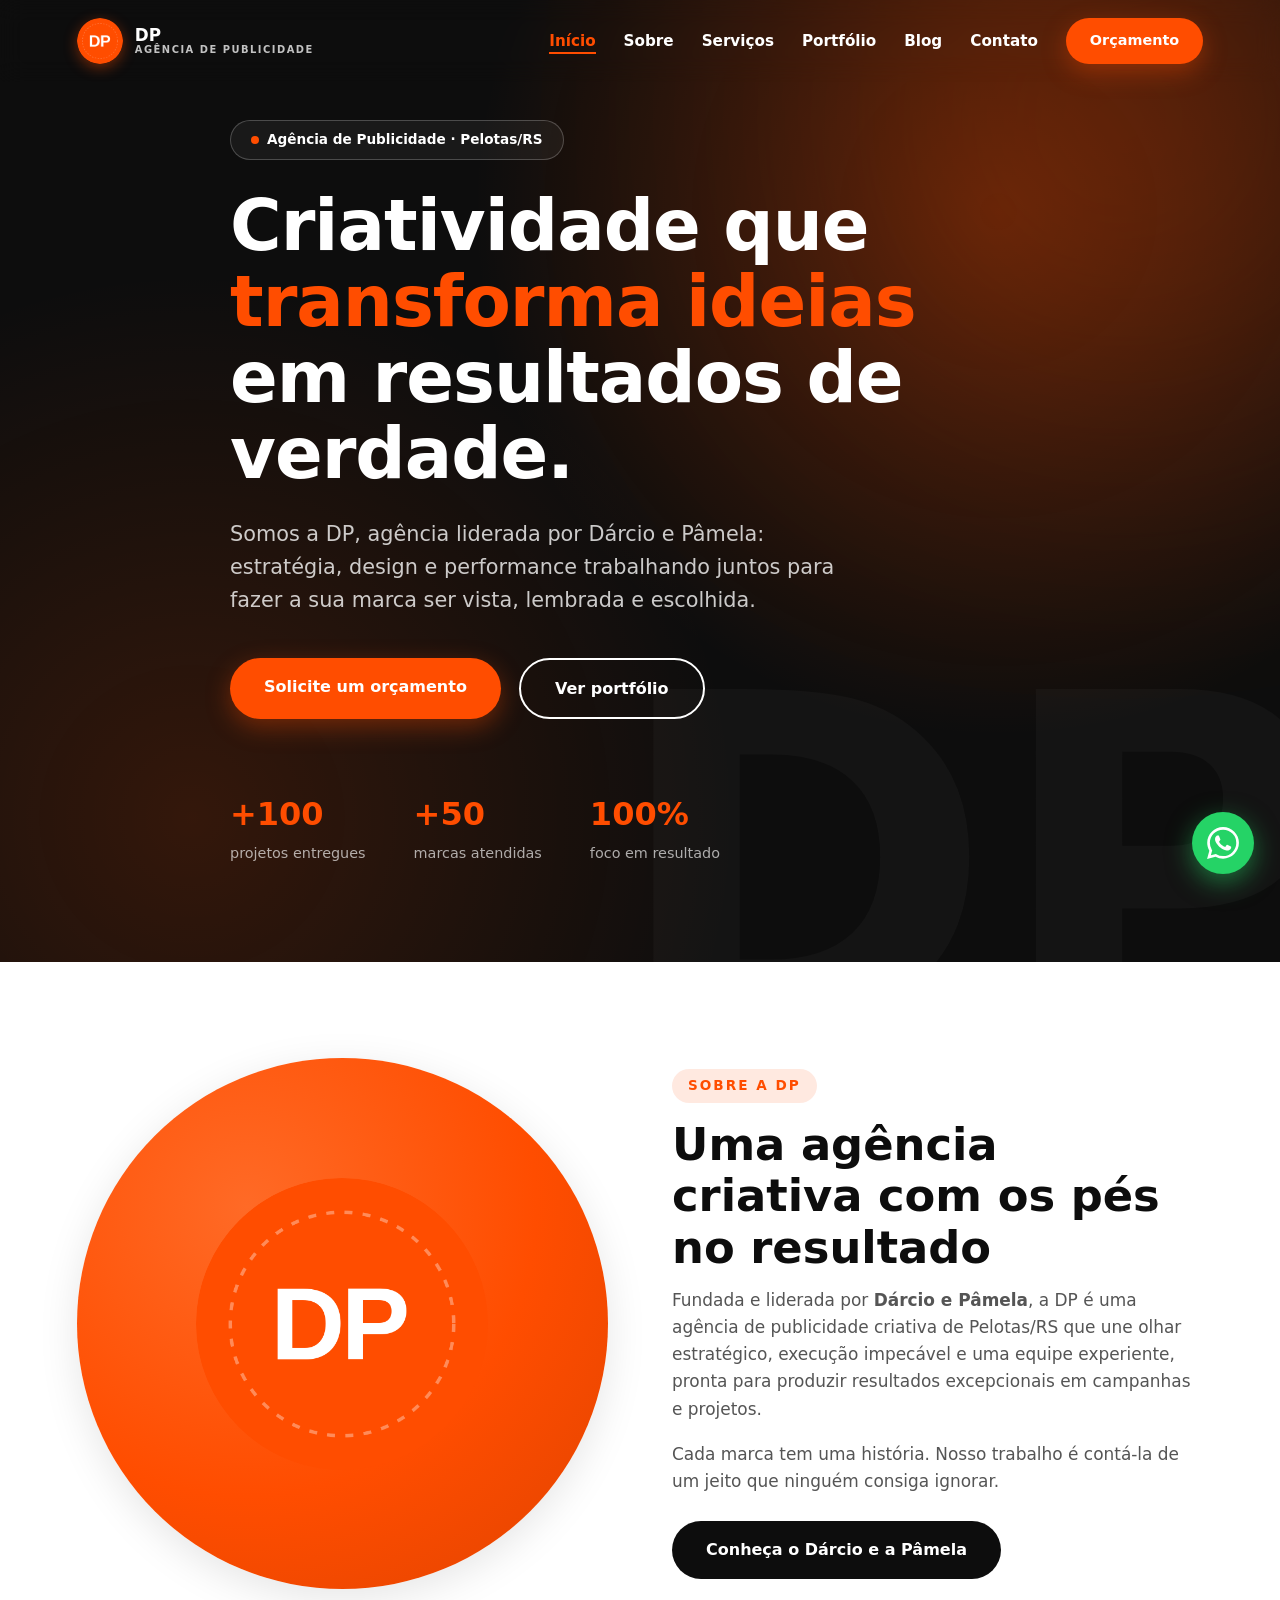
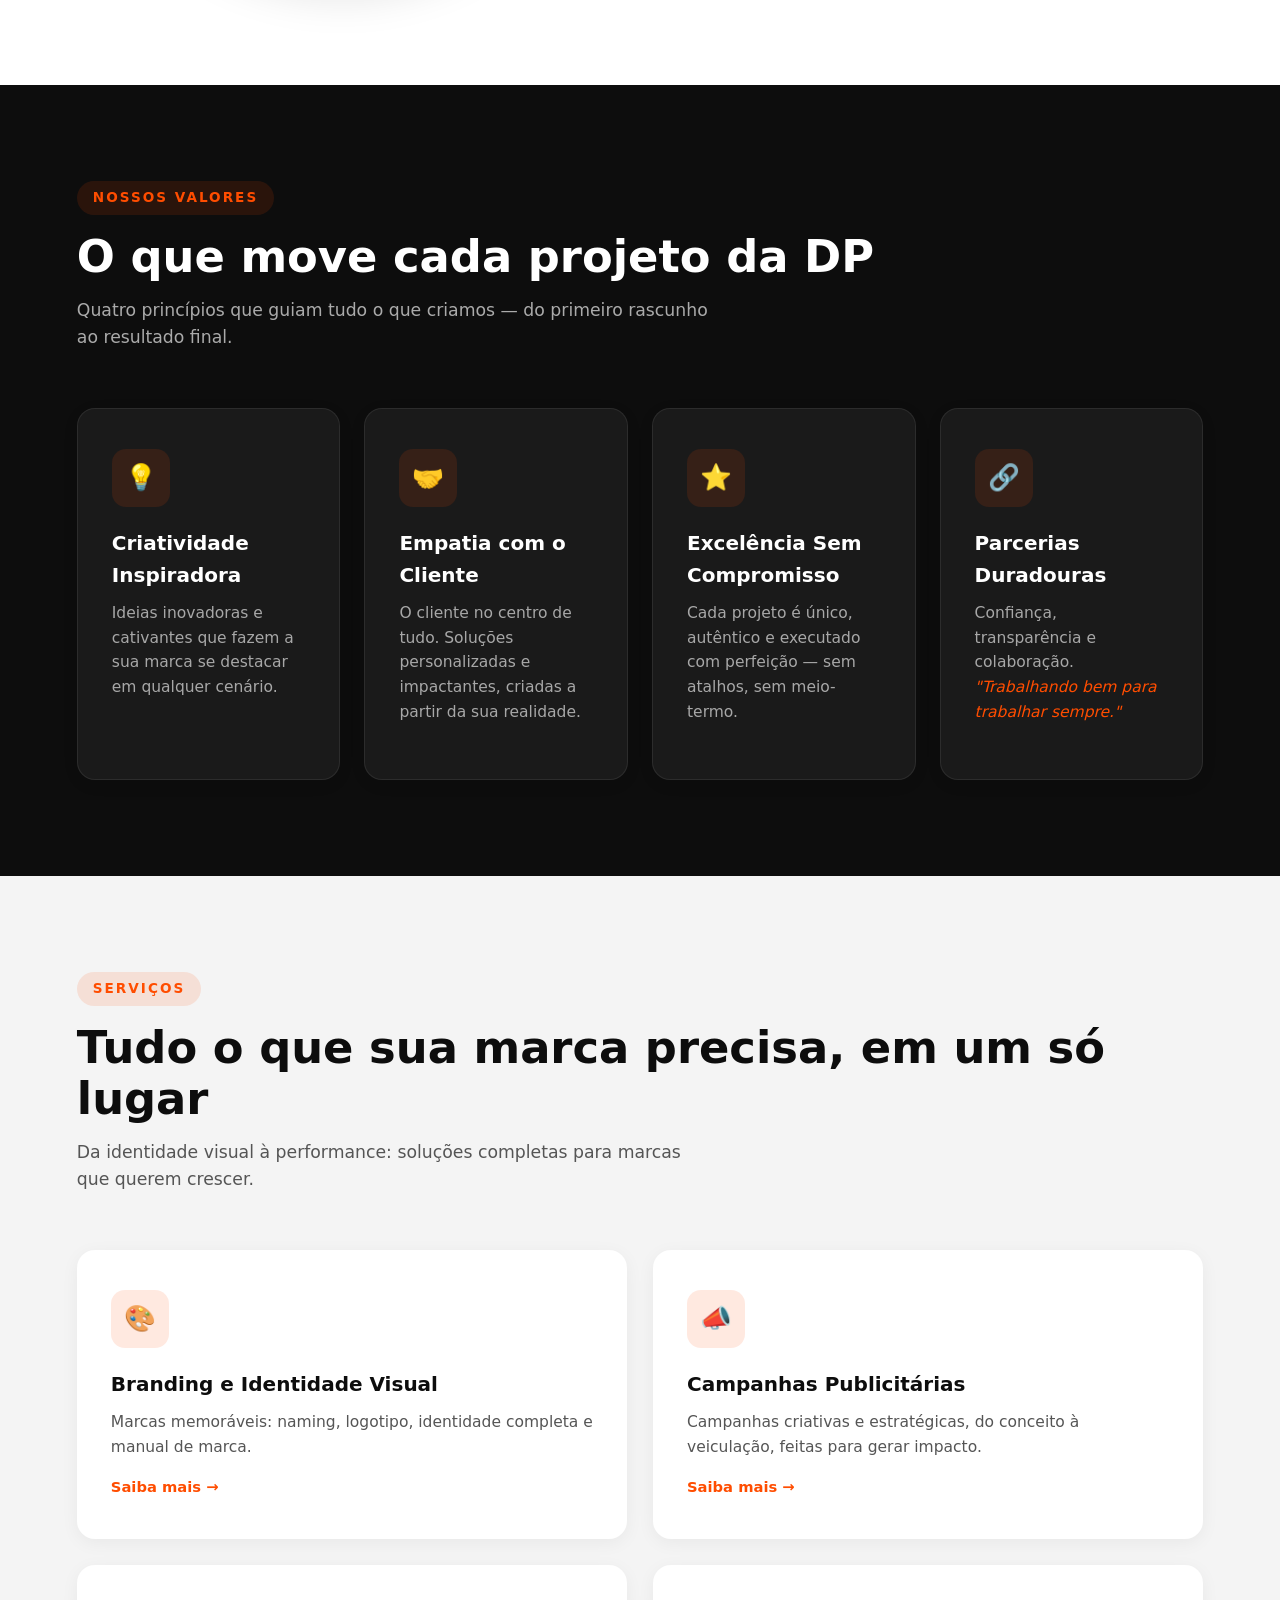
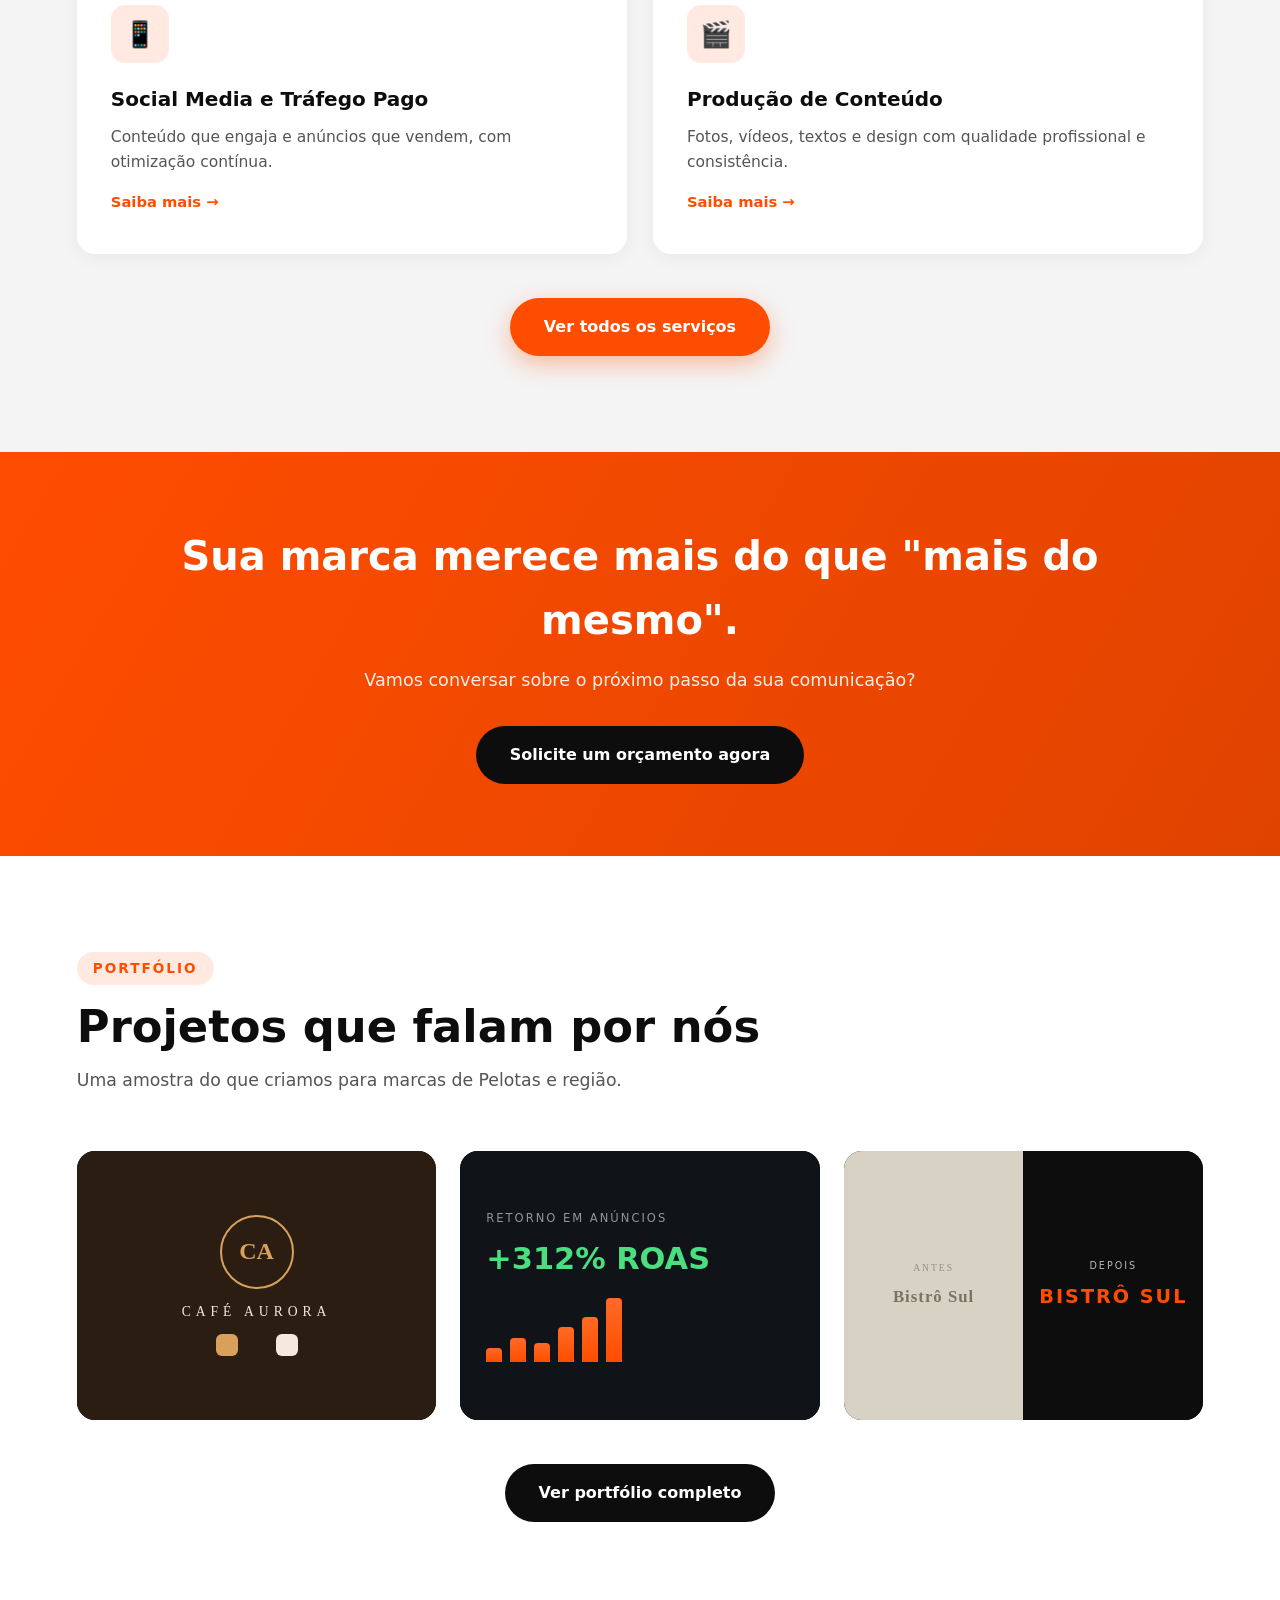
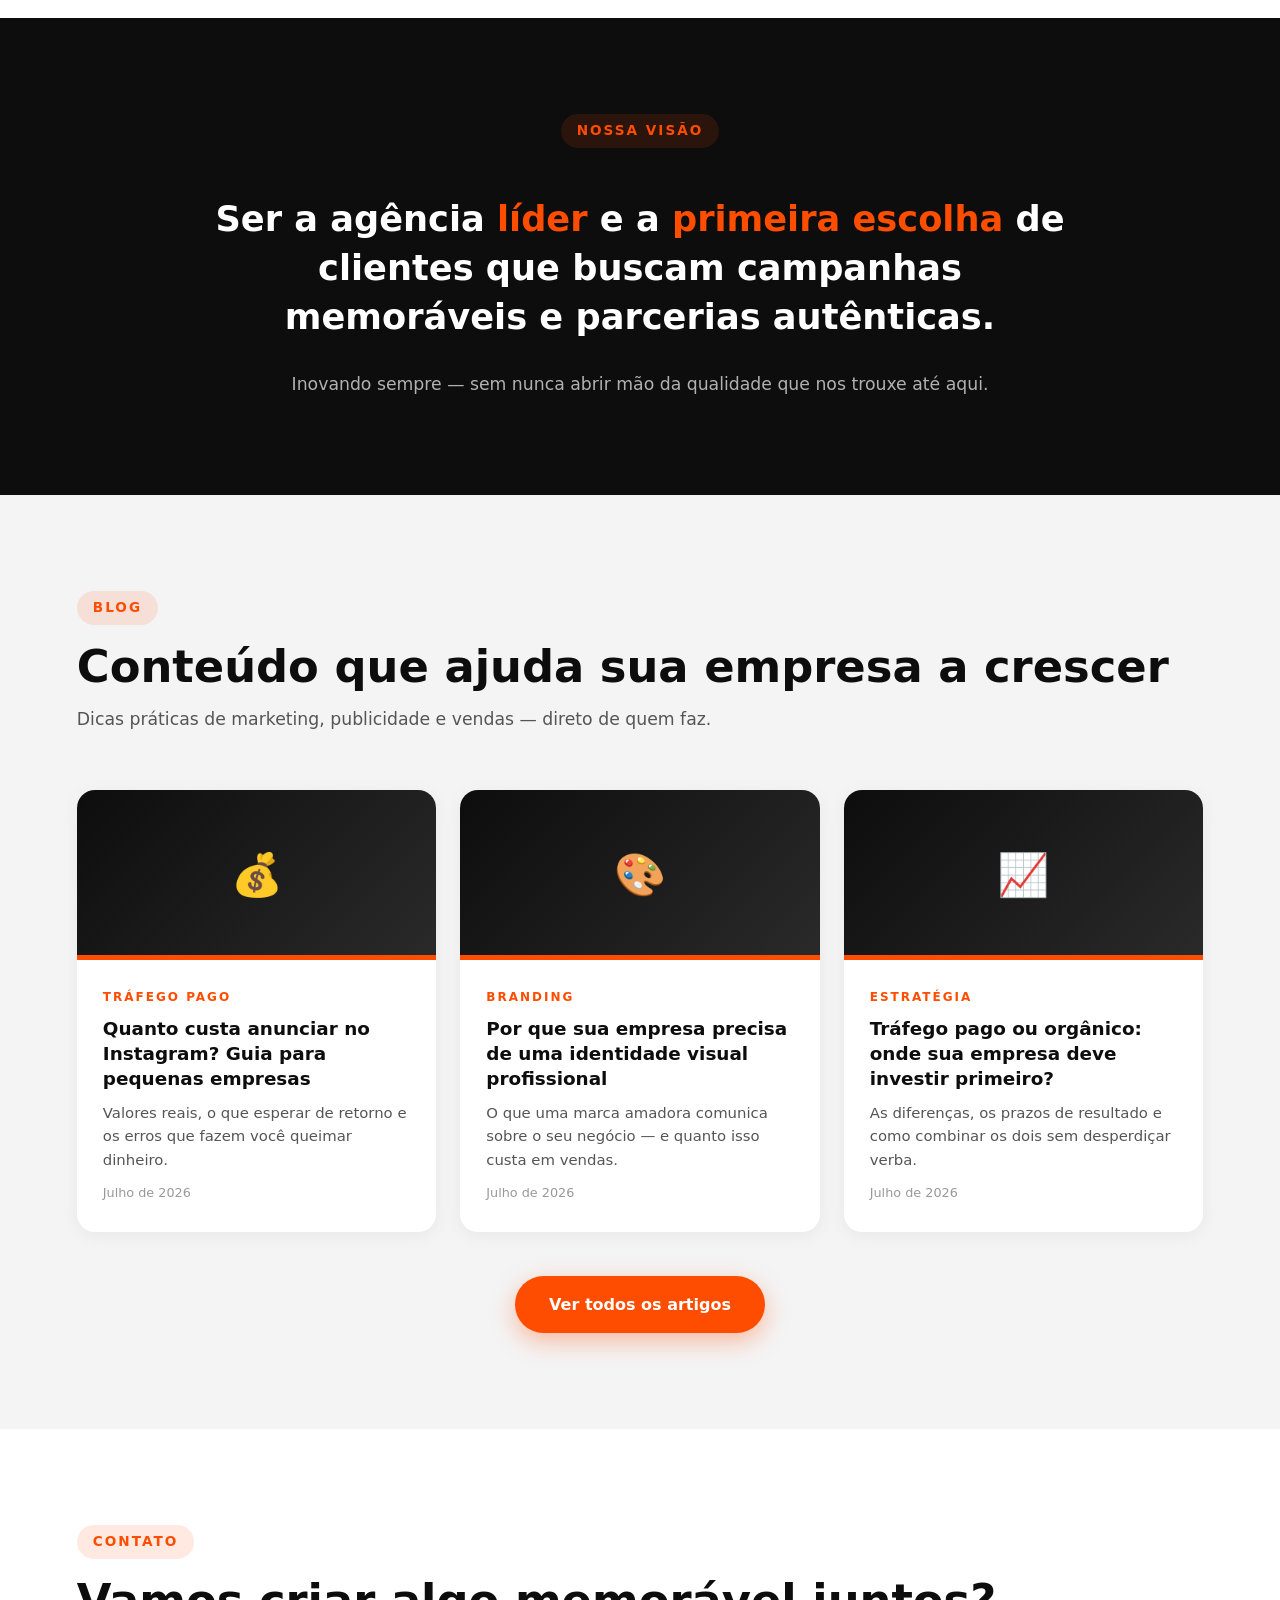
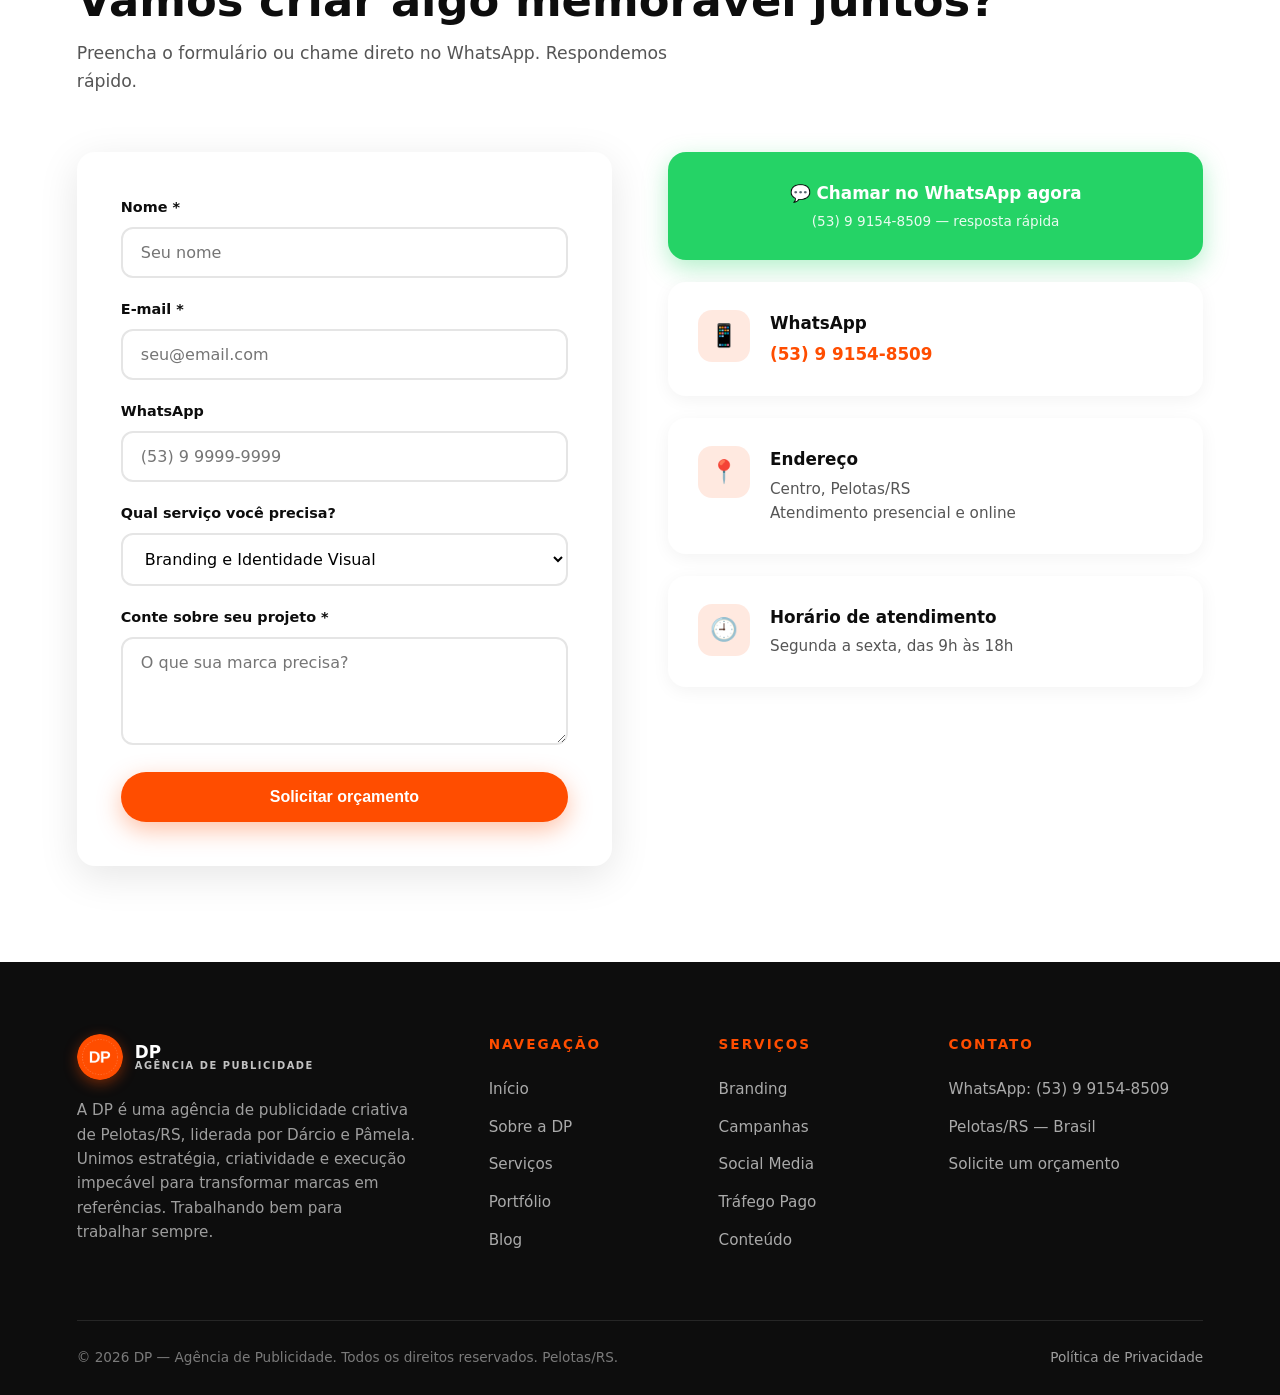
==== index.html @ 25ed011a "Add files via upload" ====
<!DOCTYPE html>
<html lang="pt-BR">
<head>
<meta charset="UTF-8">
<meta name="viewport" content="width=device-width, initial-scale=1.0">
<title>DP — Agência de Publicidade em Pelotas/RS | Criatividade que Gera Resultados</title>
<meta name="description" content="A DP é uma agência de publicidade criativa em Pelotas/RS, liderada por Dárcio e Pâmela. Branding, campanhas, social media, tráfego pago e conteúdo. Solicite um orçamento.">
<meta name="keywords" content="agência de publicidade Pelotas, marketing digital Pelotas, branding, tráfego pago, social media, campanhas publicitárias">
<meta name="author" content="DP — Agência de Publicidade">
<meta name="robots" content="index, follow">
<link rel="canonical" href="https://dpagenciadepublicidade-beep.github.io/sitedpagenciadepublicidade/">
<meta property="og:type" content="website">
<meta property="og:title" content="DP — Agência de Publicidade em Pelotas/RS">
<meta property="og:description" content="Criatividade que gera resultados. Branding, campanhas, social media e tráfego pago.">
<meta property="og:image" content="img/logo.png">
<meta property="og:locale" content="pt_BR">
<link rel="icon" href="img/logo.png">
<link rel="stylesheet" href="css/estilo.css">
<script type="application/ld+json">
{"@context":"https://schema.org","@type":"AdvertisingAgency","name":"DP — Agência de Publicidade","description":"Agência de publicidade criativa em Pelotas/RS.","founder":[{"@type":"Person","name":"Dárcio"},{"@type":"Person","name":"Pâmela"}],"address":{"@type":"PostalAddress","addressLocality":"Pelotas","addressRegion":"RS","addressCountry":"BR"},"telephone":"+5553991548509","areaServed":"Pelotas e região"}
</script>
</head>
<body>

<header id="header" class="transparente">
  <a href="index.html" class="logo" aria-label="DP Agência de Publicidade — Início">
    <img src="img/logo.png" alt="Logo DP Agência de Publicidade">
    <span class="logo-text">DP<small>Agência de Publicidade</small></span>
  </a>
  <button class="menu-toggle" id="menuToggle" aria-label="Abrir menu" aria-expanded="false"><span></span><span></span><span></span></button>
  <nav id="nav" aria-label="Navegação principal">
    <ul>
      <li><a href="index.html" class="ativo">Início</a></li>
      <li><a href="sobre.html">Sobre</a></li>
      <li><a href="servicos.html">Serviços</a></li>
      <li><a href="galeria.html">Portfólio</a></li>
      <li><a href="blog.html">Blog</a></li>
      <li><a href="index.html#contato">Contato</a></li>
      <li><a href="https://wa.me/5553991548509?text=Ol%C3%A1!%20Quero%20solicitar%20um%20or%C3%A7amento%20com%20a%20DP." target="_blank" rel="noopener" class="btn btn-laranja">Orçamento</a></li>
    </ul>
  </nav>
</header>

<section class="hero" id="inicio">
  <div class="hero-blob"></div>
  <div class="container">
    <div class="hero-tag reveal visible"><span class="dot"></span> Agência de Publicidade · Pelotas/RS</div>
    <h1 class="reveal visible">Criatividade que <em>transforma ideias</em> em resultados de verdade.</h1>
    <p class="reveal visible delay-1">Somos a DP, agência liderada por Dárcio e Pâmela: estratégia, design e performance trabalhando juntos para fazer a sua marca ser vista, lembrada e escolhida.</p>
    <div class="hero-ctas reveal visible delay-2">
      <a href="https://wa.me/5553991548509?text=Ol%C3%A1!%20Quero%20solicitar%20um%20or%C3%A7amento%20com%20a%20DP." target="_blank" rel="noopener" class="btn btn-laranja">Solicite um orçamento</a>
      <a href="galeria.html" class="btn btn-outline">Ver portfólio</a>
    </div>
    <div class="hero-stats reveal visible delay-3">
      <div><strong>+100</strong><span>projetos entregues</span></div>
      <div><strong>+50</strong><span>marcas atendidas</span></div>
      <div><strong>100%</strong><span>foco em resultado</span></div>
    </div>
  </div>
</section>

<section>
  <div class="container" style="display:grid;grid-template-columns:1fr 1fr;gap:64px;align-items:center" id="sobre-home">
    <div class="reveal-left" style="position:relative;aspect-ratio:1/1;border-radius:50%;background:radial-gradient(circle at 32% 28%,var(--laranja-claro),var(--laranja) 55%,var(--laranja-escuro));display:flex;align-items:center;justify-content:center;box-shadow:var(--sombra)">
      <img src="img/logo.png" alt="DP" style="width:55%;border-radius:50%">
    </div>
    <div class="reveal-right">
      <span class="sec-tag">Sobre a DP</span>
      <h2 class="sec-title">Uma agência criativa com os pés no resultado</h2>
      <p style="color:var(--cinza-texto);margin-bottom:18px;font-size:1.06rem">Fundada e liderada por <strong>Dárcio e Pâmela</strong>, a DP é uma agência de publicidade criativa de Pelotas/RS que une olhar estratégico, execução impecável e uma equipe experiente, pronta para produzir resultados excepcionais em campanhas e projetos.</p>
      <p style="color:var(--cinza-texto);margin-bottom:26px;font-size:1.06rem">Cada marca tem uma história. Nosso trabalho é contá-la de um jeito que ninguém consiga ignorar.</p>
      <a href="sobre.html" class="btn btn-preto">Conheça o Dárcio e a Pâmela</a>
    </div>
  </div>
</section>

<section class="fundo-preto">
  <div class="container">
    <span class="sec-tag">Nossos Valores</span>
    <h2 class="sec-title">O que move cada projeto da DP</h2>
    <p class="sec-sub">Quatro princípios que guiam tudo o que criamos — do primeiro rascunho ao resultado final.</p>
    <div class="grid-4">
      <article class="card card-escuro reveal delay-1"><div class="icone">💡</div><h3>Criatividade Inspiradora</h3><p>Ideias inovadoras e cativantes que fazem a sua marca se destacar em qualquer cenário.</p></article>
      <article class="card card-escuro reveal delay-2"><div class="icone">🤝</div><h3>Empatia com o Cliente</h3><p>O cliente no centro de tudo. Soluções personalizadas e impactantes, criadas a partir da sua realidade.</p></article>
      <article class="card card-escuro reveal delay-3"><div class="icone">⭐</div><h3>Excelência Sem Compromisso</h3><p>Cada projeto é único, autêntico e executado com perfeição — sem atalhos, sem meio-termo.</p></article>
      <article class="card card-escuro reveal delay-4"><div class="icone">🔗</div><h3>Parcerias Duradouras</h3><p>Confiança, transparência e colaboração. <em style="color:var(--laranja)">"Trabalhando bem para trabalhar sempre."</em></p></article>
    </div>
  </div>
</section>

<section class="fundo-cinza">
  <div class="container">
    <span class="sec-tag">Serviços</span>
    <h2 class="sec-title">Tudo o que sua marca precisa, em um só lugar</h2>
    <p class="sec-sub">Da identidade visual à performance: soluções completas para marcas que querem crescer.</p>
    <div class="grid-2">
      <article class="card reveal delay-1"><div class="icone">🎨</div><h3>Branding e Identidade Visual</h3><p>Marcas memoráveis: naming, logotipo, identidade completa e manual de marca.</p><a href="servicos.html#branding" class="link-laranja">Saiba mais →</a></article>
      <article class="card reveal delay-2"><div class="icone">📣</div><h3>Campanhas Publicitárias</h3><p>Campanhas criativas e estratégicas, do conceito à veiculação, feitas para gerar impacto.</p><a href="servicos.html#campanhas" class="link-laranja">Saiba mais →</a></article>
      <article class="card reveal delay-3"><div class="icone">📱</div><h3>Social Media e Tráfego Pago</h3><p>Conteúdo que engaja e anúncios que vendem, com otimização contínua.</p><a href="servicos.html#social" class="link-laranja">Saiba mais →</a></article>
      <article class="card reveal delay-4"><div class="icone">🎬</div><h3>Produção de Conteúdo</h3><p>Fotos, vídeos, textos e design com qualidade profissional e consistência.</p><a href="servicos.html#conteudo" class="link-laranja">Saiba mais →</a></article>
    </div>
    <div style="text-align:center;margin-top:44px" class="reveal"><a href="servicos.html" class="btn btn-laranja">Ver todos os serviços</a></div>
  </div>
</section>

<section class="cta-faixa reveal">
  <h2>Sua marca merece mais do que "mais do mesmo".</h2>
  <p>Vamos conversar sobre o próximo passo da sua comunicação?</p>
  <a href="https://wa.me/5553991548509?text=Ol%C3%A1!%20Quero%20solicitar%20um%20or%C3%A7amento%20com%20a%20DP." target="_blank" rel="noopener" class="btn">Solicite um orçamento agora</a>
</section>

<section>
  <div class="container">
    <span class="sec-tag">Portfólio</span>
    <h2 class="sec-title">Projetos que falam por nós</h2>
    <p class="sec-sub">Uma amostra do que criamos para marcas de Pelotas e região.</p>
    <div class="portfolio-grid">
      <div class="port-item reveal delay-1">
        <div class="port-visual mock mock-cafe"><div class="selo">CA</div><div class="nome">Café Aurora</div><div class="paleta"><i style="background:#D9A05B"></i><i style="background:#2B1D12"></i><i style="background:#F4E9DC"></i></div></div>
        <div class="port-info"><span>Branding</span><h3>Identidade Visual — Café Aurora</h3></div>
      </div>
      <div class="port-item reveal delay-2">
        <div class="port-visual mock mock-trafego"><span class="lbl">Retorno em anúncios</span><span class="roas">+312% ROAS</span><div class="barras"><i style="height:22%"></i><i style="height:38%"></i><i style="height:30%"></i><i style="height:55%"></i><i style="height:70%"></i><i style="height:100%"></i></div></div>
        <div class="port-info"><span>Tráfego Pago</span><h3>Performance — E-commerce Regional</h3></div>
      </div>
      <div class="port-item reveal delay-3">
        <div class="port-visual mock mock-rebrand"><div class="antes"><small>Antes</small><b>Bistrô Sul</b></div><div class="depois"><small>Depois</small><b>BISTRÔ SUL</b></div></div>
        <div class="port-info"><span>Rebranding</span><h3>Rebranding — Bistrô Sul</h3></div>
      </div>
    </div>
    <div style="text-align:center;margin-top:44px" class="reveal"><a href="galeria.html" class="btn btn-preto">Ver portfólio completo</a></div>
  </div>
</section>

<section class="fundo-preto" id="visao">
  <div class="container" style="text-align:center;max-width:860px">
    <span class="sec-tag">Nossa Visão</span>
    <blockquote class="reveal" style="font-size:clamp(1.4rem,3.2vw,2.2rem);font-weight:800;line-height:1.4;margin:30px 0">Ser a agência <em style="font-style:normal;color:var(--laranja)">líder</em> e a <em style="font-style:normal;color:var(--laranja)">primeira escolha</em> de clientes que buscam campanhas memoráveis e parcerias autênticas.</blockquote>
    <p class="reveal delay-1" style="color:rgba(255,255,255,.68);font-size:1.08rem">Inovando sempre — sem nunca abrir mão da qualidade que nos trouxe até aqui.</p>
  </div>
</section>

<section class="fundo-cinza">
  <div class="container">
    <span class="sec-tag">Blog</span>
    <h2 class="sec-title">Conteúdo que ajuda sua empresa a crescer</h2>
    <p class="sec-sub">Dicas práticas de marketing, publicidade e vendas — direto de quem faz.</p>
    <div class="grid-3">
      <article class="post-card reveal delay-1"><a href="blog/post-1.html"><div class="post-capa">💰</div><div class="post-corpo"><span class="cat">Tráfego Pago</span><h3>Quanto custa anunciar no Instagram? Guia para pequenas empresas</h3><p>Valores reais, o que esperar de retorno e os erros que fazem você queimar dinheiro.</p><time>Julho de 2026</time></div></a></article>
      <article class="post-card reveal delay-2"><a href="blog/post-2.html"><div class="post-capa">🎨</div><div class="post-corpo"><span class="cat">Branding</span><h3>Por que sua empresa precisa de uma identidade visual profissional</h3><p>O que uma marca amadora comunica sobre o seu negócio — e quanto isso custa em vendas.</p><time>Julho de 2026</time></div></a></article>
      <article class="post-card reveal delay-3"><a href="blog/post-3.html"><div class="post-capa">📈</div><div class="post-corpo"><span class="cat">Estratégia</span><h3>Tráfego pago ou orgânico: onde sua empresa deve investir primeiro?</h3><p>As diferenças, os prazos de resultado e como combinar os dois sem desperdiçar verba.</p><time>Julho de 2026</time></div></a></article>
    </div>
    <div style="text-align:center;margin-top:44px" class="reveal"><a href="blog.html" class="btn btn-laranja">Ver todos os artigos</a></div>
  </div>
</section>

<section id="contato">
  <div class="container">
    <span class="sec-tag">Contato</span>
    <h2 class="sec-title">Vamos criar algo memorável juntos?</h2>
    <p class="sec-sub">Preencha o formulário ou chame direto no WhatsApp. Respondemos rápido.</p>
    <div class="contato-grid">
      <form class="form-card reveal-left" id="formContato">
        <div class="form-grupo"><label for="nome">Nome *</label><input type="text" id="nome" name="nome" placeholder="Seu nome" required></div>
        <div class="form-grupo"><label for="email">E-mail *</label><input type="email" id="email" name="email" placeholder="seu@email.com" required></div>
        <div class="form-grupo"><label for="telefone">WhatsApp</label><input type="tel" id="telefone" name="telefone" placeholder="(53) 9 9999-9999"></div>
        <div class="form-grupo"><label for="servico">Qual serviço você precisa?</label><select id="servico" name="servico"><option>Branding e Identidade Visual</option><option>Campanhas Publicitárias</option><option>Social Media e Tráfego Pago</option><option>Produção de Conteúdo</option><option>Ainda não sei — quero uma consultoria</option></select></div>
        <div class="form-grupo"><label for="mensagem">Conte sobre seu projeto *</label><textarea id="mensagem" name="mensagem" rows="4" placeholder="O que sua marca precisa?" required></textarea></div>
        <button type="submit" class="btn btn-laranja">Solicitar orçamento</button>
      </form>
      <div class="contato-info reveal-right">
        <a class="whats-cta" href="https://wa.me/5553991548509?text=Ol%C3%A1!%20Quero%20solicitar%20um%20or%C3%A7amento%20com%20a%20DP." target="_blank" rel="noopener">💬 Chamar no WhatsApp agora<small>(53) 9 9154-8509 — resposta rápida</small></a>
        <div class="info-card"><div class="info-icone">📱</div><div><h3>WhatsApp</h3><a class="whats-link" href="https://wa.me/5553991548509" target="_blank" rel="noopener">(53) 9 9154-8509</a></div></div>
        <div class="info-card"><div class="info-icone">📍</div><div><h3>Endereço</h3><p>Centro, Pelotas/RS<br>Atendimento presencial e online</p></div></div>
        <div class="info-card"><div class="info-icone">🕘</div><div><h3>Horário de atendimento</h3><p>Segunda a sexta, das 9h às 18h</p></div></div>
      </div>
    </div>
  </div>
</section>

<footer>
  <div class="footer-grid">
    <div class="footer-sobre">
      <a href="index.html" class="logo"><img src="img/logo.png" alt="Logo DP"><span class="logo-text">DP<small>Agência de Publicidade</small></span></a>
      <p>A DP é uma agência de publicidade criativa de Pelotas/RS, liderada por Dárcio e Pâmela. Unimos estratégia, criatividade e execução impecável para transformar marcas em referências. Trabalhando bem para trabalhar sempre.</p>
    </div>
    <div class="footer-col"><h4>Navegação</h4><ul><li><a href="index.html">Início</a></li><li><a href="sobre.html">Sobre a DP</a></li><li><a href="servicos.html">Serviços</a></li><li><a href="galeria.html">Portfólio</a></li><li><a href="blog.html">Blog</a></li></ul></div>
    <div class="footer-col"><h4>Serviços</h4><ul><li><a href="servicos.html#branding">Branding</a></li><li><a href="servicos.html#campanhas">Campanhas</a></li><li><a href="servicos.html#social">Social Media</a></li><li><a href="servicos.html#social">Tráfego Pago</a></li><li><a href="servicos.html#conteudo">Conteúdo</a></li></ul></div>
    <div class="footer-col"><h4>Contato</h4><ul><li><a href="https://wa.me/5553991548509" target="_blank" rel="noopener">WhatsApp: (53) 9 9154-8509</a></li><li><a href="index.html#contato">Pelotas/RS — Brasil</a></li><li><a href="https://wa.me/5553991548509?text=Ol%C3%A1!%20Quero%20solicitar%20um%20or%C3%A7amento%20com%20a%20DP." target="_blank" rel="noopener">Solicite um orçamento</a></li></ul></div>
  </div>
  <div class="footer-base">
    <p>© 2026 DP — Agência de Publicidade. Todos os direitos reservados. Pelotas/RS.</p>
    <a href="privacidade.html">Política de Privacidade</a>
  </div>
</footer>

<a class="whats-float" href="https://wa.me/5553991548509?text=Ol%C3%A1!%20Quero%20solicitar%20um%20or%C3%A7amento%20com%20a%20DP." target="_blank" rel="noopener" aria-label="Falar com a DP no WhatsApp">
  <svg viewBox="0 0 24 24"><path d="M17.5 14.4c-.3-.15-1.76-.87-2.03-.97-.27-.1-.47-.15-.67.15-.2.3-.77.97-.94 1.17-.17.2-.35.22-.65.07-.3-.15-1.26-.46-2.4-1.48-.89-.79-1.48-1.77-1.66-2.07-.17-.3-.02-.46.13-.61.14-.13.3-.35.45-.52.15-.17.2-.3.3-.5.1-.2.05-.37-.02-.52-.08-.15-.67-1.62-.92-2.22-.24-.58-.49-.5-.67-.51h-.57c-.2 0-.52.07-.8.37-.27.3-1.04 1.02-1.04 2.5 0 1.47 1.07 2.9 1.22 3.1.15.2 2.1 3.2 5.1 4.49.71.3 1.27.49 1.7.63.72.23 1.37.2 1.88.12.58-.09 1.76-.72 2-1.42.25-.7.25-1.29.18-1.42-.08-.12-.28-.2-.58-.35M12.05 21.79h-.01a9.87 9.87 0 0 1-5.03-1.38l-.36-.21-3.74.98 1-3.65-.24-.37a9.85 9.85 0 0 1-1.51-5.26c0-5.45 4.44-9.88 9.9-9.88a9.83 9.83 0 0 1 7 2.9 9.83 9.83 0 0 1 2.89 7c0 5.45-4.44 9.87-9.9 9.87M20.47 3.55A11.8 11.8 0 0 0 12.05 0C5.5 0 .16 5.33.16 11.89c0 2.1.55 4.14 1.59 5.94L.06 24l6.32-1.66a11.9 11.9 0 0 0 5.67 1.44h.01c6.55 0 11.89-5.33 11.89-11.88 0-3.18-1.24-6.16-3.48-8.35"/></svg>
</a>

<script src="js/main.js"></script>
<script>
const header=document.getElementById('header');
window.addEventListener('scroll',()=>{header.classList.toggle('transparente',window.scrollY<=60);});
</script>
</body>
</html>
---- css/estilo.css ----
:root{
  --laranja:#FF4D00;--laranja-escuro:#E04300;--laranja-claro:#FF6A26;
  --preto:#0D0D0D;--preto-suave:#1A1A1A;--branco:#FFF;--cinza:#F4F4F4;--cinza-texto:#555;
  --sombra:0 10px 40px rgba(0,0,0,.10);--radius:18px;
}
*{margin:0;padding:0;box-sizing:border-box}
html{scroll-behavior:smooth}
body{font-family:'Segoe UI',system-ui,-apple-system,Arial,sans-serif;color:var(--preto);background:var(--branco);line-height:1.6;overflow-x:hidden}
img{max-width:100%}
a{text-decoration:none;color:inherit}
section{padding:96px 6%}
.container{max-width:1180px;margin:0 auto}
h2.sec-title{font-size:clamp(1.9rem,4vw,2.8rem);font-weight:900;line-height:1.15;margin-bottom:14px}
.sec-tag{display:inline-block;background:rgba(255,77,0,.12);color:var(--laranja);font-weight:700;font-size:.85rem;letter-spacing:2px;text-transform:uppercase;padding:6px 16px;border-radius:100px;margin-bottom:16px}
.sec-sub{color:var(--cinza-texto);max-width:640px;font-size:1.08rem}

/* Animações */
.reveal{opacity:0;transform:translateY(36px);transition:opacity .8s ease,transform .8s cubic-bezier(.2,.7,.3,1)}
.reveal.visible{opacity:1;transform:translateY(0)}
.reveal-left{opacity:0;transform:translateX(-40px);transition:all .8s ease}
.reveal-left.visible{opacity:1;transform:translateX(0)}
.reveal-right{opacity:0;transform:translateX(40px);transition:all .8s ease}
.reveal-right.visible{opacity:1;transform:translateX(0)}
.delay-1{transition-delay:.1s}.delay-2{transition-delay:.2s}.delay-3{transition-delay:.3s}.delay-4{transition-delay:.4s}

/* Botões */
.btn{display:inline-block;font-weight:800;padding:16px 34px;border-radius:100px;font-size:1rem;transition:all .3s ease;cursor:pointer;border:none}
.btn-laranja{background:var(--laranja);color:var(--branco);box-shadow:0 8px 24px rgba(255,77,0,.35)}
.btn-laranja:hover{background:var(--laranja-escuro);transform:translateY(-3px);box-shadow:0 14px 32px rgba(255,77,0,.45)}
.btn-outline{border:2px solid var(--branco);color:var(--branco);background:transparent}
.btn-outline:hover{background:var(--branco);color:var(--preto)}
.btn-preto{background:var(--preto);color:var(--branco)}
.btn-preto:hover{background:var(--laranja);transform:translateY(-3px)}

/* Header */
header{position:fixed;top:0;left:0;width:100%;z-index:1000;padding:14px 6%;display:flex;justify-content:space-between;align-items:center;transition:all .35s ease;background:rgba(13,13,13,.95);backdrop-filter:blur(12px);box-shadow:0 4px 24px rgba(0,0,0,.25)}
header.transparente{background:transparent;box-shadow:none;padding:18px 6%}
.logo{display:flex;align-items:center;gap:12px;color:var(--branco);font-weight:900}
.logo img{width:46px;height:46px;border-radius:50%;box-shadow:0 4px 14px rgba(255,77,0,.4)}
.logo-text{font-size:1.05rem;line-height:1.1}
.logo-text small{display:block;font-size:.62rem;font-weight:600;opacity:.75;letter-spacing:1.5px;text-transform:uppercase}
nav ul{display:flex;list-style:none;gap:28px;align-items:center}
nav a{color:var(--branco);font-weight:600;font-size:.95rem;position:relative;padding:4px 0}
nav a::after{content:'';position:absolute;bottom:0;left:0;width:0;height:2px;background:var(--laranja);transition:width .3s}
nav a:hover::after,nav a.ativo::after{width:100%}
nav a.ativo{color:var(--laranja)}
nav .btn{padding:11px 24px;font-size:.9rem}
nav .btn::after{display:none}
.menu-toggle{display:none;background:none;border:none;cursor:pointer;z-index:1100}
.menu-toggle span{display:block;width:26px;height:3px;background:var(--branco);margin:5px 0;border-radius:3px;transition:.3s}
.menu-toggle.active span:nth-child(1){transform:rotate(45deg) translate(6px,6px)}
.menu-toggle.active span:nth-child(2){opacity:0}
.menu-toggle.active span:nth-child(3){transform:rotate(-45deg) translate(6px,-6px)}

/* Hero home */
.hero{min-height:100vh;display:flex;align-items:center;background:radial-gradient(circle at 78% 22%,rgba(255,77,0,.28) 0%,transparent 42%),radial-gradient(circle at 15% 85%,rgba(255,77,0,.16) 0%,transparent 40%),var(--preto);color:var(--branco);position:relative;overflow:hidden;padding-top:120px}
.hero::before{content:'DP';position:absolute;right:-4%;bottom:-14%;font-size:36vw;font-weight:900;color:rgba(255,255,255,.028);line-height:1;pointer-events:none;user-select:none}
.hero-blob{position:absolute;width:480px;height:480px;border-radius:50%;background:var(--laranja);filter:blur(160px);opacity:.32;top:-120px;right:-80px;animation:flutuar 9s ease-in-out infinite}
@keyframes flutuar{0%,100%{transform:translateY(0) scale(1)}50%{transform:translateY(40px) scale(1.08)}}
.hero .container{position:relative;z-index:2}
.hero-tag{display:inline-flex;align-items:center;gap:8px;border:1px solid rgba(255,255,255,.22);padding:8px 20px;border-radius:100px;font-size:.85rem;font-weight:600;margin-bottom:28px;background:rgba(255,255,255,.05)}
.hero-tag .dot{width:8px;height:8px;background:var(--laranja);border-radius:50%;animation:pulsar 1.6s infinite}
@keyframes pulsar{0%,100%{opacity:1;transform:scale(1)}50%{opacity:.4;transform:scale(.8)}}
.hero h1{font-size:clamp(2.4rem,6vw,4.4rem);font-weight:900;line-height:1.08;max-width:820px;letter-spacing:-1px}
.hero h1 em{font-style:normal;color:var(--laranja)}
.hero p{margin:26px 0 40px;font-size:clamp(1.05rem,2vw,1.3rem);color:rgba(255,255,255,.78);max-width:620px}
.hero-ctas{display:flex;gap:18px;flex-wrap:wrap}
.hero-stats{display:flex;gap:48px;margin-top:70px;flex-wrap:wrap}
.hero-stats div strong{font-size:2rem;font-weight:900;color:var(--laranja);display:block}
.hero-stats div span{font-size:.9rem;color:rgba(255,255,255,.65)}

/* Hero interno */
.page-hero{background:radial-gradient(circle at 80% 30%,rgba(255,77,0,.25) 0%,transparent 45%),var(--preto);color:var(--branco);padding:180px 6% 90px;text-align:center}
.page-hero h1{font-size:clamp(2rem,5vw,3.4rem);font-weight:900;line-height:1.1;max-width:800px;margin:0 auto 18px}
.page-hero h1 em{font-style:normal;color:var(--laranja)}
.page-hero p{color:rgba(255,255,255,.75);max-width:640px;margin:0 auto;font-size:1.1rem}

/* Cards genéricos */
.grid-2{display:grid;grid-template-columns:1fr 1fr;gap:26px;margin-top:56px}
.grid-3{display:grid;grid-template-columns:repeat(3,1fr);gap:24px;margin-top:56px}
.grid-4{display:grid;grid-template-columns:repeat(4,1fr);gap:24px;margin-top:56px}
.card{background:var(--branco);border-radius:var(--radius);padding:40px 34px;transition:all .4s ease;box-shadow:0 4px 18px rgba(0,0,0,.05)}
.card:hover{transform:translateY(-8px);box-shadow:var(--sombra)}
.card h3{font-size:1.25rem;font-weight:800;margin-bottom:10px}
.card p{color:var(--cinza-texto);font-size:.97rem;margin-bottom:14px}
.card .icone{width:58px;height:58px;border-radius:14px;background:rgba(255,77,0,.12);display:flex;align-items:center;justify-content:center;font-size:1.6rem;margin-bottom:20px}
.card-escuro{background:var(--preto-suave);border:1px solid rgba(255,255,255,.08);color:var(--branco)}
.card-escuro p{color:rgba(255,255,255,.62)}
.card-escuro:hover{border-color:rgba(255,77,0,.5);box-shadow:0 20px 50px rgba(255,77,0,.15)}
.link-laranja{color:var(--laranja);font-weight:700;font-size:.92rem;display:inline-flex;align-items:center;gap:6px;transition:gap .3s}
.link-laranja:hover{gap:12px}
.fundo-cinza{background:var(--cinza)}
.fundo-preto{background:var(--preto);color:var(--branco)}
.fundo-preto .sec-sub{color:rgba(255,255,255,.65)}

/* CTA faixa */
.cta-faixa{background:linear-gradient(120deg,var(--laranja) 0%,var(--laranja-escuro) 100%);color:var(--branco);text-align:center;padding:72px 6%}
.cta-faixa h2{font-size:clamp(1.7rem,3.6vw,2.5rem);font-weight:900;margin-bottom:14px}
.cta-faixa p{opacity:.9;margin-bottom:32px;font-size:1.1rem}
.cta-faixa .btn{background:var(--preto);color:var(--branco)}
.cta-faixa .btn:hover{background:var(--branco);color:var(--preto);transform:translateY(-3px)}

/* Equipe (sobre) */
.team-grid{display:grid;grid-template-columns:1fr 1fr;gap:32px;margin-top:56px}
.team-card{background:var(--branco);border-radius:var(--radius);padding:46px 40px;text-align:center;box-shadow:0 4px 18px rgba(0,0,0,.05);transition:all .4s ease;position:relative;overflow:hidden}
.team-card::before{content:'';position:absolute;top:0;left:0;width:100%;height:5px;background:var(--laranja)}
.team-card:hover{transform:translateY(-8px);box-shadow:var(--sombra)}
.avatar{width:120px;height:120px;border-radius:50%;margin:0 auto 22px;background:radial-gradient(circle at 32% 28%,var(--laranja-claro),var(--laranja) 60%,var(--laranja-escuro));display:flex;align-items:center;justify-content:center;color:#fff;font-size:2.6rem;font-weight:900;box-shadow:0 10px 30px rgba(255,77,0,.35)}
.team-card h3{font-size:1.5rem;font-weight:900}
.team-card .cargo{color:var(--laranja);font-weight:800;font-size:.85rem;letter-spacing:2px;text-transform:uppercase;display:block;margin:6px 0 18px}
.team-card p{color:var(--cinza-texto);font-size:.98rem}
.team-frase{background:var(--cinza);border-left:5px solid var(--laranja);padding:20px 24px;border-radius:0 14px 14px 0;margin-top:20px;font-style:italic;font-weight:600;text-align:left}

/* Processo */
.processo{display:grid;grid-template-columns:repeat(4,1fr);gap:24px;margin-top:56px;counter-reset:passo}
.passo{background:var(--preto-suave);border:1px solid rgba(255,255,255,.08);border-radius:var(--radius);padding:34px 26px;position:relative;color:var(--branco)}
.passo::before{counter-increment:passo;content:counter(passo,decimal-leading-zero);font-size:2.4rem;font-weight:900;color:var(--laranja);display:block;margin-bottom:12px}
.passo h3{font-size:1.1rem;font-weight:800;margin-bottom:8px}
.passo p{color:rgba(255,255,255,.62);font-size:.92rem}

/* FAQ */
.faq{max-width:820px;margin:48px auto 0}
.faq details{background:var(--branco);border-radius:14px;margin-bottom:14px;box-shadow:0 4px 14px rgba(0,0,0,.05);overflow:hidden}
.faq summary{padding:22px 26px;font-weight:800;cursor:pointer;list-style:none;display:flex;justify-content:space-between;align-items:center}
.faq summary::after{content:'+';color:var(--laranja);font-size:1.5rem;font-weight:900}
.faq details[open] summary::after{content:'−'}
.faq details p{padding:0 26px 22px;color:var(--cinza-texto)}

/* Galeria / mocks */
.portfolio-grid{display:grid;grid-template-columns:repeat(3,1fr);gap:24px;margin-top:56px}
.port-item{aspect-ratio:4/3;border-radius:var(--radius);overflow:hidden;position:relative;cursor:pointer;background:var(--preto)}
.port-visual{position:absolute;inset:0;display:flex;align-items:center;justify-content:center;transition:transform .5s ease;overflow:hidden}
.port-item:hover .port-visual{transform:scale(1.06)}
.port-info{position:absolute;inset:0;background:linear-gradient(to top,rgba(13,13,13,.94) 0%,transparent 55%);display:flex;flex-direction:column;justify-content:flex-end;padding:26px;opacity:0;transition:opacity .4s}
.port-item:hover .port-info{opacity:1}
.port-info h3{color:var(--branco);font-size:1.12rem;font-weight:800}
.port-info span{color:var(--laranja);font-size:.85rem;font-weight:700;text-transform:uppercase;letter-spacing:1px}
.mock{width:100%;height:100%;display:flex;flex-direction:column;align-items:center;justify-content:center;gap:12px}
.mock-cafe{background:#2B1D12}
.mock-cafe .selo{width:74px;height:74px;border-radius:50%;border:2.5px solid #D9A05B;display:flex;align-items:center;justify-content:center;color:#D9A05B;font-weight:900;font-size:1.5rem;font-family:Georgia,serif}
.mock-cafe .nome{color:#F4E9DC;font-family:Georgia,serif;letter-spacing:5px;font-size:.85rem;text-transform:uppercase}
.mock-cafe .paleta{display:flex;gap:8px}
.mock-cafe .paleta i{width:22px;height:22px;border-radius:6px;display:block}
.mock-verao{background:linear-gradient(135deg,#FF4D00,#FFB347);position:relative}
.mock-verao h4{font-size:1.8rem;font-weight:900;color:#fff;font-style:italic;line-height:1;text-align:center;text-shadow:0 4px 18px rgba(0,0,0,.2);transform:rotate(-4deg)}
.mock-verao .sol{position:absolute;top:14px;right:16px;width:44px;height:44px;border-radius:50%;background:#FFE08A;box-shadow:0 0 30px 8px rgba(255,224,138,.8)}
.mock-verao small{color:rgba(255,255,255,.95);font-weight:700;letter-spacing:3px;font-size:.7rem}
.mock-social{background:#111;display:grid;grid-template-columns:repeat(3,1fr);grid-template-rows:repeat(3,1fr);gap:5px;padding:18px}
.mock-social i{border-radius:8px;display:block}
.mock-social i:nth-child(odd){background:linear-gradient(135deg,#FF4D00,#E04300)}
.mock-social i:nth-child(even){background:#2A2A2A;display:flex;align-items:center;justify-content:center}
.mock-social i:nth-child(even)::after{content:'Aa';color:#FF4D00;font-weight:900;font-size:.9rem}
.mock-trafego{background:#101418;align-items:flex-start;padding:26px;gap:8px}
.mock-trafego .roas{color:#4ADE80;font-size:1.9rem;font-weight:900}
.mock-trafego .lbl{color:rgba(255,255,255,.55);font-size:.72rem;letter-spacing:2px;text-transform:uppercase}
.mock-trafego .barras{display:flex;align-items:flex-end;gap:8px;height:64px;margin-top:6px}
.mock-trafego .barras i{width:16px;border-radius:4px 4px 0 0;background:linear-gradient(to top,#FF4D00,#FF6A26);display:block}
.mock-video{background:linear-gradient(135deg,#1A1A1A,#333);position:relative}
.mock-video .play{width:64px;height:64px;border-radius:50%;background:#FF4D00;display:flex;align-items:center;justify-content:center;box-shadow:0 8px 30px rgba(255,77,0,.5)}
.mock-video .play::after{content:'';border-style:solid;border-width:11px 0 11px 18px;border-color:transparent transparent transparent #fff;margin-left:4px}
.mock-video .timeline{position:absolute;bottom:20px;left:20px;right:20px;height:5px;border-radius:5px;background:rgba(255,255,255,.2)}
.mock-video .timeline::before{content:'';position:absolute;left:0;top:0;bottom:0;width:62%;border-radius:5px;background:#FF4D00}
.mock-rebrand{flex-direction:row;gap:0;padding:0}
.mock-rebrand .antes,.mock-rebrand .depois{flex:1;height:100%;display:flex;flex-direction:column;align-items:center;justify-content:center;gap:8px}
.mock-rebrand .antes{background:#D8D2C4;color:#7A7263;font-family:Georgia,serif}
.mock-rebrand .antes b{font-size:1.05rem;letter-spacing:1px}
.mock-rebrand .depois{background:#0D0D0D;color:#fff}
.mock-rebrand .depois b{font-size:1.2rem;font-weight:900;letter-spacing:2px;color:#FF4D00}
.mock-rebrand small{font-size:.6rem;letter-spacing:2px;text-transform:uppercase;opacity:.7}
.mock-imob{background:linear-gradient(135deg,#0F2A3D,#1B4965);color:#fff}
.mock-imob b{font-size:1.3rem;font-weight:900;letter-spacing:3px}
.mock-imob .tag-venda{background:#FF4D00;color:#fff;font-size:.7rem;font-weight:800;letter-spacing:2px;padding:5px 14px;border-radius:100px}
.mock-imob small{opacity:.7;font-size:.75rem}
.mock-fit{background:linear-gradient(135deg,#111,#2A2A2A);color:#fff;position:relative}
.mock-fit b{font-size:1.6rem;font-weight:900;font-style:italic;color:#FF4D00}
.mock-fit small{letter-spacing:3px;font-size:.7rem;opacity:.8}
.mock-fit .halter{font-size:2rem}
.mock-doce{background:#FFE9F0;color:#B03060}
.mock-doce .cupcake{font-size:2.6rem}
.mock-doce b{font-family:Georgia,serif;font-size:1.2rem;letter-spacing:2px}
.mock-doce small{font-size:.7rem;letter-spacing:3px;text-transform:uppercase;opacity:.7}

/* Blog */
.post-card{background:var(--branco);border-radius:var(--radius);overflow:hidden;box-shadow:0 4px 18px rgba(0,0,0,.05);transition:all .4s ease;display:flex;flex-direction:column}
.post-card:hover{transform:translateY(-8px);box-shadow:var(--sombra)}
.post-capa{height:170px;display:flex;align-items:center;justify-content:center;font-size:2.6rem;background:linear-gradient(135deg,var(--preto),#2A2A2A);position:relative}
.post-capa::after{content:'';position:absolute;left:0;bottom:0;width:100%;height:5px;background:var(--laranja)}
.post-corpo{padding:28px 26px;display:flex;flex-direction:column;gap:10px;flex:1}
.post-corpo .cat{color:var(--laranja);font-weight:800;font-size:.75rem;letter-spacing:2px;text-transform:uppercase}
.post-corpo h3{font-size:1.15rem;font-weight:800;line-height:1.35}
.post-corpo p{color:var(--cinza-texto);font-size:.93rem;flex:1}
.post-corpo time{color:#999;font-size:.8rem}

/* Artigo */
.artigo{max-width:780px;margin:0 auto;padding:60px 6% 90px}
.artigo .meta{color:#999;font-size:.88rem;margin-bottom:34px;display:flex;gap:14px;flex-wrap:wrap;align-items:center}
.artigo .meta .cat{color:var(--laranja);font-weight:800;text-transform:uppercase;letter-spacing:1px}
.artigo h2{font-size:1.6rem;font-weight:900;margin:40px 0 14px}
.artigo h3{font-size:1.2rem;font-weight:800;margin:28px 0 10px}
.artigo p{color:#333;margin-bottom:16px;font-size:1.04rem}
.artigo ul,.artigo ol{margin:0 0 16px 22px;color:#333}
.artigo li{margin-bottom:8px}
.artigo .destaque{background:rgba(255,77,0,.08);border-left:5px solid var(--laranja);padding:20px 24px;border-radius:0 14px 14px 0;margin:26px 0;font-weight:600}
.artigo .cta-artigo{background:var(--preto);color:#fff;border-radius:var(--radius);padding:34px;text-align:center;margin-top:44px}
.artigo .cta-artigo h3{margin:0 0 8px}
.artigo .cta-artigo p{color:rgba(255,255,255,.7);margin-bottom:20px}
.voltar-blog{display:inline-block;margin-bottom:26px;color:var(--laranja);font-weight:700}

/* Contato */
.contato-grid{display:grid;grid-template-columns:1fr 1fr;gap:56px;margin-top:56px}
.form-card{background:var(--branco);border-radius:var(--radius);padding:44px;box-shadow:var(--sombra)}
.form-grupo{margin-bottom:20px}
.form-grupo label{display:block;font-weight:700;font-size:.9rem;margin-bottom:8px}
.form-grupo input,.form-grupo textarea,.form-grupo select{width:100%;padding:14px 18px;border:2px solid #E5E5E5;border-radius:12px;font-size:1rem;font-family:inherit;transition:border-color .3s;background:var(--branco)}
.form-grupo input:focus,.form-grupo textarea:focus,.form-grupo select:focus{outline:none;border-color:var(--laranja)}
.form-card .btn{width:100%}
.contato-info{display:flex;flex-direction:column;gap:22px}
.info-card{background:var(--branco);border-radius:var(--radius);padding:28px 30px;display:flex;gap:20px;align-items:flex-start;box-shadow:0 4px 18px rgba(0,0,0,.05);transition:transform .3s}
.info-card:hover{transform:translateX(8px)}
.info-icone{width:52px;height:52px;min-width:52px;border-radius:14px;background:rgba(255,77,0,.12);display:flex;align-items:center;justify-content:center;font-size:1.4rem}
.info-card h3{font-size:1.05rem;font-weight:800;margin-bottom:4px}
.info-card p,.info-card a{color:var(--cinza-texto);font-size:.95rem}
.info-card a.whats-link{color:var(--laranja);font-weight:800;font-size:1.05rem}
.whats-cta{background:#25D366;color:var(--branco);border-radius:var(--radius);padding:28px 30px;text-align:center;font-weight:800;font-size:1.05rem;display:block;transition:all .3s;box-shadow:0 8px 24px rgba(37,211,102,.35)}
.whats-cta:hover{transform:translateY(-4px);box-shadow:0 14px 32px rgba(37,211,102,.45)}
.whats-cta small{display:block;font-weight:500;font-size:.85rem;opacity:.9;margin-top:4px}

/* Footer */
footer{background:var(--preto);color:var(--branco);padding:72px 6% 0}
.footer-grid{max-width:1180px;margin:0 auto;display:grid;grid-template-columns:2fr 1fr 1fr 1.4fr;gap:48px;padding-bottom:56px}
.footer-sobre p{color:rgba(255,255,255,.6);font-size:.95rem;margin-top:18px;max-width:340px}
.footer-col h4{font-size:.85rem;text-transform:uppercase;letter-spacing:2px;color:var(--laranja);margin-bottom:20px;font-weight:800}
.footer-col ul{list-style:none}
.footer-col li{margin-bottom:12px}
.footer-col a{color:rgba(255,255,255,.65);font-size:.95rem;transition:color .3s}
.footer-col a:hover{color:var(--laranja)}
.footer-base{border-top:1px solid rgba(255,255,255,.1);padding:26px 0;display:flex;justify-content:space-between;align-items:center;max-width:1180px;margin:0 auto;flex-wrap:wrap;gap:12px}
.footer-base p{color:rgba(255,255,255,.45);font-size:.85rem}
.footer-base a{color:rgba(255,255,255,.6);font-size:.85rem}
.footer-base a:hover{color:var(--laranja)}

/* WhatsApp flutuante */
.whats-float{position:fixed;bottom:26px;right:26px;width:62px;height:62px;background:#25D366;border-radius:50%;display:flex;align-items:center;justify-content:center;z-index:900;box-shadow:0 8px 26px rgba(37,211,102,.5);transition:transform .3s;animation:pulsarWhats 2.4s infinite}
.whats-float:hover{transform:scale(1.12)}
.whats-float svg{width:32px;height:32px;fill:#fff}
@keyframes pulsarWhats{0%,100%{box-shadow:0 8px 26px rgba(37,211,102,.5)}50%{box-shadow:0 8px 26px rgba(37,211,102,.5),0 0 0 14px rgba(37,211,102,.12)}}

/* Responsivo */
@media(max-width:1024px){
  .grid-4,.processo{grid-template-columns:repeat(2,1fr)}
  .grid-3,.portfolio-grid{grid-template-columns:repeat(2,1fr)}
  .footer-grid{grid-template-columns:1fr 1fr}
}
@media(max-width:768px){
  section{padding:72px 6%}
  .menu-toggle{display:block}
  nav{position:fixed;top:0;right:-100%;width:min(320px,82vw);height:100vh;background:var(--preto);transition:right .4s ease;padding:110px 36px;z-index:1050;box-shadow:-10px 0 40px rgba(0,0,0,.4)}
  nav.aberto{right:0}
  nav ul{flex-direction:column;align-items:flex-start;gap:26px}
  nav a{font-size:1.1rem}
  .grid-2,.contato-grid,.team-grid{grid-template-columns:1fr}
  .hero-stats{gap:28px}
  .form-card{padding:32px 24px}
  .page-hero{padding:150px 6% 70px}
}
@media(max-width:520px){
  .grid-3,.grid-4,.portfolio-grid,.footer-grid,.processo{grid-template-columns:1fr}
  .hero h1{font-size:2.2rem}
}
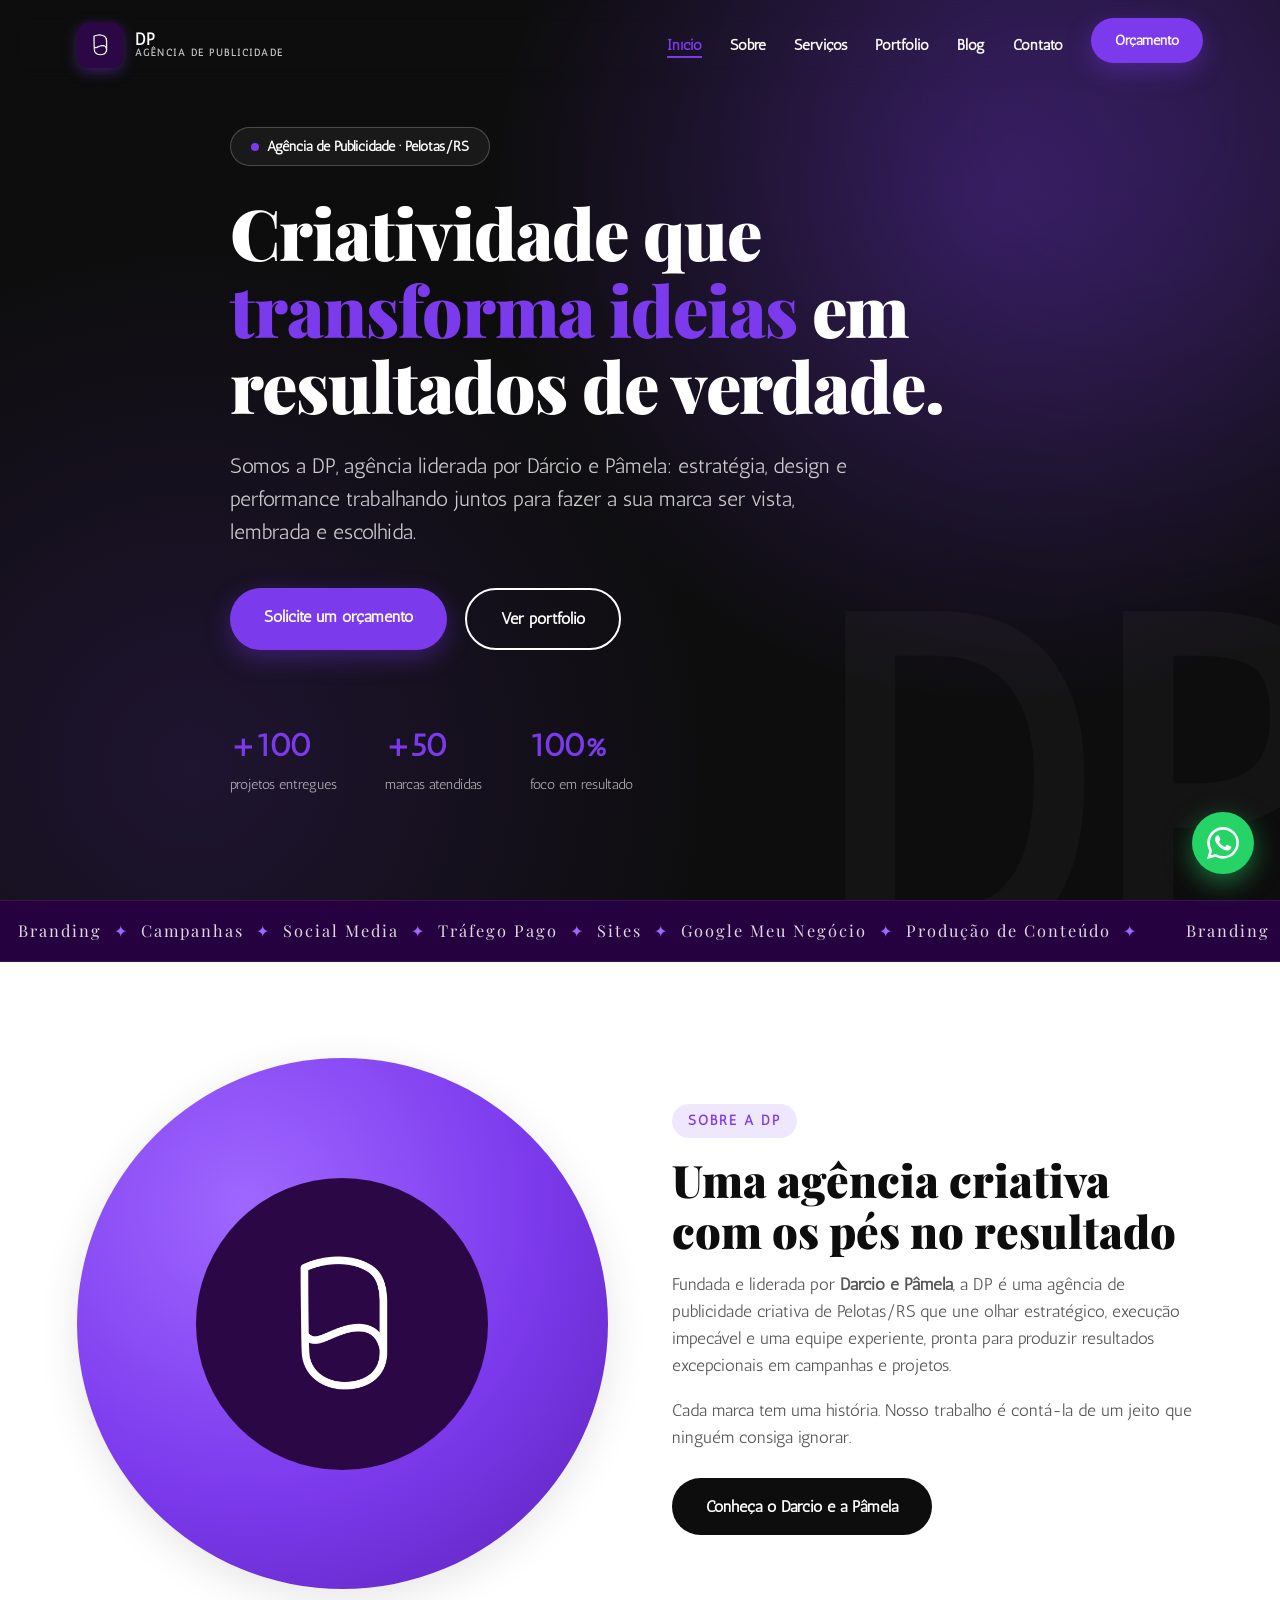
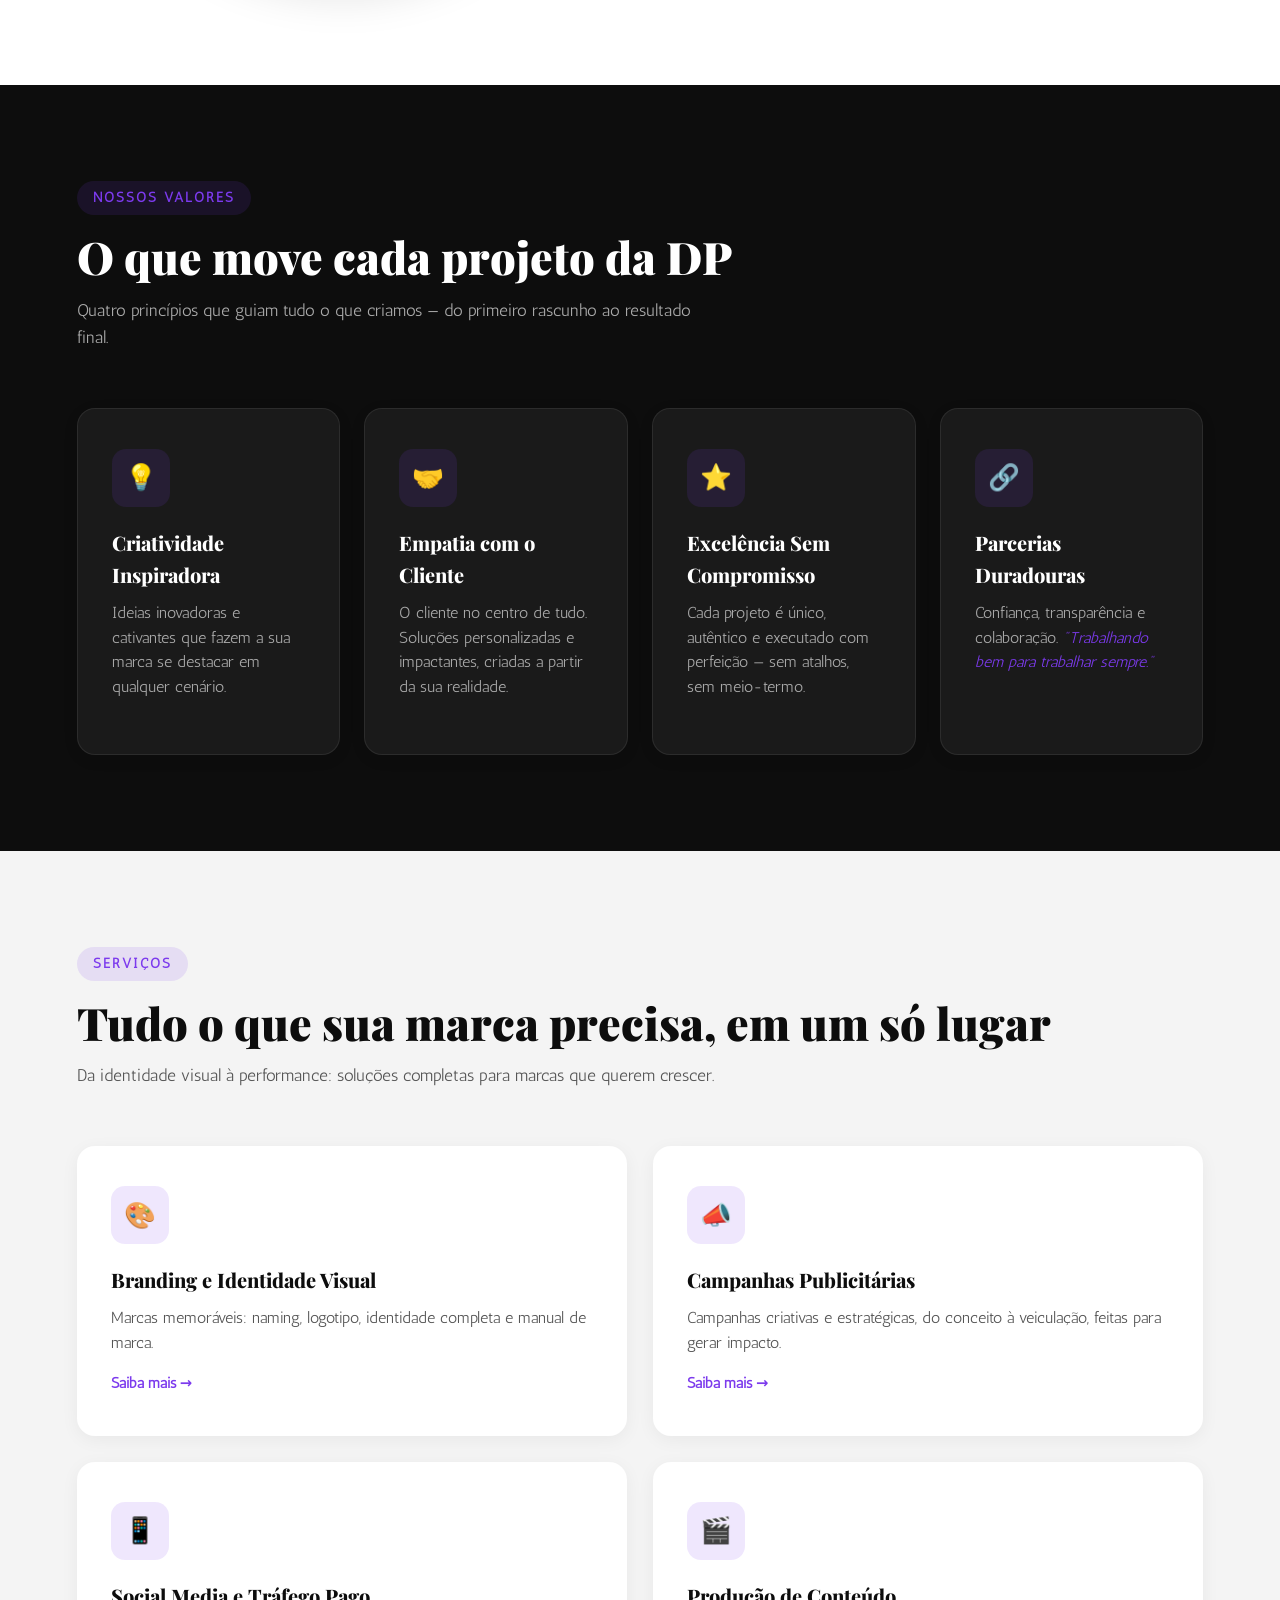
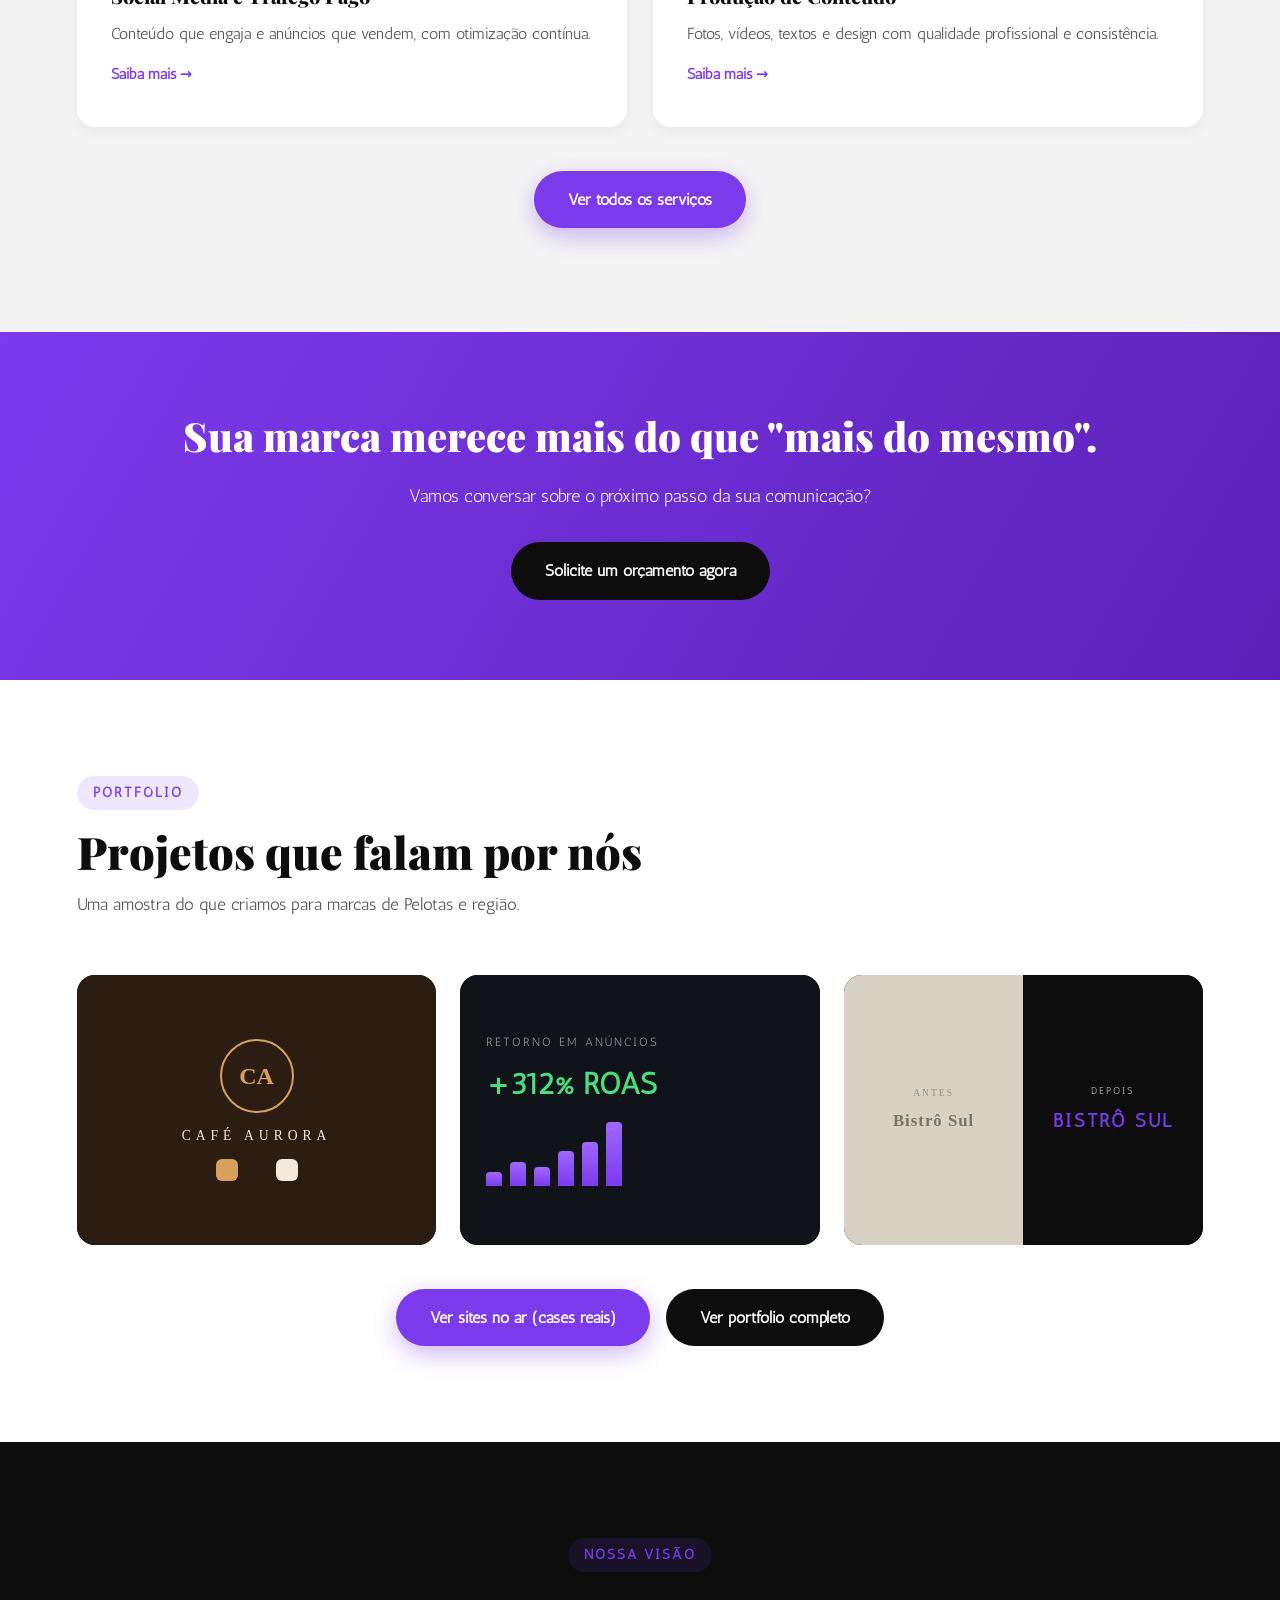
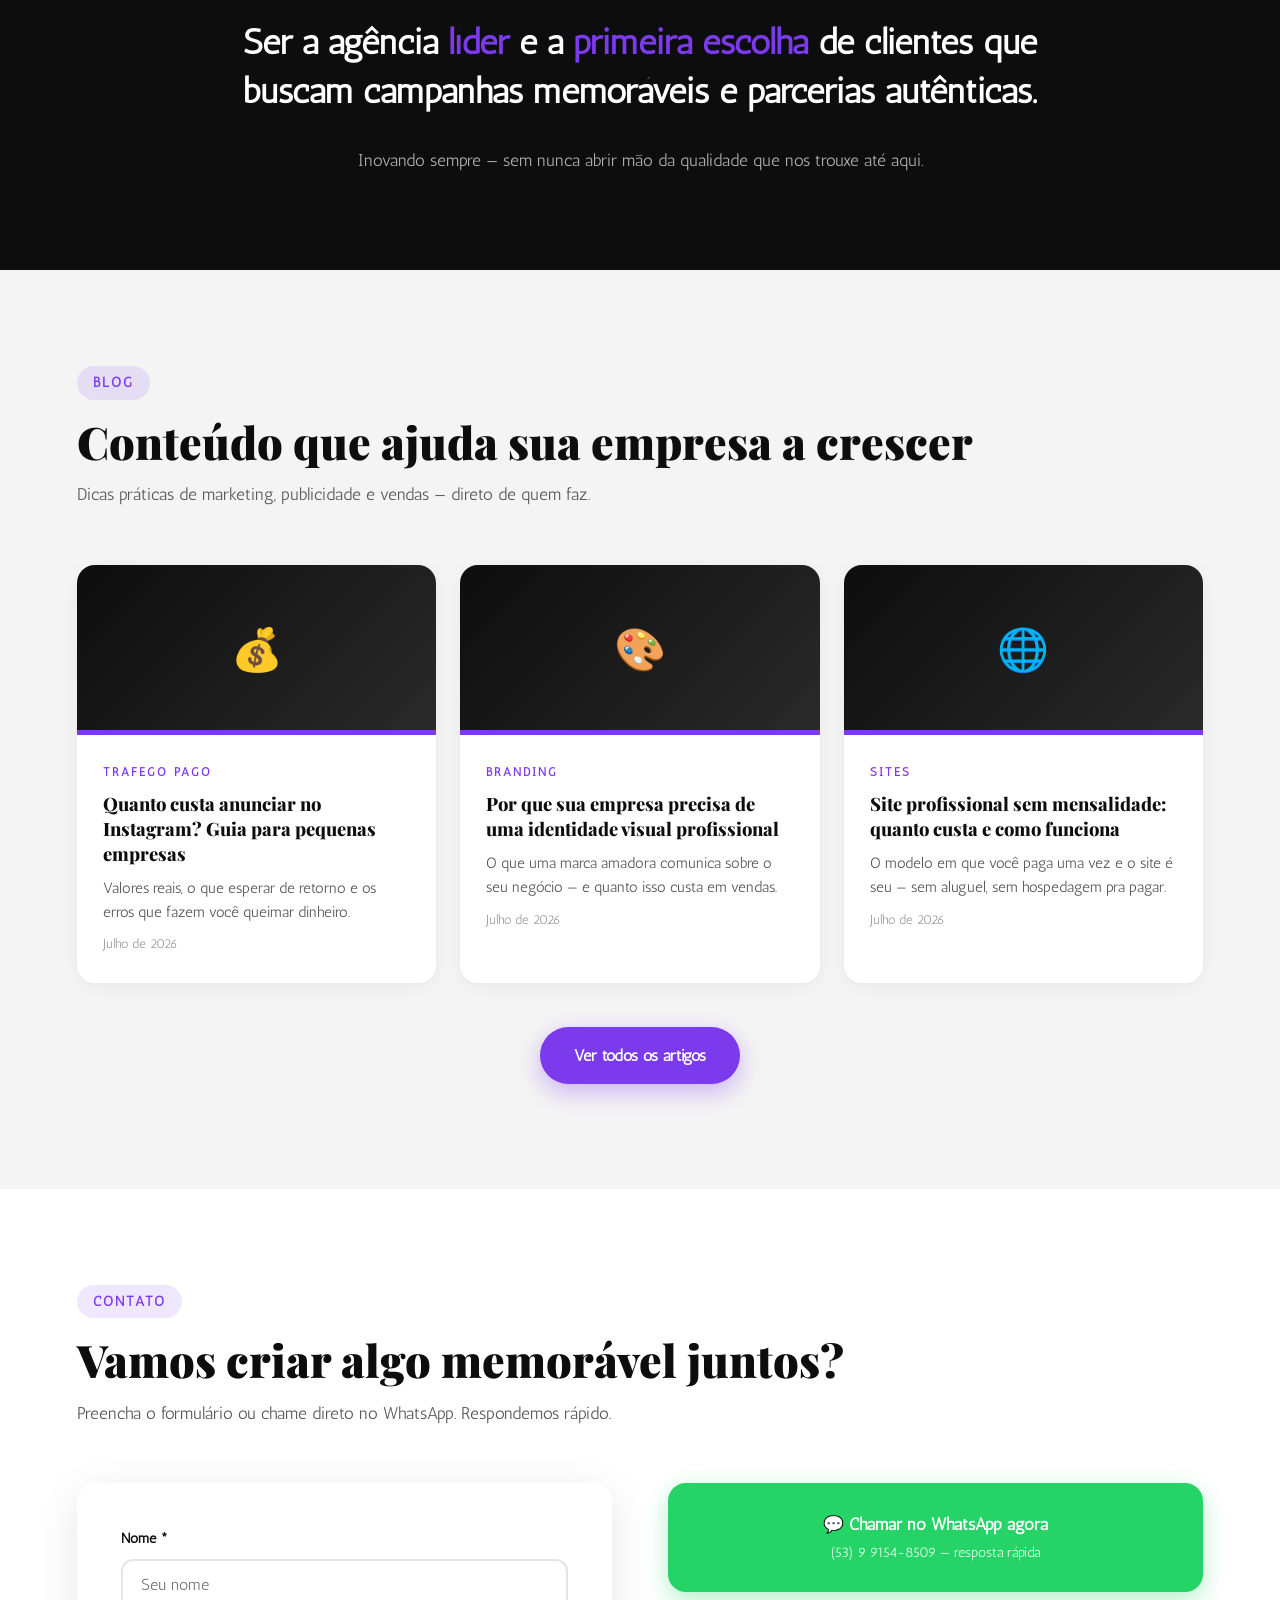
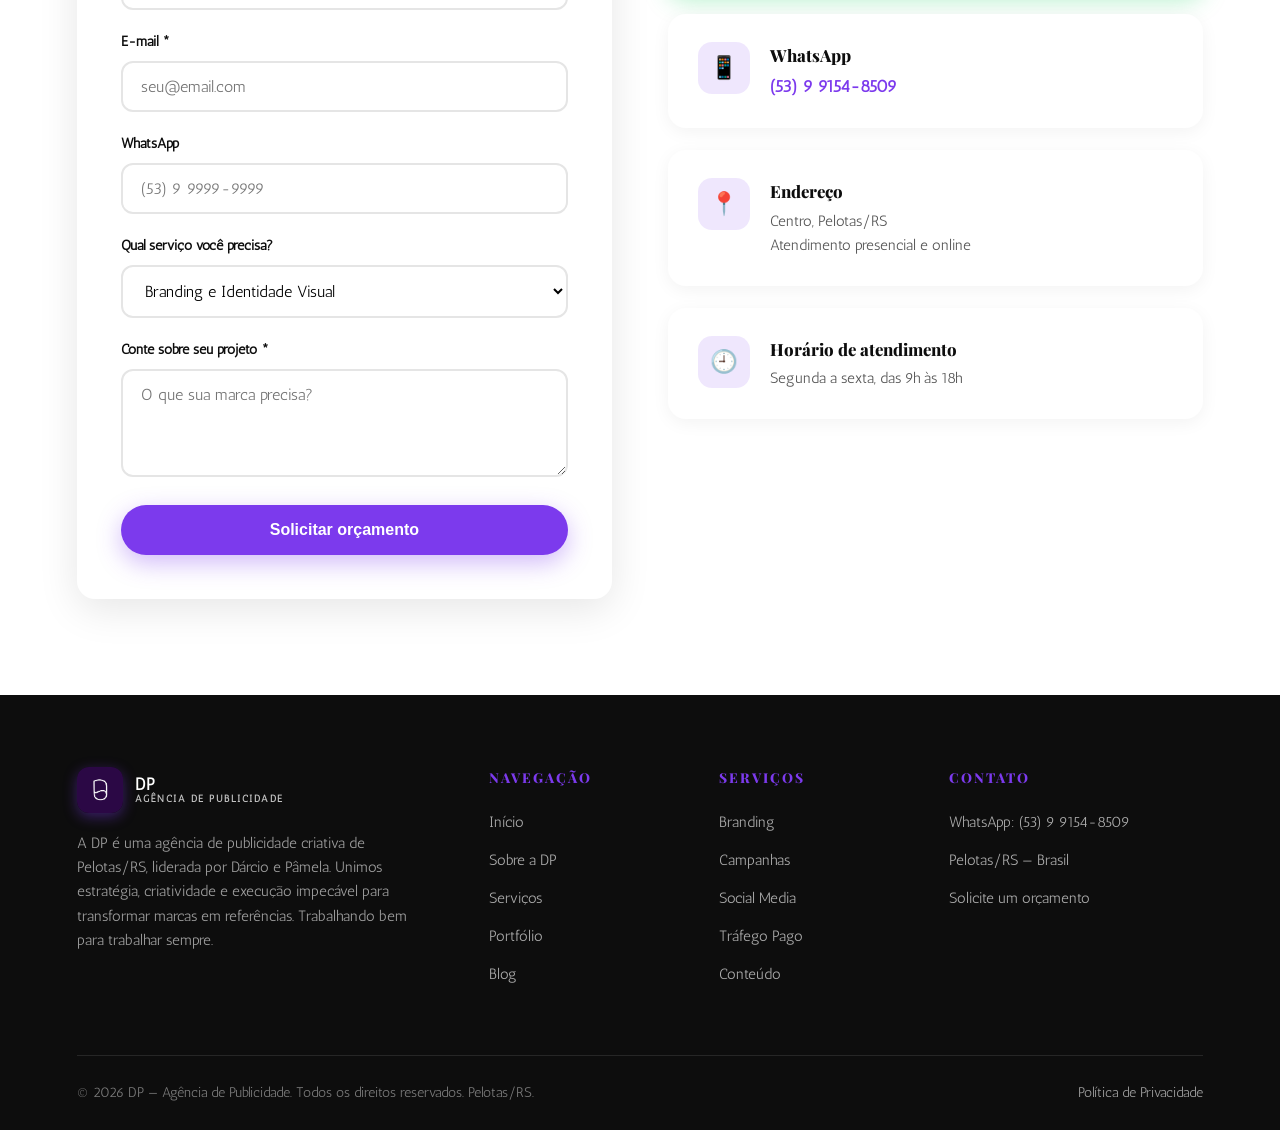
==== commit 24d1a5e1: "Add files via upload" ====
--- a/index.html
+++ b/index.html
@@ -12,9 +12,11 @@
 <meta property="og:type" content="website">
 <meta property="og:title" content="DP — Agência de Publicidade em Pelotas/RS">
 <meta property="og:description" content="Criatividade que gera resultados. Branding, campanhas, social media e tráfego pago.">
-<meta property="og:image" content="img/logo.png">
+<meta property="og:image" content="https://dpagenciadepublicidade-beep.github.io/sitedpagenciadepublicidade/img/logo.png">
 <meta property="og:locale" content="pt_BR">
 <link rel="icon" href="img/logo.png">
+<link href="https://fonts.cdnfonts.com/css/hatton" rel="stylesheet">
+<link href="https://fonts.googleapis.com/css2?family=Playfair+Display:wght@600;700;800&family=Antic&display=swap" rel="stylesheet">
 <link rel="stylesheet" href="css/estilo.css">
 <script type="application/ld+json">
 {"@context":"https://schema.org","@type":"AdvertisingAgency","name":"DP — Agência de Publicidade","description":"Agência de publicidade criativa em Pelotas/RS.","founder":[{"@type":"Person","name":"Dárcio"},{"@type":"Person","name":"Pâmela"}],"address":{"@type":"PostalAddress","addressLocality":"Pelotas","addressRegion":"RS","addressCountry":"BR"},"telephone":"+5553991548509","areaServed":"Pelotas e região"}
@@ -36,7 +38,7 @@
       <li><a href="galeria.html">Portfólio</a></li>
       <li><a href="blog.html">Blog</a></li>
       <li><a href="index.html#contato">Contato</a></li>
-      <li><a href="https://wa.me/5553991548509?text=Ol%C3%A1!%20Quero%20solicitar%20um%20or%C3%A7amento%20com%20a%20DP." target="_blank" rel="noopener" class="btn btn-laranja">Orçamento</a></li>
+      <li><a href="https://wa.me/5553991548509?text=Ol%C3%A1!%20Quero%20solicitar%20um%20or%C3%A7amento%20com%20a%20DP." target="_blank" rel="noopener" class="btn btn-roxo">Orçamento</a></li>
     </ul>
   </nav>
 </header>
@@ -48,7 +50,7 @@
     <h1 class="reveal visible">Criatividade que <em>transforma ideias</em> em resultados de verdade.</h1>
     <p class="reveal visible delay-1">Somos a DP, agência liderada por Dárcio e Pâmela: estratégia, design e performance trabalhando juntos para fazer a sua marca ser vista, lembrada e escolhida.</p>
     <div class="hero-ctas reveal visible delay-2">
-      <a href="https://wa.me/5553991548509?text=Ol%C3%A1!%20Quero%20solicitar%20um%20or%C3%A7amento%20com%20a%20DP." target="_blank" rel="noopener" class="btn btn-laranja">Solicite um orçamento</a>
+      <a href="https://wa.me/5553991548509?text=Ol%C3%A1!%20Quero%20solicitar%20um%20or%C3%A7amento%20com%20a%20DP." target="_blank" rel="noopener" class="btn btn-roxo">Solicite um orçamento</a>
       <a href="galeria.html" class="btn btn-outline">Ver portfólio</a>
     </div>
     <div class="hero-stats reveal visible delay-3">
@@ -59,9 +61,12 @@
   </div>
 </section>
 
+<!-- Faixa marquee: serviços deslizando (pausa no hover) -->
+<div class="marquee" aria-hidden="true"><div class="marquee-track"><span>Branding <em>✦</em> Campanhas <em>✦</em> Social Media <em>✦</em> Tráfego Pago <em>✦</em> Sites <em>✦</em> Google Meu Negócio <em>✦</em> Produção de Conteúdo <em>✦</em> </span><span>Branding <em>✦</em> Campanhas <em>✦</em> Social Media <em>✦</em> Tráfego Pago <em>✦</em> Sites <em>✦</em> Google Meu Negócio <em>✦</em> Produção de Conteúdo <em>✦</em> </span></div></div>
+
 <section>
   <div class="container" style="display:grid;grid-template-columns:1fr 1fr;gap:64px;align-items:center" id="sobre-home">
-    <div class="reveal-left" style="position:relative;aspect-ratio:1/1;border-radius:50%;background:radial-gradient(circle at 32% 28%,var(--laranja-claro),var(--laranja) 55%,var(--laranja-escuro));display:flex;align-items:center;justify-content:center;box-shadow:var(--sombra)">
+    <div class="reveal-left" style="position:relative;aspect-ratio:1/1;border-radius:50%;background:radial-gradient(circle at 32% 28%,var(--roxo-claro),var(--roxo) 55%,var(--roxo-escuro));display:flex;align-items:center;justify-content:center;box-shadow:var(--sombra)">
       <img src="img/logo.png" alt="DP" style="width:55%;border-radius:50%">
     </div>
     <div class="reveal-right">
@@ -83,7 +88,7 @@
       <article class="card card-escuro reveal delay-1"><div class="icone">💡</div><h3>Criatividade Inspiradora</h3><p>Ideias inovadoras e cativantes que fazem a sua marca se destacar em qualquer cenário.</p></article>
       <article class="card card-escuro reveal delay-2"><div class="icone">🤝</div><h3>Empatia com o Cliente</h3><p>O cliente no centro de tudo. Soluções personalizadas e impactantes, criadas a partir da sua realidade.</p></article>
       <article class="card card-escuro reveal delay-3"><div class="icone">⭐</div><h3>Excelência Sem Compromisso</h3><p>Cada projeto é único, autêntico e executado com perfeição — sem atalhos, sem meio-termo.</p></article>
-      <article class="card card-escuro reveal delay-4"><div class="icone">🔗</div><h3>Parcerias Duradouras</h3><p>Confiança, transparência e colaboração. <em style="color:var(--laranja)">"Trabalhando bem para trabalhar sempre."</em></p></article>
+      <article class="card card-escuro reveal delay-4"><div class="icone">🔗</div><h3>Parcerias Duradouras</h3><p>Confiança, transparência e colaboração. <em style="color:var(--roxo)">"Trabalhando bem para trabalhar sempre."</em></p></article>
     </div>
   </div>
 </section>
@@ -94,12 +99,12 @@
     <h2 class="sec-title">Tudo o que sua marca precisa, em um só lugar</h2>
     <p class="sec-sub">Da identidade visual à performance: soluções completas para marcas que querem crescer.</p>
     <div class="grid-2">
-      <article class="card reveal delay-1"><div class="icone">🎨</div><h3>Branding e Identidade Visual</h3><p>Marcas memoráveis: naming, logotipo, identidade completa e manual de marca.</p><a href="servicos.html#branding" class="link-laranja">Saiba mais →</a></article>
-      <article class="card reveal delay-2"><div class="icone">📣</div><h3>Campanhas Publicitárias</h3><p>Campanhas criativas e estratégicas, do conceito à veiculação, feitas para gerar impacto.</p><a href="servicos.html#campanhas" class="link-laranja">Saiba mais →</a></article>
-      <article class="card reveal delay-3"><div class="icone">📱</div><h3>Social Media e Tráfego Pago</h3><p>Conteúdo que engaja e anúncios que vendem, com otimização contínua.</p><a href="servicos.html#social" class="link-laranja">Saiba mais →</a></article>
-      <article class="card reveal delay-4"><div class="icone">🎬</div><h3>Produção de Conteúdo</h3><p>Fotos, vídeos, textos e design com qualidade profissional e consistência.</p><a href="servicos.html#conteudo" class="link-laranja">Saiba mais →</a></article>
-    </div>
-    <div style="text-align:center;margin-top:44px" class="reveal"><a href="servicos.html" class="btn btn-laranja">Ver todos os serviços</a></div>
+      <article class="card reveal delay-1"><div class="icone">🎨</div><h3>Branding e Identidade Visual</h3><p>Marcas memoráveis: naming, logotipo, identidade completa e manual de marca.</p><a href="servicos.html#branding" class="link-roxo">Saiba mais →</a></article>
+      <article class="card reveal delay-2"><div class="icone">📣</div><h3>Campanhas Publicitárias</h3><p>Campanhas criativas e estratégicas, do conceito à veiculação, feitas para gerar impacto.</p><a href="servicos.html#campanhas" class="link-roxo">Saiba mais →</a></article>
+      <article class="card reveal delay-3"><div class="icone">📱</div><h3>Social Media e Tráfego Pago</h3><p>Conteúdo que engaja e anúncios que vendem, com otimização contínua.</p><a href="servicos.html#social" class="link-roxo">Saiba mais →</a></article>
+      <article class="card reveal delay-4"><div class="icone">🎬</div><h3>Produção de Conteúdo</h3><p>Fotos, vídeos, textos e design com qualidade profissional e consistência.</p><a href="servicos.html#conteudo" class="link-roxo">Saiba mais →</a></article>
+    </div>
+    <div style="text-align:center;margin-top:44px" class="reveal"><a href="servicos.html" class="btn btn-roxo">Ver todos os serviços</a></div>
   </div>
 </section>
 
@@ -128,14 +133,14 @@
         <div class="port-info"><span>Rebranding</span><h3>Rebranding — Bistrô Sul</h3></div>
       </div>
     </div>
-    <div style="text-align:center;margin-top:44px" class="reveal"><a href="galeria.html" class="btn btn-preto">Ver portfólio completo</a></div>
+    <div style="text-align:center;margin-top:44px;display:flex;gap:16px;justify-content:center;flex-wrap:wrap" class="reveal"><a href="galeria.html#cases" class="btn btn-roxo">Ver sites no ar (cases reais)</a><a href="galeria.html" class="btn btn-preto">Ver portfólio completo</a></div>
   </div>
 </section>
 
 <section class="fundo-preto" id="visao">
   <div class="container" style="text-align:center;max-width:860px">
     <span class="sec-tag">Nossa Visão</span>
-    <blockquote class="reveal" style="font-size:clamp(1.4rem,3.2vw,2.2rem);font-weight:800;line-height:1.4;margin:30px 0">Ser a agência <em style="font-style:normal;color:var(--laranja)">líder</em> e a <em style="font-style:normal;color:var(--laranja)">primeira escolha</em> de clientes que buscam campanhas memoráveis e parcerias autênticas.</blockquote>
+    <blockquote class="reveal" style="font-size:clamp(1.4rem,3.2vw,2.2rem);font-weight:800;line-height:1.4;margin:30px 0">Ser a agência <em style="font-style:normal;color:var(--roxo)">líder</em> e a <em style="font-style:normal;color:var(--roxo)">primeira escolha</em> de clientes que buscam campanhas memoráveis e parcerias autênticas.</blockquote>
     <p class="reveal delay-1" style="color:rgba(255,255,255,.68);font-size:1.08rem">Inovando sempre — sem nunca abrir mão da qualidade que nos trouxe até aqui.</p>
   </div>
 </section>
@@ -148,9 +153,9 @@
     <div class="grid-3">
       <article class="post-card reveal delay-1"><a href="blog/post-1.html"><div class="post-capa">💰</div><div class="post-corpo"><span class="cat">Tráfego Pago</span><h3>Quanto custa anunciar no Instagram? Guia para pequenas empresas</h3><p>Valores reais, o que esperar de retorno e os erros que fazem você queimar dinheiro.</p><time>Julho de 2026</time></div></a></article>
       <article class="post-card reveal delay-2"><a href="blog/post-2.html"><div class="post-capa">🎨</div><div class="post-corpo"><span class="cat">Branding</span><h3>Por que sua empresa precisa de uma identidade visual profissional</h3><p>O que uma marca amadora comunica sobre o seu negócio — e quanto isso custa em vendas.</p><time>Julho de 2026</time></div></a></article>
-      <article class="post-card reveal delay-3"><a href="blog/post-3.html"><div class="post-capa">📈</div><div class="post-corpo"><span class="cat">Estratégia</span><h3>Tráfego pago ou orgânico: onde sua empresa deve investir primeiro?</h3><p>As diferenças, os prazos de resultado e como combinar os dois sem desperdiçar verba.</p><time>Julho de 2026</time></div></a></article>
-    </div>
-    <div style="text-align:center;margin-top:44px" class="reveal"><a href="blog.html" class="btn btn-laranja">Ver todos os artigos</a></div>
+      <article class="post-card reveal delay-3"><a href="blog/post-4.html"><div class="post-capa">🌐</div><div class="post-corpo"><span class="cat">Sites</span><h3>Site profissional sem mensalidade: quanto custa e como funciona</h3><p>O modelo em que você paga uma vez e o site é seu — sem aluguel, sem hospedagem pra pagar.</p><time>Julho de 2026</time></div></a></article>
+    </div>
+    <div style="text-align:center;margin-top:44px" class="reveal"><a href="blog.html" class="btn btn-roxo">Ver todos os artigos</a></div>
   </div>
 </section>
 
@@ -166,7 +171,7 @@
         <div class="form-grupo"><label for="telefone">WhatsApp</label><input type="tel" id="telefone" name="telefone" placeholder="(53) 9 9999-9999"></div>
         <div class="form-grupo"><label for="servico">Qual serviço você precisa?</label><select id="servico" name="servico"><option>Branding e Identidade Visual</option><option>Campanhas Publicitárias</option><option>Social Media e Tráfego Pago</option><option>Produção de Conteúdo</option><option>Ainda não sei — quero uma consultoria</option></select></div>
         <div class="form-grupo"><label for="mensagem">Conte sobre seu projeto *</label><textarea id="mensagem" name="mensagem" rows="4" placeholder="O que sua marca precisa?" required></textarea></div>
-        <button type="submit" class="btn btn-laranja">Solicitar orçamento</button>
+        <button type="submit" class="btn btn-roxo">Solicitar orçamento</button>
       </form>
       <div class="contato-info reveal-right">
         <a class="whats-cta" href="https://wa.me/5553991548509?text=Ol%C3%A1!%20Quero%20solicitar%20um%20or%C3%A7amento%20com%20a%20DP." target="_blank" rel="noopener">💬 Chamar no WhatsApp agora<small>(53) 9 9154-8509 — resposta rápida</small></a>
--- a/css/estilo.css
+++ b/css/estilo.css
@@ -1,17 +1,21 @@
+/* ===== DP Agência — tema ROXO (v2) =====
+   Títulos: fonte Hatton (fallback Playfair Display).
+   Paleta: --roxo (ação), --roxo-profundo (fundo da logo). ===== */
 :root{
-  --laranja:#FF4D00;--laranja-escuro:#E04300;--laranja-claro:#FF6A26;
+  --roxo:#7C3AED;--roxo-escuro:#5B21B6;--roxo-claro:#9F67FF;--roxo-profundo:#26013F;
   --preto:#0D0D0D;--preto-suave:#1A1A1A;--branco:#FFF;--cinza:#F4F4F4;--cinza-texto:#555;
   --sombra:0 10px 40px rgba(0,0,0,.10);--radius:18px;
 }
 *{margin:0;padding:0;box-sizing:border-box}
 html{scroll-behavior:smooth}
-body{font-family:'Segoe UI',system-ui,-apple-system,Arial,sans-serif;color:var(--preto);background:var(--branco);line-height:1.6;overflow-x:hidden}
+body{font-family:'Antic','Segoe UI',system-ui,Arial,sans-serif;font-size:1.02rem;color:var(--preto);background:var(--branco);line-height:1.6;overflow-x:hidden}
 img{max-width:100%}
 a{text-decoration:none;color:inherit}
 section{padding:96px 6%}
 .container{max-width:1180px;margin:0 auto}
+h1,h2,h3,h4{font-family:'Hatton','Playfair Display',Georgia,serif}
 h2.sec-title{font-size:clamp(1.9rem,4vw,2.8rem);font-weight:900;line-height:1.15;margin-bottom:14px}
-.sec-tag{display:inline-block;background:rgba(255,77,0,.12);color:var(--laranja);font-weight:700;font-size:.85rem;letter-spacing:2px;text-transform:uppercase;padding:6px 16px;border-radius:100px;margin-bottom:16px}
+.sec-tag{display:inline-block;background:rgba(124,58,237,.12);color:var(--roxo);font-weight:700;font-size:.85rem;letter-spacing:2px;text-transform:uppercase;padding:6px 16px;border-radius:100px;margin-bottom:16px}
 .sec-sub{color:var(--cinza-texto);max-width:640px;font-size:1.08rem}
 
 /* Animações */
@@ -25,25 +29,25 @@
 
 /* Botões */
 .btn{display:inline-block;font-weight:800;padding:16px 34px;border-radius:100px;font-size:1rem;transition:all .3s ease;cursor:pointer;border:none}
-.btn-laranja{background:var(--laranja);color:var(--branco);box-shadow:0 8px 24px rgba(255,77,0,.35)}
-.btn-laranja:hover{background:var(--laranja-escuro);transform:translateY(-3px);box-shadow:0 14px 32px rgba(255,77,0,.45)}
+.btn-roxo{background:var(--roxo);color:var(--branco);box-shadow:0 8px 24px rgba(124,58,237,.35)}
+.btn-roxo:hover{background:var(--roxo-escuro);transform:translateY(-3px);box-shadow:0 14px 32px rgba(124,58,237,.45)}
 .btn-outline{border:2px solid var(--branco);color:var(--branco);background:transparent}
 .btn-outline:hover{background:var(--branco);color:var(--preto)}
 .btn-preto{background:var(--preto);color:var(--branco)}
-.btn-preto:hover{background:var(--laranja);transform:translateY(-3px)}
+.btn-preto:hover{background:var(--roxo);transform:translateY(-3px)}
 
 /* Header */
 header{position:fixed;top:0;left:0;width:100%;z-index:1000;padding:14px 6%;display:flex;justify-content:space-between;align-items:center;transition:all .35s ease;background:rgba(13,13,13,.95);backdrop-filter:blur(12px);box-shadow:0 4px 24px rgba(0,0,0,.25)}
 header.transparente{background:transparent;box-shadow:none;padding:18px 6%}
 .logo{display:flex;align-items:center;gap:12px;color:var(--branco);font-weight:900}
-.logo img{width:46px;height:46px;border-radius:50%;box-shadow:0 4px 14px rgba(255,77,0,.4)}
+.logo img{width:46px;height:46px;border-radius:12px;box-shadow:0 4px 14px rgba(124,58,237,.4)}
 .logo-text{font-size:1.05rem;line-height:1.1}
 .logo-text small{display:block;font-size:.62rem;font-weight:600;opacity:.75;letter-spacing:1.5px;text-transform:uppercase}
 nav ul{display:flex;list-style:none;gap:28px;align-items:center}
 nav a{color:var(--branco);font-weight:600;font-size:.95rem;position:relative;padding:4px 0}
-nav a::after{content:'';position:absolute;bottom:0;left:0;width:0;height:2px;background:var(--laranja);transition:width .3s}
+nav a::after{content:'';position:absolute;bottom:0;left:0;width:0;height:2px;background:var(--roxo);transition:width .3s}
 nav a:hover::after,nav a.ativo::after{width:100%}
-nav a.ativo{color:var(--laranja)}
+nav a.ativo{color:var(--roxo)}
 nav .btn{padding:11px 24px;font-size:.9rem}
 nav .btn::after{display:none}
 .menu-toggle{display:none;background:none;border:none;cursor:pointer;z-index:1100}
@@ -53,26 +57,26 @@
 .menu-toggle.active span:nth-child(3){transform:rotate(-45deg) translate(6px,-6px)}
 
 /* Hero home */
-.hero{min-height:100vh;display:flex;align-items:center;background:radial-gradient(circle at 78% 22%,rgba(255,77,0,.28) 0%,transparent 42%),radial-gradient(circle at 15% 85%,rgba(255,77,0,.16) 0%,transparent 40%),var(--preto);color:var(--branco);position:relative;overflow:hidden;padding-top:120px}
+.hero{min-height:100vh;display:flex;align-items:center;background:radial-gradient(circle at 78% 22%,rgba(124,58,237,.28) 0%,transparent 42%),radial-gradient(circle at 15% 85%,rgba(124,58,237,.16) 0%,transparent 40%),var(--preto);color:var(--branco);position:relative;overflow:hidden;padding-top:120px}
 .hero::before{content:'DP';position:absolute;right:-4%;bottom:-14%;font-size:36vw;font-weight:900;color:rgba(255,255,255,.028);line-height:1;pointer-events:none;user-select:none}
-.hero-blob{position:absolute;width:480px;height:480px;border-radius:50%;background:var(--laranja);filter:blur(160px);opacity:.32;top:-120px;right:-80px;animation:flutuar 9s ease-in-out infinite}
+.hero-blob{position:absolute;width:480px;height:480px;border-radius:50%;background:var(--roxo);filter:blur(160px);opacity:.32;top:-120px;right:-80px;animation:flutuar 9s ease-in-out infinite}
 @keyframes flutuar{0%,100%{transform:translateY(0) scale(1)}50%{transform:translateY(40px) scale(1.08)}}
 .hero .container{position:relative;z-index:2}
 .hero-tag{display:inline-flex;align-items:center;gap:8px;border:1px solid rgba(255,255,255,.22);padding:8px 20px;border-radius:100px;font-size:.85rem;font-weight:600;margin-bottom:28px;background:rgba(255,255,255,.05)}
-.hero-tag .dot{width:8px;height:8px;background:var(--laranja);border-radius:50%;animation:pulsar 1.6s infinite}
+.hero-tag .dot{width:8px;height:8px;background:var(--roxo);border-radius:50%;animation:pulsar 1.6s infinite}
 @keyframes pulsar{0%,100%{opacity:1;transform:scale(1)}50%{opacity:.4;transform:scale(.8)}}
 .hero h1{font-size:clamp(2.4rem,6vw,4.4rem);font-weight:900;line-height:1.08;max-width:820px;letter-spacing:-1px}
-.hero h1 em{font-style:normal;color:var(--laranja)}
+.hero h1 em{font-style:normal;color:var(--roxo)}
 .hero p{margin:26px 0 40px;font-size:clamp(1.05rem,2vw,1.3rem);color:rgba(255,255,255,.78);max-width:620px}
 .hero-ctas{display:flex;gap:18px;flex-wrap:wrap}
 .hero-stats{display:flex;gap:48px;margin-top:70px;flex-wrap:wrap}
-.hero-stats div strong{font-size:2rem;font-weight:900;color:var(--laranja);display:block}
+.hero-stats div strong{font-size:2rem;font-weight:900;color:var(--roxo);display:block}
 .hero-stats div span{font-size:.9rem;color:rgba(255,255,255,.65)}
 
 /* Hero interno */
-.page-hero{background:radial-gradient(circle at 80% 30%,rgba(255,77,0,.25) 0%,transparent 45%),var(--preto);color:var(--branco);padding:180px 6% 90px;text-align:center}
+.page-hero{background:radial-gradient(circle at 80% 30%,rgba(124,58,237,.25) 0%,transparent 45%),var(--preto);color:var(--branco);padding:180px 6% 90px;text-align:center}
 .page-hero h1{font-size:clamp(2rem,5vw,3.4rem);font-weight:900;line-height:1.1;max-width:800px;margin:0 auto 18px}
-.page-hero h1 em{font-style:normal;color:var(--laranja)}
+.page-hero h1 em{font-style:normal;color:var(--roxo)}
 .page-hero p{color:rgba(255,255,255,.75);max-width:640px;margin:0 auto;font-size:1.1rem}
 
 /* Cards genéricos */
@@ -83,18 +87,18 @@
 .card:hover{transform:translateY(-8px);box-shadow:var(--sombra)}
 .card h3{font-size:1.25rem;font-weight:800;margin-bottom:10px}
 .card p{color:var(--cinza-texto);font-size:.97rem;margin-bottom:14px}
-.card .icone{width:58px;height:58px;border-radius:14px;background:rgba(255,77,0,.12);display:flex;align-items:center;justify-content:center;font-size:1.6rem;margin-bottom:20px}
+.card .icone{width:58px;height:58px;border-radius:14px;background:rgba(124,58,237,.12);display:flex;align-items:center;justify-content:center;font-size:1.6rem;margin-bottom:20px}
 .card-escuro{background:var(--preto-suave);border:1px solid rgba(255,255,255,.08);color:var(--branco)}
 .card-escuro p{color:rgba(255,255,255,.62)}
-.card-escuro:hover{border-color:rgba(255,77,0,.5);box-shadow:0 20px 50px rgba(255,77,0,.15)}
-.link-laranja{color:var(--laranja);font-weight:700;font-size:.92rem;display:inline-flex;align-items:center;gap:6px;transition:gap .3s}
-.link-laranja:hover{gap:12px}
+.card-escuro:hover{border-color:rgba(124,58,237,.5);box-shadow:0 20px 50px rgba(124,58,237,.15)}
+.link-roxo{color:var(--roxo);font-weight:700;font-size:.92rem;display:inline-flex;align-items:center;gap:6px;transition:gap .3s}
+.link-roxo:hover{gap:12px}
 .fundo-cinza{background:var(--cinza)}
 .fundo-preto{background:var(--preto);color:var(--branco)}
 .fundo-preto .sec-sub{color:rgba(255,255,255,.65)}
 
 /* CTA faixa */
-.cta-faixa{background:linear-gradient(120deg,var(--laranja) 0%,var(--laranja-escuro) 100%);color:var(--branco);text-align:center;padding:72px 6%}
+.cta-faixa{background:linear-gradient(120deg,var(--roxo) 0%,var(--roxo-escuro) 100%);color:var(--branco);text-align:center;padding:72px 6%}
 .cta-faixa h2{font-size:clamp(1.7rem,3.6vw,2.5rem);font-weight:900;margin-bottom:14px}
 .cta-faixa p{opacity:.9;margin-bottom:32px;font-size:1.1rem}
 .cta-faixa .btn{background:var(--preto);color:var(--branco)}
@@ -103,18 +107,18 @@
 /* Equipe (sobre) */
 .team-grid{display:grid;grid-template-columns:1fr 1fr;gap:32px;margin-top:56px}
 .team-card{background:var(--branco);border-radius:var(--radius);padding:46px 40px;text-align:center;box-shadow:0 4px 18px rgba(0,0,0,.05);transition:all .4s ease;position:relative;overflow:hidden}
-.team-card::before{content:'';position:absolute;top:0;left:0;width:100%;height:5px;background:var(--laranja)}
+.team-card::before{content:'';position:absolute;top:0;left:0;width:100%;height:5px;background:var(--roxo)}
 .team-card:hover{transform:translateY(-8px);box-shadow:var(--sombra)}
-.avatar{width:120px;height:120px;border-radius:50%;margin:0 auto 22px;background:radial-gradient(circle at 32% 28%,var(--laranja-claro),var(--laranja) 60%,var(--laranja-escuro));display:flex;align-items:center;justify-content:center;color:#fff;font-size:2.6rem;font-weight:900;box-shadow:0 10px 30px rgba(255,77,0,.35)}
+.avatar{width:120px;height:120px;border-radius:50%;margin:0 auto 22px;background:radial-gradient(circle at 32% 28%,var(--roxo-claro),var(--roxo) 60%,var(--roxo-escuro));display:flex;align-items:center;justify-content:center;color:#fff;font-size:2.6rem;font-weight:900;box-shadow:0 10px 30px rgba(124,58,237,.35)}
 .team-card h3{font-size:1.5rem;font-weight:900}
-.team-card .cargo{color:var(--laranja);font-weight:800;font-size:.85rem;letter-spacing:2px;text-transform:uppercase;display:block;margin:6px 0 18px}
+.team-card .cargo{color:var(--roxo);font-weight:800;font-size:.85rem;letter-spacing:2px;text-transform:uppercase;display:block;margin:6px 0 18px}
 .team-card p{color:var(--cinza-texto);font-size:.98rem}
-.team-frase{background:var(--cinza);border-left:5px solid var(--laranja);padding:20px 24px;border-radius:0 14px 14px 0;margin-top:20px;font-style:italic;font-weight:600;text-align:left}
+.team-frase{background:var(--cinza);border-left:5px solid var(--roxo);padding:20px 24px;border-radius:0 14px 14px 0;margin-top:20px;font-style:italic;font-weight:600;text-align:left}
 
 /* Processo */
 .processo{display:grid;grid-template-columns:repeat(4,1fr);gap:24px;margin-top:56px;counter-reset:passo}
 .passo{background:var(--preto-suave);border:1px solid rgba(255,255,255,.08);border-radius:var(--radius);padding:34px 26px;position:relative;color:var(--branco)}
-.passo::before{counter-increment:passo;content:counter(passo,decimal-leading-zero);font-size:2.4rem;font-weight:900;color:var(--laranja);display:block;margin-bottom:12px}
+.passo::before{counter-increment:passo;content:counter(passo,decimal-leading-zero);font-size:2.4rem;font-weight:900;color:var(--roxo);display:block;margin-bottom:12px}
 .passo h3{font-size:1.1rem;font-weight:800;margin-bottom:8px}
 .passo p{color:rgba(255,255,255,.62);font-size:.92rem}
 
@@ -122,7 +126,7 @@
 .faq{max-width:820px;margin:48px auto 0}
 .faq details{background:var(--branco);border-radius:14px;margin-bottom:14px;box-shadow:0 4px 14px rgba(0,0,0,.05);overflow:hidden}
 .faq summary{padding:22px 26px;font-weight:800;cursor:pointer;list-style:none;display:flex;justify-content:space-between;align-items:center}
-.faq summary::after{content:'+';color:var(--laranja);font-size:1.5rem;font-weight:900}
+.faq summary::after{content:'+';color:var(--roxo);font-size:1.5rem;font-weight:900}
 .faq details[open] summary::after{content:'−'}
 .faq details p{padding:0 26px 22px;color:var(--cinza-texto)}
 
@@ -134,45 +138,45 @@
 .port-info{position:absolute;inset:0;background:linear-gradient(to top,rgba(13,13,13,.94) 0%,transparent 55%);display:flex;flex-direction:column;justify-content:flex-end;padding:26px;opacity:0;transition:opacity .4s}
 .port-item:hover .port-info{opacity:1}
 .port-info h3{color:var(--branco);font-size:1.12rem;font-weight:800}
-.port-info span{color:var(--laranja);font-size:.85rem;font-weight:700;text-transform:uppercase;letter-spacing:1px}
+.port-info span{color:var(--roxo);font-size:.85rem;font-weight:700;text-transform:uppercase;letter-spacing:1px}
 .mock{width:100%;height:100%;display:flex;flex-direction:column;align-items:center;justify-content:center;gap:12px}
 .mock-cafe{background:#2B1D12}
 .mock-cafe .selo{width:74px;height:74px;border-radius:50%;border:2.5px solid #D9A05B;display:flex;align-items:center;justify-content:center;color:#D9A05B;font-weight:900;font-size:1.5rem;font-family:Georgia,serif}
 .mock-cafe .nome{color:#F4E9DC;font-family:Georgia,serif;letter-spacing:5px;font-size:.85rem;text-transform:uppercase}
 .mock-cafe .paleta{display:flex;gap:8px}
 .mock-cafe .paleta i{width:22px;height:22px;border-radius:6px;display:block}
-.mock-verao{background:linear-gradient(135deg,#FF4D00,#FFB347);position:relative}
+.mock-verao{background:linear-gradient(135deg,#7C3AED,#FFB347);position:relative}
 .mock-verao h4{font-size:1.8rem;font-weight:900;color:#fff;font-style:italic;line-height:1;text-align:center;text-shadow:0 4px 18px rgba(0,0,0,.2);transform:rotate(-4deg)}
-.mock-verao .sol{position:absolute;top:14px;right:16px;width:44px;height:44px;border-radius:50%;background:#FFE08A;box-shadow:0 0 30px 8px rgba(255,224,138,.8)}
+.mock-verao .sol{position:absolute;top:14px;right:16px;width:44px;height:44px;border-radius:50%;background:#E9D5FF;box-shadow:0 0 30px 8px rgba(233,213,255,.8)}
 .mock-verao small{color:rgba(255,255,255,.95);font-weight:700;letter-spacing:3px;font-size:.7rem}
 .mock-social{background:#111;display:grid;grid-template-columns:repeat(3,1fr);grid-template-rows:repeat(3,1fr);gap:5px;padding:18px}
 .mock-social i{border-radius:8px;display:block}
-.mock-social i:nth-child(odd){background:linear-gradient(135deg,#FF4D00,#E04300)}
+.mock-social i:nth-child(odd){background:linear-gradient(135deg,#7C3AED,#5B21B6)}
 .mock-social i:nth-child(even){background:#2A2A2A;display:flex;align-items:center;justify-content:center}
-.mock-social i:nth-child(even)::after{content:'Aa';color:#FF4D00;font-weight:900;font-size:.9rem}
+.mock-social i:nth-child(even)::after{content:'Aa';color:#7C3AED;font-weight:900;font-size:.9rem}
 .mock-trafego{background:#101418;align-items:flex-start;padding:26px;gap:8px}
 .mock-trafego .roas{color:#4ADE80;font-size:1.9rem;font-weight:900}
 .mock-trafego .lbl{color:rgba(255,255,255,.55);font-size:.72rem;letter-spacing:2px;text-transform:uppercase}
 .mock-trafego .barras{display:flex;align-items:flex-end;gap:8px;height:64px;margin-top:6px}
-.mock-trafego .barras i{width:16px;border-radius:4px 4px 0 0;background:linear-gradient(to top,#FF4D00,#FF6A26);display:block}
+.mock-trafego .barras i{width:16px;border-radius:4px 4px 0 0;background:linear-gradient(to top,#7C3AED,#9F67FF);display:block}
 .mock-video{background:linear-gradient(135deg,#1A1A1A,#333);position:relative}
-.mock-video .play{width:64px;height:64px;border-radius:50%;background:#FF4D00;display:flex;align-items:center;justify-content:center;box-shadow:0 8px 30px rgba(255,77,0,.5)}
+.mock-video .play{width:64px;height:64px;border-radius:50%;background:#7C3AED;display:flex;align-items:center;justify-content:center;box-shadow:0 8px 30px rgba(124,58,237,.5)}
 .mock-video .play::after{content:'';border-style:solid;border-width:11px 0 11px 18px;border-color:transparent transparent transparent #fff;margin-left:4px}
 .mock-video .timeline{position:absolute;bottom:20px;left:20px;right:20px;height:5px;border-radius:5px;background:rgba(255,255,255,.2)}
-.mock-video .timeline::before{content:'';position:absolute;left:0;top:0;bottom:0;width:62%;border-radius:5px;background:#FF4D00}
+.mock-video .timeline::before{content:'';position:absolute;left:0;top:0;bottom:0;width:62%;border-radius:5px;background:#7C3AED}
 .mock-rebrand{flex-direction:row;gap:0;padding:0}
 .mock-rebrand .antes,.mock-rebrand .depois{flex:1;height:100%;display:flex;flex-direction:column;align-items:center;justify-content:center;gap:8px}
 .mock-rebrand .antes{background:#D8D2C4;color:#7A7263;font-family:Georgia,serif}
 .mock-rebrand .antes b{font-size:1.05rem;letter-spacing:1px}
 .mock-rebrand .depois{background:#0D0D0D;color:#fff}
-.mock-rebrand .depois b{font-size:1.2rem;font-weight:900;letter-spacing:2px;color:#FF4D00}
+.mock-rebrand .depois b{font-size:1.2rem;font-weight:900;letter-spacing:2px;color:#7C3AED}
 .mock-rebrand small{font-size:.6rem;letter-spacing:2px;text-transform:uppercase;opacity:.7}
 .mock-imob{background:linear-gradient(135deg,#0F2A3D,#1B4965);color:#fff}
 .mock-imob b{font-size:1.3rem;font-weight:900;letter-spacing:3px}
-.mock-imob .tag-venda{background:#FF4D00;color:#fff;font-size:.7rem;font-weight:800;letter-spacing:2px;padding:5px 14px;border-radius:100px}
+.mock-imob .tag-venda{background:#7C3AED;color:#fff;font-size:.7rem;font-weight:800;letter-spacing:2px;padding:5px 14px;border-radius:100px}
 .mock-imob small{opacity:.7;font-size:.75rem}
 .mock-fit{background:linear-gradient(135deg,#111,#2A2A2A);color:#fff;position:relative}
-.mock-fit b{font-size:1.6rem;font-weight:900;font-style:italic;color:#FF4D00}
+.mock-fit b{font-size:1.6rem;font-weight:900;font-style:italic;color:#7C3AED}
 .mock-fit small{letter-spacing:3px;font-size:.7rem;opacity:.8}
 .mock-fit .halter{font-size:2rem}
 .mock-doce{background:#FFE9F0;color:#B03060}
@@ -184,9 +188,9 @@
 .post-card{background:var(--branco);border-radius:var(--radius);overflow:hidden;box-shadow:0 4px 18px rgba(0,0,0,.05);transition:all .4s ease;display:flex;flex-direction:column}
 .post-card:hover{transform:translateY(-8px);box-shadow:var(--sombra)}
 .post-capa{height:170px;display:flex;align-items:center;justify-content:center;font-size:2.6rem;background:linear-gradient(135deg,var(--preto),#2A2A2A);position:relative}
-.post-capa::after{content:'';position:absolute;left:0;bottom:0;width:100%;height:5px;background:var(--laranja)}
+.post-capa::after{content:'';position:absolute;left:0;bottom:0;width:100%;height:5px;background:var(--roxo)}
 .post-corpo{padding:28px 26px;display:flex;flex-direction:column;gap:10px;flex:1}
-.post-corpo .cat{color:var(--laranja);font-weight:800;font-size:.75rem;letter-spacing:2px;text-transform:uppercase}
+.post-corpo .cat{color:var(--roxo);font-weight:800;font-size:.75rem;letter-spacing:2px;text-transform:uppercase}
 .post-corpo h3{font-size:1.15rem;font-weight:800;line-height:1.35}
 .post-corpo p{color:var(--cinza-texto);font-size:.93rem;flex:1}
 .post-corpo time{color:#999;font-size:.8rem}
@@ -194,17 +198,17 @@
 /* Artigo */
 .artigo{max-width:780px;margin:0 auto;padding:60px 6% 90px}
 .artigo .meta{color:#999;font-size:.88rem;margin-bottom:34px;display:flex;gap:14px;flex-wrap:wrap;align-items:center}
-.artigo .meta .cat{color:var(--laranja);font-weight:800;text-transform:uppercase;letter-spacing:1px}
+.artigo .meta .cat{color:var(--roxo);font-weight:800;text-transform:uppercase;letter-spacing:1px}
 .artigo h2{font-size:1.6rem;font-weight:900;margin:40px 0 14px}
 .artigo h3{font-size:1.2rem;font-weight:800;margin:28px 0 10px}
 .artigo p{color:#333;margin-bottom:16px;font-size:1.04rem}
 .artigo ul,.artigo ol{margin:0 0 16px 22px;color:#333}
 .artigo li{margin-bottom:8px}
-.artigo .destaque{background:rgba(255,77,0,.08);border-left:5px solid var(--laranja);padding:20px 24px;border-radius:0 14px 14px 0;margin:26px 0;font-weight:600}
+.artigo .destaque{background:rgba(124,58,237,.08);border-left:5px solid var(--roxo);padding:20px 24px;border-radius:0 14px 14px 0;margin:26px 0;font-weight:600}
 .artigo .cta-artigo{background:var(--preto);color:#fff;border-radius:var(--radius);padding:34px;text-align:center;margin-top:44px}
 .artigo .cta-artigo h3{margin:0 0 8px}
 .artigo .cta-artigo p{color:rgba(255,255,255,.7);margin-bottom:20px}
-.voltar-blog{display:inline-block;margin-bottom:26px;color:var(--laranja);font-weight:700}
+.voltar-blog{display:inline-block;margin-bottom:26px;color:var(--roxo);font-weight:700}
 
 /* Contato */
 .contato-grid{display:grid;grid-template-columns:1fr 1fr;gap:56px;margin-top:56px}
@@ -212,15 +216,15 @@
 .form-grupo{margin-bottom:20px}
 .form-grupo label{display:block;font-weight:700;font-size:.9rem;margin-bottom:8px}
 .form-grupo input,.form-grupo textarea,.form-grupo select{width:100%;padding:14px 18px;border:2px solid #E5E5E5;border-radius:12px;font-size:1rem;font-family:inherit;transition:border-color .3s;background:var(--branco)}
-.form-grupo input:focus,.form-grupo textarea:focus,.form-grupo select:focus{outline:none;border-color:var(--laranja)}
+.form-grupo input:focus,.form-grupo textarea:focus,.form-grupo select:focus{outline:none;border-color:var(--roxo)}
 .form-card .btn{width:100%}
 .contato-info{display:flex;flex-direction:column;gap:22px}
 .info-card{background:var(--branco);border-radius:var(--radius);padding:28px 30px;display:flex;gap:20px;align-items:flex-start;box-shadow:0 4px 18px rgba(0,0,0,.05);transition:transform .3s}
 .info-card:hover{transform:translateX(8px)}
-.info-icone{width:52px;height:52px;min-width:52px;border-radius:14px;background:rgba(255,77,0,.12);display:flex;align-items:center;justify-content:center;font-size:1.4rem}
+.info-icone{width:52px;height:52px;min-width:52px;border-radius:14px;background:rgba(124,58,237,.12);display:flex;align-items:center;justify-content:center;font-size:1.4rem}
 .info-card h3{font-size:1.05rem;font-weight:800;margin-bottom:4px}
 .info-card p,.info-card a{color:var(--cinza-texto);font-size:.95rem}
-.info-card a.whats-link{color:var(--laranja);font-weight:800;font-size:1.05rem}
+.info-card a.whats-link{color:var(--roxo);font-weight:800;font-size:1.05rem}
 .whats-cta{background:#25D366;color:var(--branco);border-radius:var(--radius);padding:28px 30px;text-align:center;font-weight:800;font-size:1.05rem;display:block;transition:all .3s;box-shadow:0 8px 24px rgba(37,211,102,.35)}
 .whats-cta:hover{transform:translateY(-4px);box-shadow:0 14px 32px rgba(37,211,102,.45)}
 .whats-cta small{display:block;font-weight:500;font-size:.85rem;opacity:.9;margin-top:4px}
@@ -229,15 +233,15 @@
 footer{background:var(--preto);color:var(--branco);padding:72px 6% 0}
 .footer-grid{max-width:1180px;margin:0 auto;display:grid;grid-template-columns:2fr 1fr 1fr 1.4fr;gap:48px;padding-bottom:56px}
 .footer-sobre p{color:rgba(255,255,255,.6);font-size:.95rem;margin-top:18px;max-width:340px}
-.footer-col h4{font-size:.85rem;text-transform:uppercase;letter-spacing:2px;color:var(--laranja);margin-bottom:20px;font-weight:800}
+.footer-col h4{font-size:.85rem;text-transform:uppercase;letter-spacing:2px;color:var(--roxo);margin-bottom:20px;font-weight:800}
 .footer-col ul{list-style:none}
 .footer-col li{margin-bottom:12px}
 .footer-col a{color:rgba(255,255,255,.65);font-size:.95rem;transition:color .3s}
-.footer-col a:hover{color:var(--laranja)}
+.footer-col a:hover{color:var(--roxo)}
 .footer-base{border-top:1px solid rgba(255,255,255,.1);padding:26px 0;display:flex;justify-content:space-between;align-items:center;max-width:1180px;margin:0 auto;flex-wrap:wrap;gap:12px}
 .footer-base p{color:rgba(255,255,255,.45);font-size:.85rem}
 .footer-base a{color:rgba(255,255,255,.6);font-size:.85rem}
-.footer-base a:hover{color:var(--laranja)}
+.footer-base a:hover{color:var(--roxo)}
 
 /* WhatsApp flutuante */
 .whats-float{position:fixed;bottom:26px;right:26px;width:62px;height:62px;background:#25D366;border-radius:50%;display:flex;align-items:center;justify-content:center;z-index:900;box-shadow:0 8px 26px rgba(37,211,102,.5);transition:transform .3s;animation:pulsarWhats 2.4s infinite}
@@ -267,3 +271,78 @@
   .grid-3,.grid-4,.portfolio-grid,.footer-grid,.processo{grid-template-columns:1fr}
   .hero h1{font-size:2.2rem}
 }
+
+/* ===== Cases de sucesso (sites reais) + Simulador ===== */
+.cases-grid{display:grid;grid-template-columns:repeat(3,1fr);gap:24px;margin-top:56px}
+@media(max-width:1024px){.cases-grid{grid-template-columns:repeat(2,1fr)}}
+@media(max-width:640px){.cases-grid{grid-template-columns:1fr}}
+.case-item{background:var(--branco);border-radius:var(--radius);overflow:hidden;cursor:pointer;box-shadow:0 4px 18px rgba(0,0,0,.06);transition:transform .35s ease,box-shadow .35s ease;border:1px solid #EEE}
+.case-item:hover{transform:translateY(-8px);box-shadow:0 20px 50px rgba(124,58,237,.18)}
+.case-browser{display:flex;align-items:center;gap:10px;background:var(--roxo-profundo);padding:10px 14px}
+.case-browser .dots{display:flex;gap:5px}
+.case-browser .dots i{width:9px;height:9px;border-radius:50%;background:rgba(255,255,255,.25);display:block}
+.case-browser .dots i:first-child{background:#9F67FF}
+.case-url{color:rgba(255,255,255,.6);font-size:.72rem;letter-spacing:.5px;white-space:nowrap;overflow:hidden;text-overflow:ellipsis}
+.case-body{padding:24px 22px}
+.case-tag{color:var(--roxo);font-weight:800;font-size:.72rem;letter-spacing:2px;text-transform:uppercase}
+.case-body h3{font-size:1.2rem;margin:6px 0 8px}
+.case-body p{color:var(--cinza-texto);font-size:.92rem;margin-bottom:16px}
+.case-play{display:inline-flex;align-items:center;gap:8px;color:var(--roxo);font-weight:800;font-size:.88rem}
+.case-play::before{content:'';width:0;height:0;border-style:solid;border-width:6px 0 6px 10px;border-color:transparent transparent transparent var(--roxo)}
+.case-item:hover .case-play{text-decoration:underline}
+/* Simulador (modal com iframe — abre por cima, sem sair da página) */
+.sim-overlay{position:fixed;inset:0;background:rgba(13,13,13,.82);backdrop-filter:blur(6px);z-index:2000;display:none;align-items:center;justify-content:center;padding:3vh 3vw}
+.sim-overlay.aberto{display:flex;animation:simFade .3s ease}
+@keyframes simFade{from{opacity:0}to{opacity:1}}
+.sim-janela{width:min(1150px,100%);height:90vh;background:#fff;border-radius:16px;overflow:hidden;display:flex;flex-direction:column;box-shadow:0 40px 120px rgba(0,0,0,.5);animation:simSobe .35s cubic-bezier(.2,.7,.3,1)}
+@keyframes simSobe{from{transform:translateY(40px);opacity:0}to{transform:none;opacity:1}}
+.sim-topo{display:flex;align-items:center;gap:14px;padding:12px 18px;background:var(--roxo-profundo);color:#fff}
+.sim-topo .dots{display:flex;gap:6px}
+.sim-topo .dots i{width:11px;height:11px;border-radius:50%;display:block}
+.sim-topo .dots i:nth-child(1){background:#FF5F57}.sim-topo .dots i:nth-child(2){background:#FEBC2E}.sim-topo .dots i:nth-child(3){background:#28C840}
+.sim-titulo{flex:1;font-weight:700;font-size:.92rem;white-space:nowrap;overflow:hidden;text-overflow:ellipsis}
+.sim-nova-aba{color:rgba(255,255,255,.75);font-size:.8rem;font-weight:700;border:1px solid rgba(255,255,255,.3);padding:6px 14px;border-radius:100px;transition:.25s}
+.sim-nova-aba:hover{background:rgba(255,255,255,.12);color:#fff}
+.sim-fechar{background:none;border:none;color:#fff;font-size:1.6rem;cursor:pointer;line-height:1;padding:2px 8px;border-radius:8px;transition:.25s}
+.sim-fechar:hover{background:rgba(255,255,255,.15)}
+.sim-janela iframe{flex:1;width:100%;border:0;background:#fff}
+.sim-carregando{position:absolute;color:#999;font-size:.9rem}
+body.sim-travado{overflow:hidden}
+
+/* ===== Animações extras (v2) ===== */
+/* barra de progresso de leitura (injetada pelo main.js) */
+.scroll-progress{position:fixed;top:0;left:0;height:3px;width:0;background:linear-gradient(90deg,var(--roxo),var(--roxo-claro));z-index:2001}
+/* brilho que atravessa os botões no hover */
+.btn{position:relative;overflow:hidden}
+.btn::before{content:'';position:absolute;top:0;left:-80%;width:50%;height:100%;background:linear-gradient(105deg,transparent,rgba(255,255,255,.35),transparent);transform:skewX(-20deg);transition:left .6s ease;pointer-events:none}
+.btn:hover::before{left:130%}
+/* ícone dos cards balança no hover */
+.card:hover .icone{animation:balanca .55s ease}
+@keyframes balanca{0%,100%{transform:rotate(0)}30%{transform:rotate(-8deg) scale(1.08)}65%{transform:rotate(8deg)}}
+/* logo com vida */
+.logo img{transition:transform .4s cubic-bezier(.2,.7,.3,1)}
+.logo:hover img{transform:rotate(-6deg) scale(1.1)}
+/* entrada dos heros internos */
+.page-hero h1{animation:sobeFade .8s ease both}
+.page-hero p{animation:sobeFade .8s .15s ease both}
+@keyframes sobeFade{from{opacity:0;transform:translateY(26px)}to{opacity:1;transform:none}}
+/* capa dos posts flutua no hover */
+.post-capa{transition:transform .3s}
+.post-card:hover .post-capa{animation:capaPulsa 1.1s ease infinite}
+@keyframes capaPulsa{0%,100%{transform:translateY(0)}50%{transform:translateY(-7px)}}
+/* faixa marquee (home) */
+.marquee{background:var(--roxo-profundo);overflow:hidden;padding:16px 0;white-space:nowrap;border-top:1px solid rgba(255,255,255,.08);border-bottom:1px solid rgba(255,255,255,.08)}
+.marquee-track{display:inline-block;animation:desliza 26s linear infinite}
+.marquee:hover .marquee-track{animation-play-state:paused}
+.marquee span{font-family:'Hatton','Playfair Display',Georgia,serif;color:rgba(255,255,255,.85);font-size:1.02rem;letter-spacing:2px;margin:0 18px}
+.marquee em{color:var(--roxo-claro);font-style:normal;margin:0 6px}
+@keyframes desliza{from{transform:translateX(0)}to{transform:translateX(-50%)}}
+/* stats do hero sobem com contador (JS) + destaque */
+.hero-stats div strong{transition:transform .3s}
+.hero-stats div:hover strong{transform:scale(1.12)}
+/* respeito a quem prefere menos movimento */
+@media(prefers-reduced-motion:reduce){
+  .btn::before{display:none}
+  .marquee-track,.post-card:hover .post-capa,.card:hover .icone,.hero-blob{animation:none!important}
+  .reveal,.reveal-left,.reveal-right{opacity:1!important;transform:none!important;transition:none!important}
+}
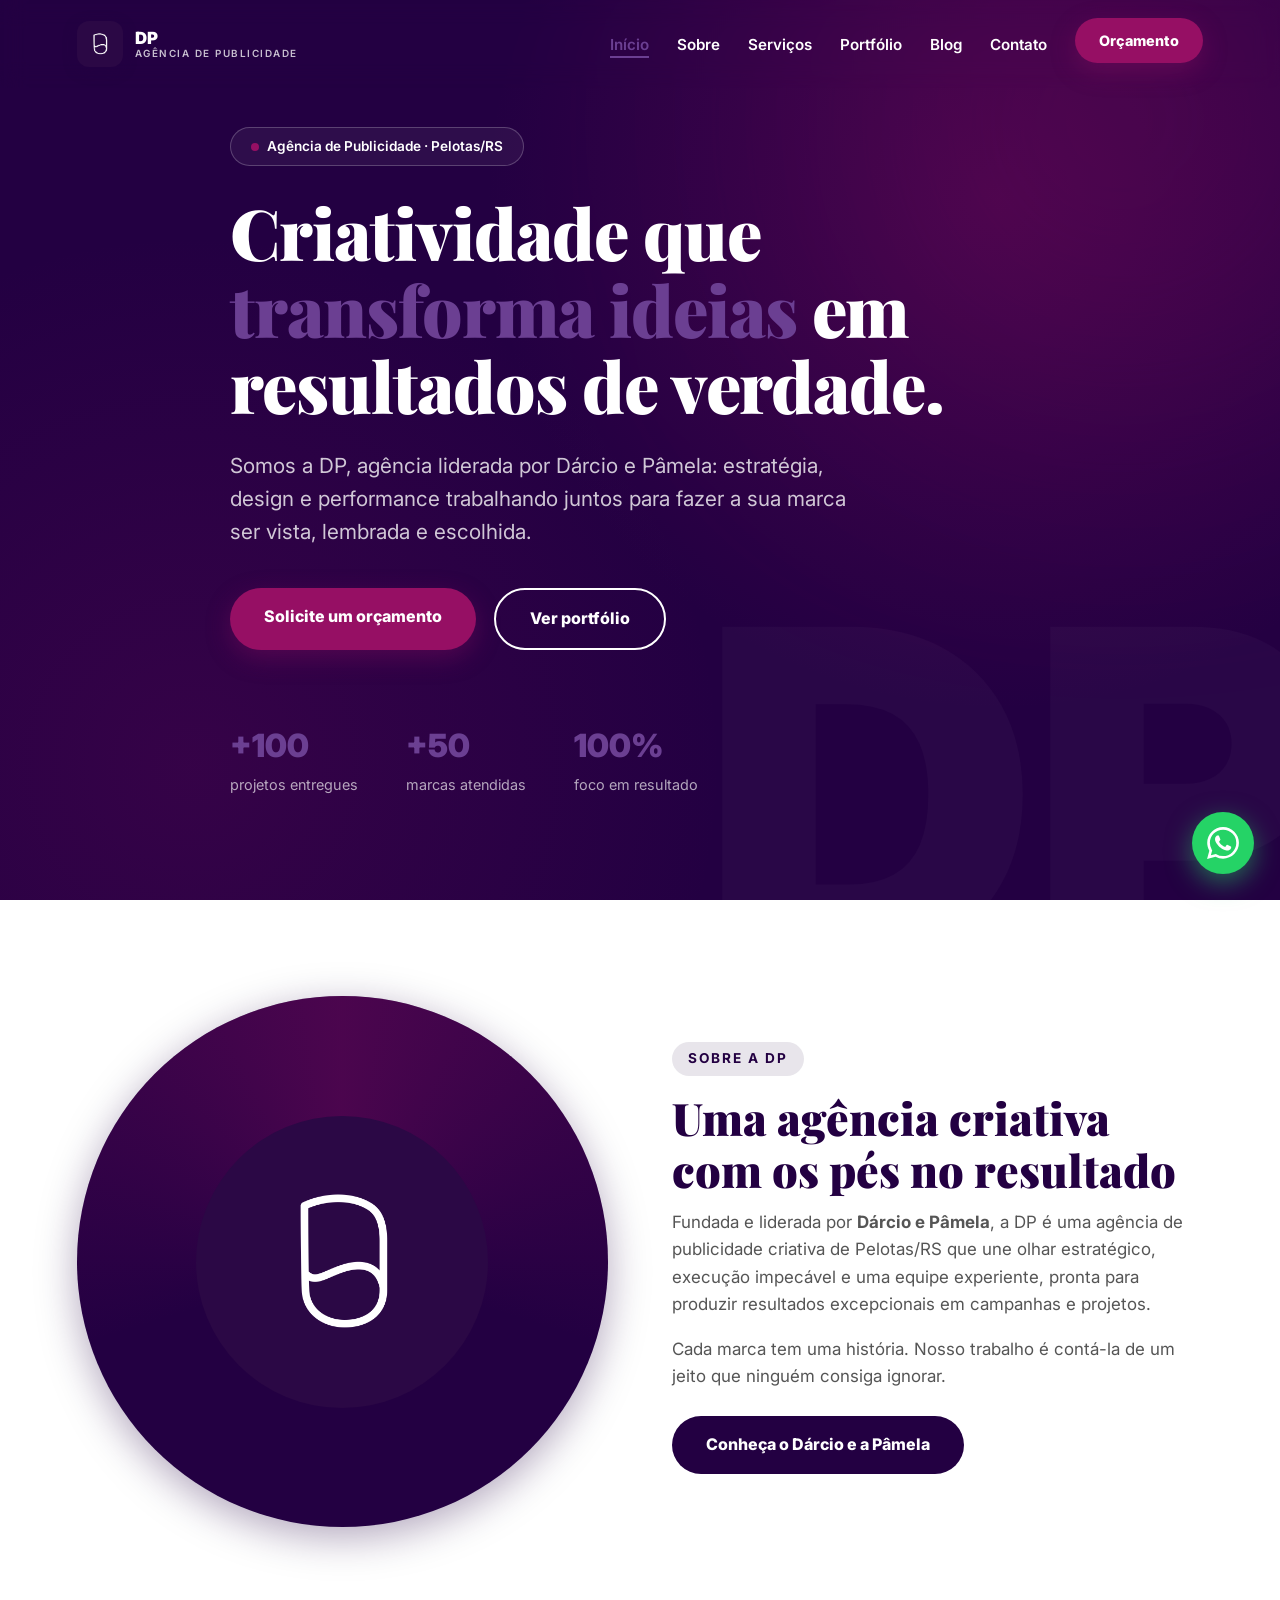
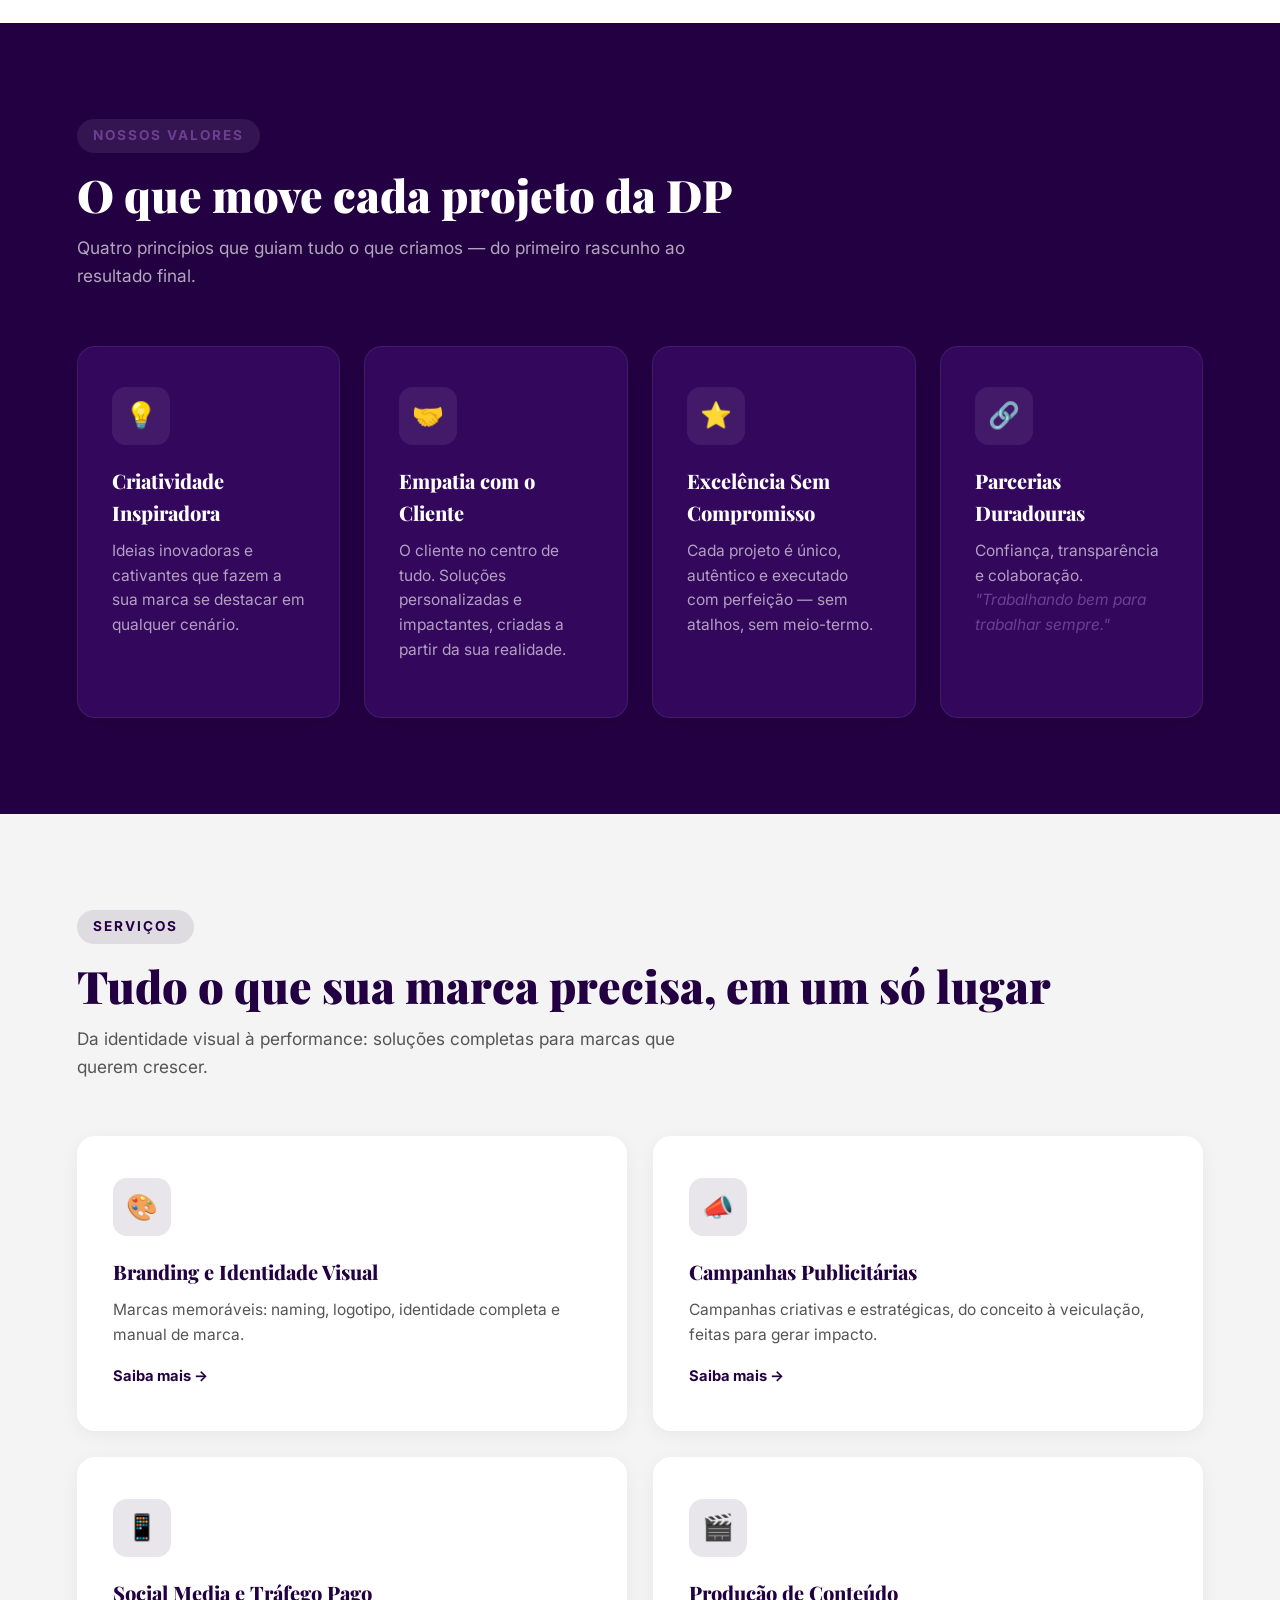
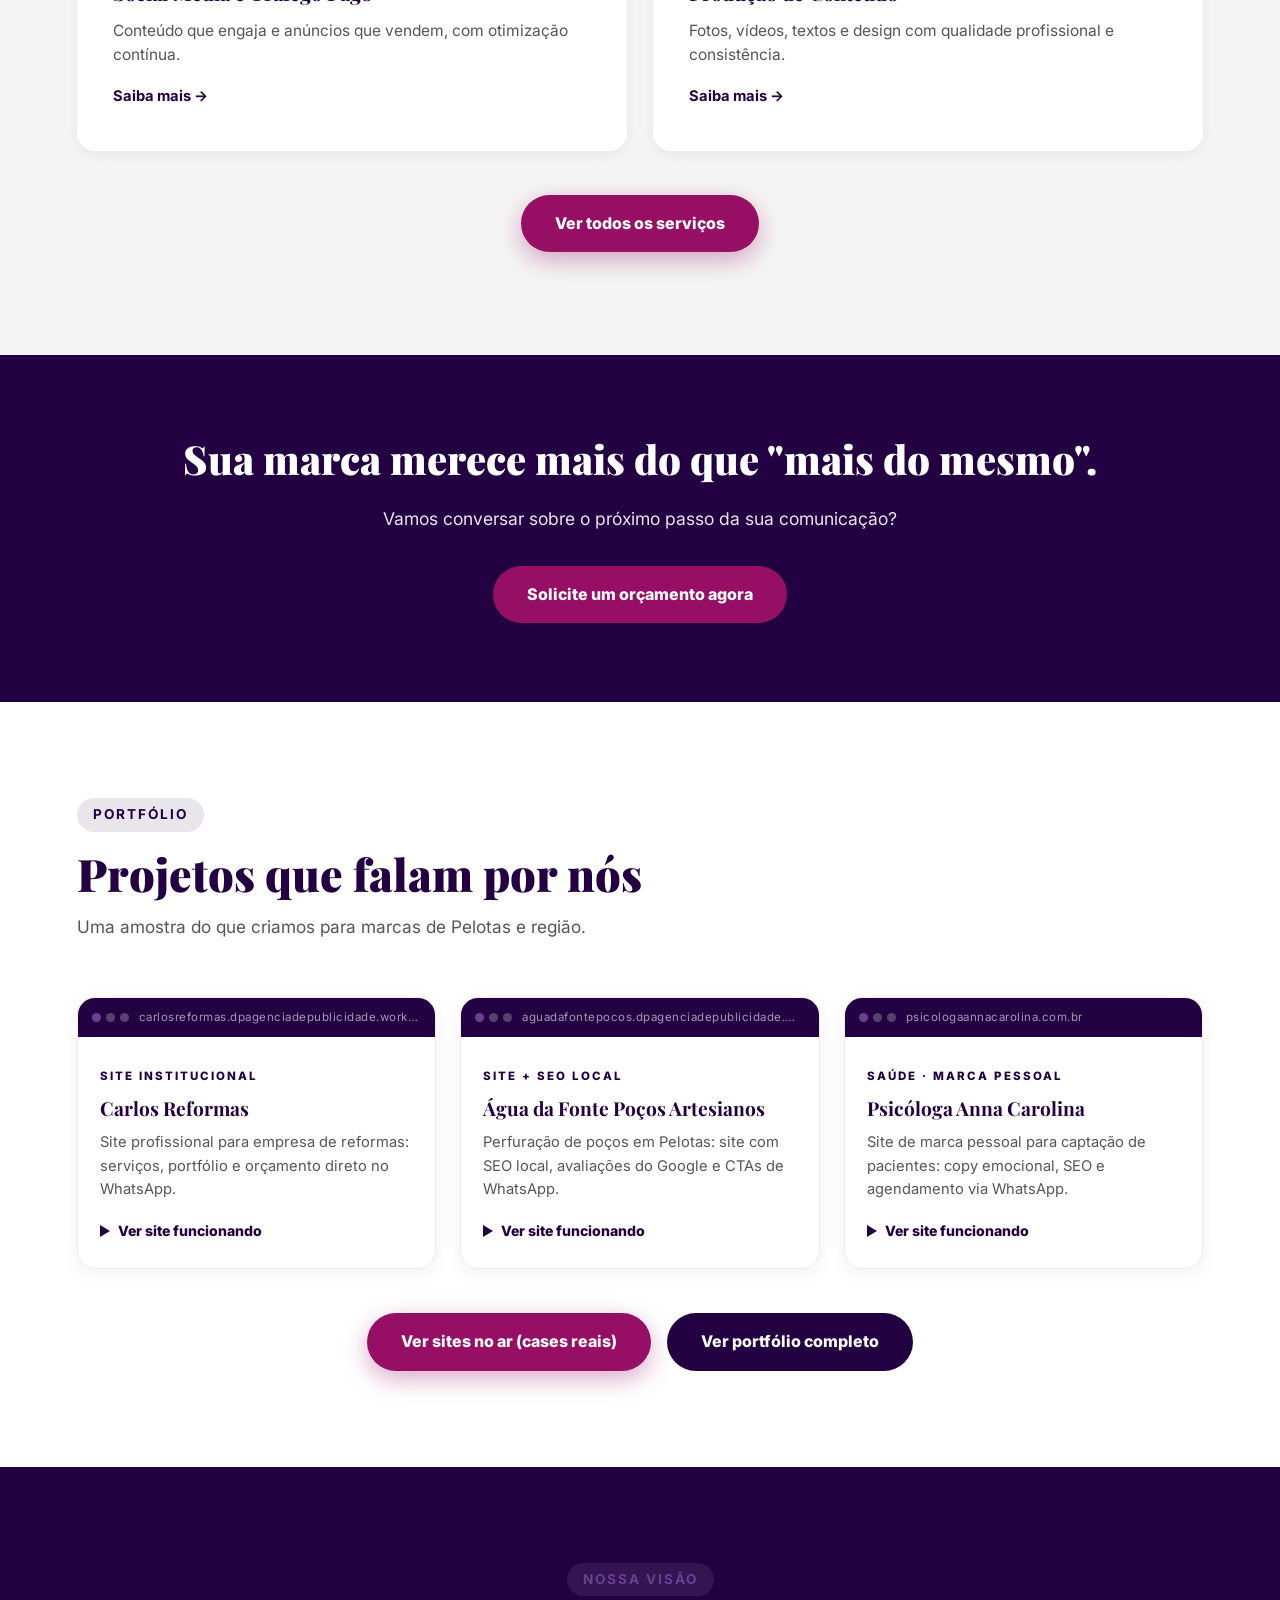
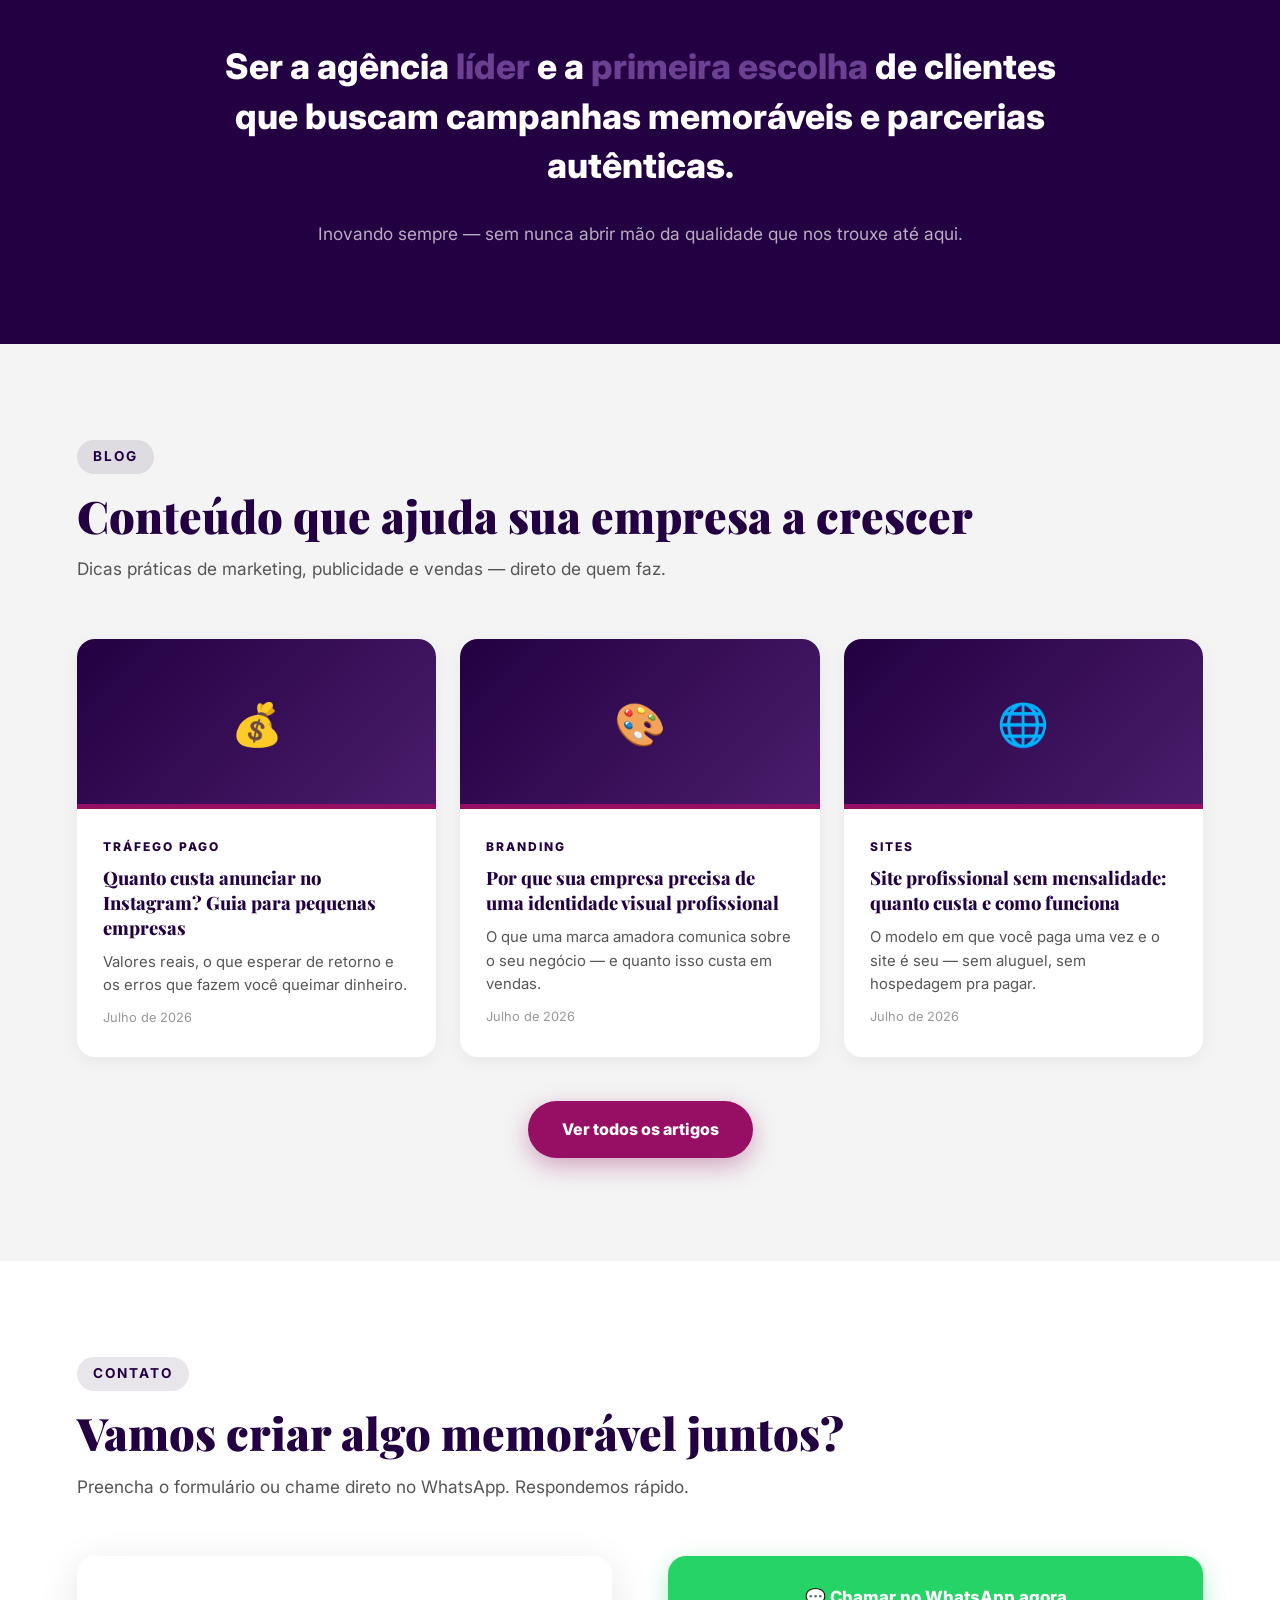
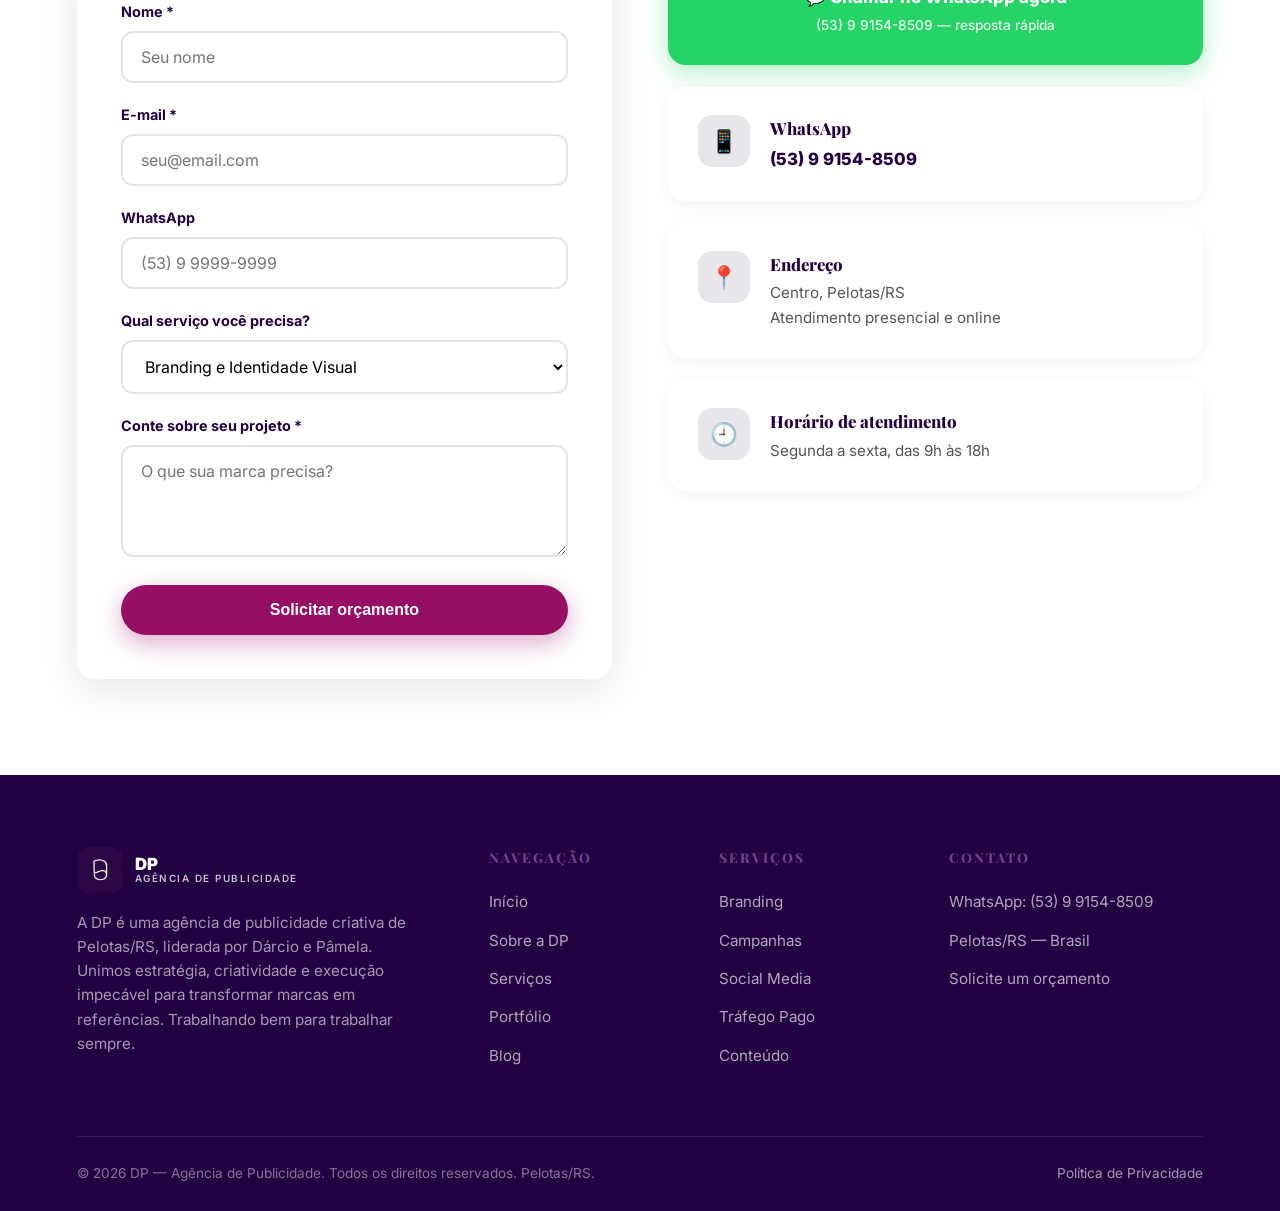
==== commit 27912d95: "Add files via upload" ====
--- a/index.html
+++ b/index.html
@@ -16,7 +16,7 @@
 <meta property="og:locale" content="pt_BR">
 <link rel="icon" href="img/logo.png">
 <link href="https://fonts.cdnfonts.com/css/hatton" rel="stylesheet">
-<link href="https://fonts.googleapis.com/css2?family=Playfair+Display:wght@600;700;800&family=Antic&display=swap" rel="stylesheet">
+<link href="https://fonts.googleapis.com/css2?family=Playfair+Display:wght@600;700;800&family=Inter:wght@400;500;600;700&display=swap" rel="stylesheet">
 <link rel="stylesheet" href="css/estilo.css">
 <script type="application/ld+json">
 {"@context":"https://schema.org","@type":"AdvertisingAgency","name":"DP — Agência de Publicidade","description":"Agência de publicidade criativa em Pelotas/RS.","founder":[{"@type":"Person","name":"Dárcio"},{"@type":"Person","name":"Pâmela"}],"address":{"@type":"PostalAddress","addressLocality":"Pelotas","addressRegion":"RS","addressCountry":"BR"},"telephone":"+5553991548509","areaServed":"Pelotas e região"}
@@ -61,13 +61,11 @@
   </div>
 </section>
 
-<!-- Faixa marquee: serviços deslizando (pausa no hover) -->
-<div class="marquee" aria-hidden="true"><div class="marquee-track"><span>Branding <em>✦</em> Campanhas <em>✦</em> Social Media <em>✦</em> Tráfego Pago <em>✦</em> Sites <em>✦</em> Google Meu Negócio <em>✦</em> Produção de Conteúdo <em>✦</em> </span><span>Branding <em>✦</em> Campanhas <em>✦</em> Social Media <em>✦</em> Tráfego Pago <em>✦</em> Sites <em>✦</em> Google Meu Negócio <em>✦</em> Produção de Conteúdo <em>✦</em> </span></div></div>
 
 <section>
   <div class="container" style="display:grid;grid-template-columns:1fr 1fr;gap:64px;align-items:center" id="sobre-home">
-    <div class="reveal-left" style="position:relative;aspect-ratio:1/1;border-radius:50%;background:radial-gradient(circle at 32% 28%,var(--roxo-claro),var(--roxo) 55%,var(--roxo-escuro));display:flex;align-items:center;justify-content:center;box-shadow:var(--sombra)">
-      <img src="img/logo.png" alt="DP" style="width:55%;border-radius:50%">
+    <div class="reveal-left sobre-circulo">
+      <img src="img/logo.png" alt="DP">
     </div>
     <div class="reveal-right">
       <span class="sec-tag">Sobre a DP</span>
@@ -88,7 +86,7 @@
       <article class="card card-escuro reveal delay-1"><div class="icone">💡</div><h3>Criatividade Inspiradora</h3><p>Ideias inovadoras e cativantes que fazem a sua marca se destacar em qualquer cenário.</p></article>
       <article class="card card-escuro reveal delay-2"><div class="icone">🤝</div><h3>Empatia com o Cliente</h3><p>O cliente no centro de tudo. Soluções personalizadas e impactantes, criadas a partir da sua realidade.</p></article>
       <article class="card card-escuro reveal delay-3"><div class="icone">⭐</div><h3>Excelência Sem Compromisso</h3><p>Cada projeto é único, autêntico e executado com perfeição — sem atalhos, sem meio-termo.</p></article>
-      <article class="card card-escuro reveal delay-4"><div class="icone">🔗</div><h3>Parcerias Duradouras</h3><p>Confiança, transparência e colaboração. <em style="color:var(--roxo)">"Trabalhando bem para trabalhar sempre."</em></p></article>
+      <article class="card card-escuro reveal delay-4"><div class="icone">🔗</div><h3>Parcerias Duradouras</h3><p>Confiança, transparência e colaboração. <em style="color:var(--roxo-claro)">"Trabalhando bem para trabalhar sempre."</em></p></article>
     </div>
   </div>
 </section>
@@ -119,19 +117,19 @@
     <span class="sec-tag">Portfólio</span>
     <h2 class="sec-title">Projetos que falam por nós</h2>
     <p class="sec-sub">Uma amostra do que criamos para marcas de Pelotas e região.</p>
-    <div class="portfolio-grid">
-      <div class="port-item reveal delay-1">
-        <div class="port-visual mock mock-cafe"><div class="selo">CA</div><div class="nome">Café Aurora</div><div class="paleta"><i style="background:#D9A05B"></i><i style="background:#2B1D12"></i><i style="background:#F4E9DC"></i></div></div>
-        <div class="port-info"><span>Branding</span><h3>Identidade Visual — Café Aurora</h3></div>
-      </div>
-      <div class="port-item reveal delay-2">
-        <div class="port-visual mock mock-trafego"><span class="lbl">Retorno em anúncios</span><span class="roas">+312% ROAS</span><div class="barras"><i style="height:22%"></i><i style="height:38%"></i><i style="height:30%"></i><i style="height:55%"></i><i style="height:70%"></i><i style="height:100%"></i></div></div>
-        <div class="port-info"><span>Tráfego Pago</span><h3>Performance — E-commerce Regional</h3></div>
-      </div>
-      <div class="port-item reveal delay-3">
-        <div class="port-visual mock mock-rebrand"><div class="antes"><small>Antes</small><b>Bistrô Sul</b></div><div class="depois"><small>Depois</small><b>BISTRÔ SUL</b></div></div>
-        <div class="port-info"><span>Rebranding</span><h3>Rebranding — Bistrô Sul</h3></div>
-      </div>
+    <div class="cases-grid">
+      <a class="case-item reveal delay-1" href="https://carlosreformas.dpagenciadepublicidade.workers.dev/" target="_blank" rel="noopener">
+        <div class="case-browser"><span class="dots"><i></i><i></i><i></i></span><span class="case-url">carlosreformas.dpagenciadepublicidade.workers.dev</span></div>
+        <div class="case-body"><span class="case-tag">Site institucional</span><h3>Carlos Reformas</h3><p>Site profissional para empresa de reformas: serviços, portfólio e orçamento direto no WhatsApp.</p><span class="case-play">Ver site funcionando</span></div>
+      </a>
+      <a class="case-item reveal delay-2" href="https://aguadafontepocos.dpagenciadepublicidade.workers.dev/" target="_blank" rel="noopener">
+        <div class="case-browser"><span class="dots"><i></i><i></i><i></i></span><span class="case-url">aguadafontepocos.dpagenciadepublicidade.workers.dev</span></div>
+        <div class="case-body"><span class="case-tag">Site + SEO local</span><h3>Água da Fonte Poços Artesianos</h3><p>Perfuração de poços em Pelotas: site com SEO local, avaliações do Google e CTAs de WhatsApp.</p><span class="case-play">Ver site funcionando</span></div>
+      </a>
+      <a class="case-item reveal delay-3" href="https://psicologaannacarolina.com.br/" target="_blank" rel="noopener">
+        <div class="case-browser"><span class="dots"><i></i><i></i><i></i></span><span class="case-url">psicologaannacarolina.com.br</span></div>
+        <div class="case-body"><span class="case-tag">Saúde · Marca pessoal</span><h3>Psicóloga Anna Carolina</h3><p>Site de marca pessoal para captação de pacientes: copy emocional, SEO e agendamento via WhatsApp.</p><span class="case-play">Ver site funcionando</span></div>
+      </a>
     </div>
     <div style="text-align:center;margin-top:44px;display:flex;gap:16px;justify-content:center;flex-wrap:wrap" class="reveal"><a href="galeria.html#cases" class="btn btn-roxo">Ver sites no ar (cases reais)</a><a href="galeria.html" class="btn btn-preto">Ver portfólio completo</a></div>
   </div>
@@ -140,7 +138,7 @@
 <section class="fundo-preto" id="visao">
   <div class="container" style="text-align:center;max-width:860px">
     <span class="sec-tag">Nossa Visão</span>
-    <blockquote class="reveal" style="font-size:clamp(1.4rem,3.2vw,2.2rem);font-weight:800;line-height:1.4;margin:30px 0">Ser a agência <em style="font-style:normal;color:var(--roxo)">líder</em> e a <em style="font-style:normal;color:var(--roxo)">primeira escolha</em> de clientes que buscam campanhas memoráveis e parcerias autênticas.</blockquote>
+    <blockquote class="reveal" style="font-size:clamp(1.4rem,3.2vw,2.2rem);font-weight:800;line-height:1.4;margin:30px 0">Ser a agência <em style="font-style:normal;color:var(--roxo-claro)">líder</em> e a <em style="font-style:normal;color:var(--roxo-claro)">primeira escolha</em> de clientes que buscam campanhas memoráveis e parcerias autênticas.</blockquote>
     <p class="reveal delay-1" style="color:rgba(255,255,255,.68);font-size:1.08rem">Inovando sempre — sem nunca abrir mão da qualidade que nos trouxe até aqui.</p>
   </div>
 </section>
--- a/css/estilo.css
+++ b/css/estilo.css
@@ -2,20 +2,21 @@
    Títulos: fonte Hatton (fallback Playfair Display).
    Paleta: --roxo (ação), --roxo-profundo (fundo da logo). ===== */
 :root{
-  --roxo:#7C3AED;--roxo-escuro:#5B21B6;--roxo-claro:#9F67FF;--roxo-profundo:#26013F;
-  --preto:#0D0D0D;--preto-suave:#1A1A1A;--branco:#FFF;--cinza:#F4F4F4;--cinza-texto:#555;
+  --roxo:#230042;--roxo-escuro:#170030;--roxo-claro:#6B3F92;--roxo-profundo:#230042;
+  --roxo-cta:#960F64;--roxo-cta-escuro:#780C52;
+  --preto:#230042;--preto-suave:#33075C;--branco:#FFF;--cinza:#F4F4F4;--cinza-texto:#555;
   --sombra:0 10px 40px rgba(0,0,0,.10);--radius:18px;
 }
 *{margin:0;padding:0;box-sizing:border-box}
 html{scroll-behavior:smooth}
-body{font-family:'Antic','Segoe UI',system-ui,Arial,sans-serif;font-size:1.02rem;color:var(--preto);background:var(--branco);line-height:1.6;overflow-x:hidden}
+body{font-family:'Inter','Segoe UI',system-ui,Arial,sans-serif;font-size:1.02rem;color:var(--preto);background:var(--branco);line-height:1.6;overflow-x:hidden}
 img{max-width:100%}
 a{text-decoration:none;color:inherit}
 section{padding:96px 6%}
 .container{max-width:1180px;margin:0 auto}
 h1,h2,h3,h4{font-family:'Hatton','Playfair Display',Georgia,serif}
 h2.sec-title{font-size:clamp(1.9rem,4vw,2.8rem);font-weight:900;line-height:1.15;margin-bottom:14px}
-.sec-tag{display:inline-block;background:rgba(124,58,237,.12);color:var(--roxo);font-weight:700;font-size:.85rem;letter-spacing:2px;text-transform:uppercase;padding:6px 16px;border-radius:100px;margin-bottom:16px}
+.sec-tag{display:inline-block;background:rgba(35,0,66,.10);color:var(--roxo);font-weight:700;font-size:.85rem;letter-spacing:2px;text-transform:uppercase;padding:6px 16px;border-radius:100px;margin-bottom:16px}
 .sec-sub{color:var(--cinza-texto);max-width:640px;font-size:1.08rem}
 
 /* Animações */
@@ -29,25 +30,25 @@
 
 /* Botões */
 .btn{display:inline-block;font-weight:800;padding:16px 34px;border-radius:100px;font-size:1rem;transition:all .3s ease;cursor:pointer;border:none}
-.btn-roxo{background:var(--roxo);color:var(--branco);box-shadow:0 8px 24px rgba(124,58,237,.35)}
-.btn-roxo:hover{background:var(--roxo-escuro);transform:translateY(-3px);box-shadow:0 14px 32px rgba(124,58,237,.45)}
+.btn-roxo{background:var(--roxo-cta);color:var(--branco);box-shadow:0 8px 24px rgba(150,15,100,.35)}
+.btn-roxo:hover{background:var(--roxo-cta-escuro);transform:translateY(-3px);box-shadow:0 14px 32px rgba(150,15,100,.45)}
 .btn-outline{border:2px solid var(--branco);color:var(--branco);background:transparent}
 .btn-outline:hover{background:var(--branco);color:var(--preto)}
 .btn-preto{background:var(--preto);color:var(--branco)}
-.btn-preto:hover{background:var(--roxo);transform:translateY(-3px)}
+.btn-preto:hover{background:var(--roxo-cta);transform:translateY(-3px)}
 
 /* Header */
-header{position:fixed;top:0;left:0;width:100%;z-index:1000;padding:14px 6%;display:flex;justify-content:space-between;align-items:center;transition:all .35s ease;background:rgba(13,13,13,.95);backdrop-filter:blur(12px);box-shadow:0 4px 24px rgba(0,0,0,.25)}
+header{position:fixed;top:0;left:0;width:100%;z-index:1000;padding:14px 6%;display:flex;justify-content:space-between;align-items:center;transition:all .35s ease;background:rgba(35,0,66,.95);backdrop-filter:blur(12px);box-shadow:0 4px 24px rgba(0,0,0,.25)}
 header.transparente{background:transparent;box-shadow:none;padding:18px 6%}
 .logo{display:flex;align-items:center;gap:12px;color:var(--branco);font-weight:900}
-.logo img{width:46px;height:46px;border-radius:12px;box-shadow:0 4px 14px rgba(124,58,237,.4)}
+.logo img{width:46px;height:46px;border-radius:12px;box-shadow:0 4px 14px rgba(35,0,66,.4)}
 .logo-text{font-size:1.05rem;line-height:1.1}
 .logo-text small{display:block;font-size:.62rem;font-weight:600;opacity:.75;letter-spacing:1.5px;text-transform:uppercase}
 nav ul{display:flex;list-style:none;gap:28px;align-items:center}
 nav a{color:var(--branco);font-weight:600;font-size:.95rem;position:relative;padding:4px 0}
-nav a::after{content:'';position:absolute;bottom:0;left:0;width:0;height:2px;background:var(--roxo);transition:width .3s}
+nav a::after{content:'';position:absolute;bottom:0;left:0;width:0;height:2px;background:var(--roxo-claro);transition:width .3s}
 nav a:hover::after,nav a.ativo::after{width:100%}
-nav a.ativo{color:var(--roxo)}
+nav a.ativo{color:var(--roxo-claro)}
 nav .btn{padding:11px 24px;font-size:.9rem}
 nav .btn::after{display:none}
 .menu-toggle{display:none;background:none;border:none;cursor:pointer;z-index:1100}
@@ -57,59 +58,70 @@
 .menu-toggle.active span:nth-child(3){transform:rotate(-45deg) translate(6px,-6px)}
 
 /* Hero home */
-.hero{min-height:100vh;display:flex;align-items:center;background:radial-gradient(circle at 78% 22%,rgba(124,58,237,.28) 0%,transparent 42%),radial-gradient(circle at 15% 85%,rgba(124,58,237,.16) 0%,transparent 40%),var(--preto);color:var(--branco);position:relative;overflow:hidden;padding-top:120px}
+.hero{min-height:100vh;display:flex;align-items:center;background:radial-gradient(circle at 78% 22%,rgba(150,15,100,.28) 0%,transparent 42%),radial-gradient(circle at 15% 85%,rgba(150,15,100,.16) 0%,transparent 40%),var(--preto);color:var(--branco);position:relative;overflow:hidden;padding-top:120px}
 .hero::before{content:'DP';position:absolute;right:-4%;bottom:-14%;font-size:36vw;font-weight:900;color:rgba(255,255,255,.028);line-height:1;pointer-events:none;user-select:none}
-.hero-blob{position:absolute;width:480px;height:480px;border-radius:50%;background:var(--roxo);filter:blur(160px);opacity:.32;top:-120px;right:-80px;animation:flutuar 9s ease-in-out infinite}
+.hero-blob{position:absolute;width:480px;height:480px;border-radius:50%;background:var(--roxo-cta);filter:blur(160px);opacity:.32;top:-120px;right:-80px;animation:flutuar 9s ease-in-out infinite}
 @keyframes flutuar{0%,100%{transform:translateY(0) scale(1)}50%{transform:translateY(40px) scale(1.08)}}
 .hero .container{position:relative;z-index:2}
 .hero-tag{display:inline-flex;align-items:center;gap:8px;border:1px solid rgba(255,255,255,.22);padding:8px 20px;border-radius:100px;font-size:.85rem;font-weight:600;margin-bottom:28px;background:rgba(255,255,255,.05)}
-.hero-tag .dot{width:8px;height:8px;background:var(--roxo);border-radius:50%;animation:pulsar 1.6s infinite}
+.hero-tag .dot{width:8px;height:8px;background:var(--roxo-cta);border-radius:50%;animation:pulsar 1.6s infinite}
 @keyframes pulsar{0%,100%{opacity:1;transform:scale(1)}50%{opacity:.4;transform:scale(.8)}}
 .hero h1{font-size:clamp(2.4rem,6vw,4.4rem);font-weight:900;line-height:1.08;max-width:820px;letter-spacing:-1px}
-.hero h1 em{font-style:normal;color:var(--roxo)}
+.hero h1 em{font-style:normal;color:var(--roxo-claro)}
 .hero p{margin:26px 0 40px;font-size:clamp(1.05rem,2vw,1.3rem);color:rgba(255,255,255,.78);max-width:620px}
 .hero-ctas{display:flex;gap:18px;flex-wrap:wrap}
 .hero-stats{display:flex;gap:48px;margin-top:70px;flex-wrap:wrap}
-.hero-stats div strong{font-size:2rem;font-weight:900;color:var(--roxo);display:block}
+.hero-stats div strong{font-size:2rem;font-weight:900;color:var(--roxo-claro);display:block}
 .hero-stats div span{font-size:.9rem;color:rgba(255,255,255,.65)}
 
+/* Círculo "Sobre a DP" na home — roxo sólido com brilho animado */
+.sobre-circulo{position:relative;aspect-ratio:1/1;border-radius:50%;background:var(--roxo);display:flex;align-items:center;justify-content:center;box-shadow:0 10px 40px rgba(35,0,66,.35);overflow:hidden}
+.sobre-circulo::before{content:'';position:absolute;inset:-30%;background:conic-gradient(from 0deg,rgba(150,15,100,.35),transparent 30%,transparent 70%,rgba(150,15,100,.35));animation:girar 10s linear infinite}
+.sobre-circulo img{position:relative;z-index:1;width:55%;border-radius:50%}
+@keyframes girar{from{transform:rotate(0)}to{transform:rotate(360deg)}}
+
 /* Hero interno */
-.page-hero{background:radial-gradient(circle at 80% 30%,rgba(124,58,237,.25) 0%,transparent 45%),var(--preto);color:var(--branco);padding:180px 6% 90px;text-align:center}
+.page-hero{background:radial-gradient(circle at 80% 30%,rgba(150,15,100,.25) 0%,transparent 45%),var(--preto);color:var(--branco);padding:180px 6% 90px;text-align:center}
 .page-hero h1{font-size:clamp(2rem,5vw,3.4rem);font-weight:900;line-height:1.1;max-width:800px;margin:0 auto 18px}
-.page-hero h1 em{font-style:normal;color:var(--roxo)}
+.page-hero h1 em{font-style:normal;color:var(--roxo-claro)}
 .page-hero p{color:rgba(255,255,255,.75);max-width:640px;margin:0 auto;font-size:1.1rem}
 
 /* Cards genéricos */
 .grid-2{display:grid;grid-template-columns:1fr 1fr;gap:26px;margin-top:56px}
 .grid-3{display:grid;grid-template-columns:repeat(3,1fr);gap:24px;margin-top:56px}
 .grid-4{display:grid;grid-template-columns:repeat(4,1fr);gap:24px;margin-top:56px}
-.card{background:var(--branco);border-radius:var(--radius);padding:40px 34px;transition:all .4s ease;box-shadow:0 4px 18px rgba(0,0,0,.05)}
-.card:hover{transform:translateY(-8px);box-shadow:var(--sombra)}
+.card{background:var(--branco);border-radius:var(--radius);padding:40px 34px;transition:all .4s ease;box-shadow:0 4px 18px rgba(0,0,0,.05);border:2px solid transparent}
+.card:hover{transform:translateY(-8px) scale(1.02);box-shadow:var(--sombra);border-color:rgba(35,0,66,.35)}
 .card h3{font-size:1.25rem;font-weight:800;margin-bottom:10px}
 .card p{color:var(--cinza-texto);font-size:.97rem;margin-bottom:14px}
-.card .icone{width:58px;height:58px;border-radius:14px;background:rgba(124,58,237,.12);display:flex;align-items:center;justify-content:center;font-size:1.6rem;margin-bottom:20px}
+.card .icone{width:58px;height:58px;border-radius:14px;background:rgba(35,0,66,.10);display:flex;align-items:center;justify-content:center;font-size:1.6rem;margin-bottom:20px;transition:background .35s ease}
+.card:hover .icone{background:rgba(150,15,100,.16)}
 .card-escuro{background:var(--preto-suave);border:1px solid rgba(255,255,255,.08);color:var(--branco)}
 .card-escuro p{color:rgba(255,255,255,.62)}
-.card-escuro:hover{border-color:rgba(124,58,237,.5);box-shadow:0 20px 50px rgba(124,58,237,.15)}
+.card-escuro:hover{border-color:rgba(150,15,100,.5);box-shadow:0 20px 50px rgba(150,15,100,.15)}
+.card-escuro .icone{background:rgba(255,255,255,.08)}
+.card-escuro:hover .icone{background:rgba(150,15,100,.28)}
 .link-roxo{color:var(--roxo);font-weight:700;font-size:.92rem;display:inline-flex;align-items:center;gap:6px;transition:gap .3s}
 .link-roxo:hover{gap:12px}
 .fundo-cinza{background:var(--cinza)}
 .fundo-preto{background:var(--preto);color:var(--branco)}
 .fundo-preto .sec-sub{color:rgba(255,255,255,.65)}
+.fundo-preto .sec-tag{background:rgba(255,255,255,.08);color:var(--roxo-claro)}
 
 /* CTA faixa */
-.cta-faixa{background:linear-gradient(120deg,var(--roxo) 0%,var(--roxo-escuro) 100%);color:var(--branco);text-align:center;padding:72px 6%}
-.cta-faixa h2{font-size:clamp(1.7rem,3.6vw,2.5rem);font-weight:900;margin-bottom:14px}
-.cta-faixa p{opacity:.9;margin-bottom:32px;font-size:1.1rem}
-.cta-faixa .btn{background:var(--preto);color:var(--branco)}
-.cta-faixa .btn:hover{background:var(--branco);color:var(--preto);transform:translateY(-3px)}
+.cta-faixa{background:var(--roxo);color:var(--branco);text-align:center;padding:72px 6%}
+.cta-faixa h2{font-size:clamp(1.7rem,3.6vw,2.5rem);font-weight:900;margin-bottom:14px;color:var(--branco)}
+.cta-faixa p{opacity:.9;margin-bottom:32px;font-size:1.1rem;color:var(--branco)}
+.cta-faixa .btn{background:var(--roxo-cta);color:var(--branco)}
+.cta-faixa .btn:hover{background:var(--roxo-cta-escuro);transform:translateY(-3px)}
 
 /* Equipe (sobre) */
 .team-grid{display:grid;grid-template-columns:1fr 1fr;gap:32px;margin-top:56px}
 .team-card{background:var(--branco);border-radius:var(--radius);padding:46px 40px;text-align:center;box-shadow:0 4px 18px rgba(0,0,0,.05);transition:all .4s ease;position:relative;overflow:hidden}
 .team-card::before{content:'';position:absolute;top:0;left:0;width:100%;height:5px;background:var(--roxo)}
 .team-card:hover{transform:translateY(-8px);box-shadow:var(--sombra)}
-.avatar{width:120px;height:120px;border-radius:50%;margin:0 auto 22px;background:radial-gradient(circle at 32% 28%,var(--roxo-claro),var(--roxo) 60%,var(--roxo-escuro));display:flex;align-items:center;justify-content:center;color:#fff;font-size:2.6rem;font-weight:900;box-shadow:0 10px 30px rgba(124,58,237,.35)}
+.avatar{width:120px;height:120px;border-radius:50%;margin:0 auto 22px;background:var(--roxo);display:flex;align-items:center;justify-content:center;color:#fff;font-size:2.6rem;font-weight:900;box-shadow:0 10px 30px rgba(35,0,66,.35);animation:avatarGlow 3.2s ease-in-out infinite}
+@keyframes avatarGlow{0%,100%{box-shadow:0 10px 30px rgba(35,0,66,.35)}50%{box-shadow:0 10px 42px rgba(150,15,100,.5)}}
 .team-card h3{font-size:1.5rem;font-weight:900}
 .team-card .cargo{color:var(--roxo);font-weight:800;font-size:.85rem;letter-spacing:2px;text-transform:uppercase;display:block;margin:6px 0 18px}
 .team-card p{color:var(--cinza-texto);font-size:.98rem}
@@ -118,7 +130,7 @@
 /* Processo */
 .processo{display:grid;grid-template-columns:repeat(4,1fr);gap:24px;margin-top:56px;counter-reset:passo}
 .passo{background:var(--preto-suave);border:1px solid rgba(255,255,255,.08);border-radius:var(--radius);padding:34px 26px;position:relative;color:var(--branco)}
-.passo::before{counter-increment:passo;content:counter(passo,decimal-leading-zero);font-size:2.4rem;font-weight:900;color:var(--roxo);display:block;margin-bottom:12px}
+.passo::before{counter-increment:passo;content:counter(passo,decimal-leading-zero);font-size:2.4rem;font-weight:900;color:var(--roxo-cta);display:block;margin-bottom:12px}
 .passo h3{font-size:1.1rem;font-weight:800;margin-bottom:8px}
 .passo p{color:rgba(255,255,255,.62);font-size:.92rem}
 
@@ -135,48 +147,48 @@
 .port-item{aspect-ratio:4/3;border-radius:var(--radius);overflow:hidden;position:relative;cursor:pointer;background:var(--preto)}
 .port-visual{position:absolute;inset:0;display:flex;align-items:center;justify-content:center;transition:transform .5s ease;overflow:hidden}
 .port-item:hover .port-visual{transform:scale(1.06)}
-.port-info{position:absolute;inset:0;background:linear-gradient(to top,rgba(13,13,13,.94) 0%,transparent 55%);display:flex;flex-direction:column;justify-content:flex-end;padding:26px;opacity:0;transition:opacity .4s}
+.port-info{position:absolute;inset:0;background:linear-gradient(to top,rgba(35,0,66,.94) 0%,transparent 55%);display:flex;flex-direction:column;justify-content:flex-end;padding:26px;opacity:0;transition:opacity .4s}
 .port-item:hover .port-info{opacity:1}
 .port-info h3{color:var(--branco);font-size:1.12rem;font-weight:800}
-.port-info span{color:var(--roxo);font-size:.85rem;font-weight:700;text-transform:uppercase;letter-spacing:1px}
+.port-info span{color:var(--roxo-claro);font-size:.85rem;font-weight:700;text-transform:uppercase;letter-spacing:1px}
 .mock{width:100%;height:100%;display:flex;flex-direction:column;align-items:center;justify-content:center;gap:12px}
 .mock-cafe{background:#2B1D12}
 .mock-cafe .selo{width:74px;height:74px;border-radius:50%;border:2.5px solid #D9A05B;display:flex;align-items:center;justify-content:center;color:#D9A05B;font-weight:900;font-size:1.5rem;font-family:Georgia,serif}
 .mock-cafe .nome{color:#F4E9DC;font-family:Georgia,serif;letter-spacing:5px;font-size:.85rem;text-transform:uppercase}
 .mock-cafe .paleta{display:flex;gap:8px}
 .mock-cafe .paleta i{width:22px;height:22px;border-radius:6px;display:block}
-.mock-verao{background:linear-gradient(135deg,#7C3AED,#FFB347);position:relative}
+.mock-verao{background:linear-gradient(135deg,#230042,#FFB347);position:relative}
 .mock-verao h4{font-size:1.8rem;font-weight:900;color:#fff;font-style:italic;line-height:1;text-align:center;text-shadow:0 4px 18px rgba(0,0,0,.2);transform:rotate(-4deg)}
 .mock-verao .sol{position:absolute;top:14px;right:16px;width:44px;height:44px;border-radius:50%;background:#E9D5FF;box-shadow:0 0 30px 8px rgba(233,213,255,.8)}
 .mock-verao small{color:rgba(255,255,255,.95);font-weight:700;letter-spacing:3px;font-size:.7rem}
-.mock-social{background:#111;display:grid;grid-template-columns:repeat(3,1fr);grid-template-rows:repeat(3,1fr);gap:5px;padding:18px}
+.mock-social{background:#230042;display:grid;grid-template-columns:repeat(3,1fr);grid-template-rows:repeat(3,1fr);gap:5px;padding:18px}
 .mock-social i{border-radius:8px;display:block}
-.mock-social i:nth-child(odd){background:linear-gradient(135deg,#7C3AED,#5B21B6)}
-.mock-social i:nth-child(even){background:#2A2A2A;display:flex;align-items:center;justify-content:center}
-.mock-social i:nth-child(even)::after{content:'Aa';color:#7C3AED;font-weight:900;font-size:.9rem}
-.mock-trafego{background:#101418;align-items:flex-start;padding:26px;gap:8px}
+.mock-social i:nth-child(odd){background:linear-gradient(135deg,#960F64,#230042)}
+.mock-social i:nth-child(even){background:#3B0A5C;display:flex;align-items:center;justify-content:center}
+.mock-social i:nth-child(even)::after{content:'Aa';color:#C158A0;font-weight:900;font-size:.9rem}
+.mock-trafego{background:#1C0038;align-items:flex-start;padding:26px;gap:8px}
 .mock-trafego .roas{color:#4ADE80;font-size:1.9rem;font-weight:900}
 .mock-trafego .lbl{color:rgba(255,255,255,.55);font-size:.72rem;letter-spacing:2px;text-transform:uppercase}
 .mock-trafego .barras{display:flex;align-items:flex-end;gap:8px;height:64px;margin-top:6px}
-.mock-trafego .barras i{width:16px;border-radius:4px 4px 0 0;background:linear-gradient(to top,#7C3AED,#9F67FF);display:block}
-.mock-video{background:linear-gradient(135deg,#1A1A1A,#333);position:relative}
-.mock-video .play{width:64px;height:64px;border-radius:50%;background:#7C3AED;display:flex;align-items:center;justify-content:center;box-shadow:0 8px 30px rgba(124,58,237,.5)}
+.mock-trafego .barras i{width:16px;border-radius:4px 4px 0 0;background:linear-gradient(to top,#960F64,#C158A0);display:block}
+.mock-video{background:linear-gradient(135deg,#33075C,#4A1D6B);position:relative}
+.mock-video .play{width:64px;height:64px;border-radius:50%;background:#960F64;display:flex;align-items:center;justify-content:center;box-shadow:0 8px 30px rgba(150,15,100,.5)}
 .mock-video .play::after{content:'';border-style:solid;border-width:11px 0 11px 18px;border-color:transparent transparent transparent #fff;margin-left:4px}
 .mock-video .timeline{position:absolute;bottom:20px;left:20px;right:20px;height:5px;border-radius:5px;background:rgba(255,255,255,.2)}
-.mock-video .timeline::before{content:'';position:absolute;left:0;top:0;bottom:0;width:62%;border-radius:5px;background:#7C3AED}
+.mock-video .timeline::before{content:'';position:absolute;left:0;top:0;bottom:0;width:62%;border-radius:5px;background:#960F64}
 .mock-rebrand{flex-direction:row;gap:0;padding:0}
 .mock-rebrand .antes,.mock-rebrand .depois{flex:1;height:100%;display:flex;flex-direction:column;align-items:center;justify-content:center;gap:8px}
 .mock-rebrand .antes{background:#D8D2C4;color:#7A7263;font-family:Georgia,serif}
 .mock-rebrand .antes b{font-size:1.05rem;letter-spacing:1px}
-.mock-rebrand .depois{background:#0D0D0D;color:#fff}
-.mock-rebrand .depois b{font-size:1.2rem;font-weight:900;letter-spacing:2px;color:#7C3AED}
+.mock-rebrand .depois{background:#230042;color:#fff}
+.mock-rebrand .depois b{font-size:1.2rem;font-weight:900;letter-spacing:2px;color:#C158A0}
 .mock-rebrand small{font-size:.6rem;letter-spacing:2px;text-transform:uppercase;opacity:.7}
 .mock-imob{background:linear-gradient(135deg,#0F2A3D,#1B4965);color:#fff}
 .mock-imob b{font-size:1.3rem;font-weight:900;letter-spacing:3px}
-.mock-imob .tag-venda{background:#7C3AED;color:#fff;font-size:.7rem;font-weight:800;letter-spacing:2px;padding:5px 14px;border-radius:100px}
+.mock-imob .tag-venda{background:#960F64;color:#fff;font-size:.7rem;font-weight:800;letter-spacing:2px;padding:5px 14px;border-radius:100px}
 .mock-imob small{opacity:.7;font-size:.75rem}
-.mock-fit{background:linear-gradient(135deg,#111,#2A2A2A);color:#fff;position:relative}
-.mock-fit b{font-size:1.6rem;font-weight:900;font-style:italic;color:#7C3AED}
+.mock-fit{background:linear-gradient(135deg,#230042,#4A1D6B);color:#fff;position:relative}
+.mock-fit b{font-size:1.6rem;font-weight:900;font-style:italic;color:#C158A0}
 .mock-fit small{letter-spacing:3px;font-size:.7rem;opacity:.8}
 .mock-fit .halter{font-size:2rem}
 .mock-doce{background:#FFE9F0;color:#B03060}
@@ -187,8 +199,8 @@
 /* Blog */
 .post-card{background:var(--branco);border-radius:var(--radius);overflow:hidden;box-shadow:0 4px 18px rgba(0,0,0,.05);transition:all .4s ease;display:flex;flex-direction:column}
 .post-card:hover{transform:translateY(-8px);box-shadow:var(--sombra)}
-.post-capa{height:170px;display:flex;align-items:center;justify-content:center;font-size:2.6rem;background:linear-gradient(135deg,var(--preto),#2A2A2A);position:relative}
-.post-capa::after{content:'';position:absolute;left:0;bottom:0;width:100%;height:5px;background:var(--roxo)}
+.post-capa{height:170px;display:flex;align-items:center;justify-content:center;font-size:2.6rem;background:linear-gradient(135deg,var(--preto),#4A1D6B);position:relative}
+.post-capa::after{content:'';position:absolute;left:0;bottom:0;width:100%;height:5px;background:var(--roxo-cta)}
 .post-corpo{padding:28px 26px;display:flex;flex-direction:column;gap:10px;flex:1}
 .post-corpo .cat{color:var(--roxo);font-weight:800;font-size:.75rem;letter-spacing:2px;text-transform:uppercase}
 .post-corpo h3{font-size:1.15rem;font-weight:800;line-height:1.35}
@@ -204,7 +216,7 @@
 .artigo p{color:#333;margin-bottom:16px;font-size:1.04rem}
 .artigo ul,.artigo ol{margin:0 0 16px 22px;color:#333}
 .artigo li{margin-bottom:8px}
-.artigo .destaque{background:rgba(124,58,237,.08);border-left:5px solid var(--roxo);padding:20px 24px;border-radius:0 14px 14px 0;margin:26px 0;font-weight:600}
+.artigo .destaque{background:rgba(35,0,66,.06);border-left:5px solid var(--roxo);padding:20px 24px;border-radius:0 14px 14px 0;margin:26px 0;font-weight:600}
 .artigo .cta-artigo{background:var(--preto);color:#fff;border-radius:var(--radius);padding:34px;text-align:center;margin-top:44px}
 .artigo .cta-artigo h3{margin:0 0 8px}
 .artigo .cta-artigo p{color:rgba(255,255,255,.7);margin-bottom:20px}
@@ -221,7 +233,7 @@
 .contato-info{display:flex;flex-direction:column;gap:22px}
 .info-card{background:var(--branco);border-radius:var(--radius);padding:28px 30px;display:flex;gap:20px;align-items:flex-start;box-shadow:0 4px 18px rgba(0,0,0,.05);transition:transform .3s}
 .info-card:hover{transform:translateX(8px)}
-.info-icone{width:52px;height:52px;min-width:52px;border-radius:14px;background:rgba(124,58,237,.12);display:flex;align-items:center;justify-content:center;font-size:1.4rem}
+.info-icone{width:52px;height:52px;min-width:52px;border-radius:14px;background:rgba(35,0,66,.10);display:flex;align-items:center;justify-content:center;font-size:1.4rem}
 .info-card h3{font-size:1.05rem;font-weight:800;margin-bottom:4px}
 .info-card p,.info-card a{color:var(--cinza-texto);font-size:.95rem}
 .info-card a.whats-link{color:var(--roxo);font-weight:800;font-size:1.05rem}
@@ -233,15 +245,15 @@
 footer{background:var(--preto);color:var(--branco);padding:72px 6% 0}
 .footer-grid{max-width:1180px;margin:0 auto;display:grid;grid-template-columns:2fr 1fr 1fr 1.4fr;gap:48px;padding-bottom:56px}
 .footer-sobre p{color:rgba(255,255,255,.6);font-size:.95rem;margin-top:18px;max-width:340px}
-.footer-col h4{font-size:.85rem;text-transform:uppercase;letter-spacing:2px;color:var(--roxo);margin-bottom:20px;font-weight:800}
+.footer-col h4{font-size:.85rem;text-transform:uppercase;letter-spacing:2px;color:var(--roxo-claro);margin-bottom:20px;font-weight:800}
 .footer-col ul{list-style:none}
 .footer-col li{margin-bottom:12px}
 .footer-col a{color:rgba(255,255,255,.65);font-size:.95rem;transition:color .3s}
-.footer-col a:hover{color:var(--roxo)}
+.footer-col a:hover{color:var(--roxo-claro)}
 .footer-base{border-top:1px solid rgba(255,255,255,.1);padding:26px 0;display:flex;justify-content:space-between;align-items:center;max-width:1180px;margin:0 auto;flex-wrap:wrap;gap:12px}
 .footer-base p{color:rgba(255,255,255,.45);font-size:.85rem}
 .footer-base a{color:rgba(255,255,255,.6);font-size:.85rem}
-.footer-base a:hover{color:var(--roxo)}
+.footer-base a:hover{color:var(--roxo-claro)}
 
 /* WhatsApp flutuante */
 .whats-float{position:fixed;bottom:26px;right:26px;width:62px;height:62px;background:#25D366;border-radius:50%;display:flex;align-items:center;justify-content:center;z-index:900;box-shadow:0 8px 26px rgba(37,211,102,.5);transition:transform .3s;animation:pulsarWhats 2.4s infinite}
@@ -276,12 +288,12 @@
 .cases-grid{display:grid;grid-template-columns:repeat(3,1fr);gap:24px;margin-top:56px}
 @media(max-width:1024px){.cases-grid{grid-template-columns:repeat(2,1fr)}}
 @media(max-width:640px){.cases-grid{grid-template-columns:1fr}}
-.case-item{background:var(--branco);border-radius:var(--radius);overflow:hidden;cursor:pointer;box-shadow:0 4px 18px rgba(0,0,0,.06);transition:transform .35s ease,box-shadow .35s ease;border:1px solid #EEE}
-.case-item:hover{transform:translateY(-8px);box-shadow:0 20px 50px rgba(124,58,237,.18)}
+.case-item{display:block;background:var(--branco);border-radius:var(--radius);overflow:hidden;cursor:pointer;box-shadow:0 4px 18px rgba(0,0,0,.06);transition:transform .35s ease,box-shadow .35s ease;border:1px solid #EEE}
+.case-item:hover{transform:translateY(-8px);box-shadow:0 20px 50px rgba(150,15,100,.18)}
 .case-browser{display:flex;align-items:center;gap:10px;background:var(--roxo-profundo);padding:10px 14px}
 .case-browser .dots{display:flex;gap:5px}
 .case-browser .dots i{width:9px;height:9px;border-radius:50%;background:rgba(255,255,255,.25);display:block}
-.case-browser .dots i:first-child{background:#9F67FF}
+.case-browser .dots i:first-child{background:var(--roxo-claro)}
 .case-url{color:rgba(255,255,255,.6);font-size:.72rem;letter-spacing:.5px;white-space:nowrap;overflow:hidden;text-overflow:ellipsis}
 .case-body{padding:24px 22px}
 .case-tag{color:var(--roxo);font-weight:800;font-size:.72rem;letter-spacing:2px;text-transform:uppercase}
@@ -291,7 +303,7 @@
 .case-play::before{content:'';width:0;height:0;border-style:solid;border-width:6px 0 6px 10px;border-color:transparent transparent transparent var(--roxo)}
 .case-item:hover .case-play{text-decoration:underline}
 /* Simulador (modal com iframe — abre por cima, sem sair da página) */
-.sim-overlay{position:fixed;inset:0;background:rgba(13,13,13,.82);backdrop-filter:blur(6px);z-index:2000;display:none;align-items:center;justify-content:center;padding:3vh 3vw}
+.sim-overlay{position:fixed;inset:0;background:rgba(35,0,66,.82);backdrop-filter:blur(6px);z-index:2000;display:none;align-items:center;justify-content:center;padding:3vh 3vw}
 .sim-overlay.aberto{display:flex;animation:simFade .3s ease}
 @keyframes simFade{from{opacity:0}to{opacity:1}}
 .sim-janela{width:min(1150px,100%);height:90vh;background:#fff;border-radius:16px;overflow:hidden;display:flex;flex-direction:column;box-shadow:0 40px 120px rgba(0,0,0,.5);animation:simSobe .35s cubic-bezier(.2,.7,.3,1)}
@@ -311,7 +323,7 @@
 
 /* ===== Animações extras (v2) ===== */
 /* barra de progresso de leitura (injetada pelo main.js) */
-.scroll-progress{position:fixed;top:0;left:0;height:3px;width:0;background:linear-gradient(90deg,var(--roxo),var(--roxo-claro));z-index:2001}
+.scroll-progress{position:fixed;top:0;left:0;height:3px;width:0;background:linear-gradient(90deg,var(--roxo-cta),var(--roxo-claro));z-index:2001}
 /* brilho que atravessa os botões no hover */
 .btn{position:relative;overflow:hidden}
 .btn::before{content:'';position:absolute;top:0;left:-80%;width:50%;height:100%;background:linear-gradient(105deg,transparent,rgba(255,255,255,.35),transparent);transform:skewX(-20deg);transition:left .6s ease;pointer-events:none}
@@ -330,19 +342,12 @@
 .post-capa{transition:transform .3s}
 .post-card:hover .post-capa{animation:capaPulsa 1.1s ease infinite}
 @keyframes capaPulsa{0%,100%{transform:translateY(0)}50%{transform:translateY(-7px)}}
-/* faixa marquee (home) */
-.marquee{background:var(--roxo-profundo);overflow:hidden;padding:16px 0;white-space:nowrap;border-top:1px solid rgba(255,255,255,.08);border-bottom:1px solid rgba(255,255,255,.08)}
-.marquee-track{display:inline-block;animation:desliza 26s linear infinite}
-.marquee:hover .marquee-track{animation-play-state:paused}
-.marquee span{font-family:'Hatton','Playfair Display',Georgia,serif;color:rgba(255,255,255,.85);font-size:1.02rem;letter-spacing:2px;margin:0 18px}
-.marquee em{color:var(--roxo-claro);font-style:normal;margin:0 6px}
-@keyframes desliza{from{transform:translateX(0)}to{transform:translateX(-50%)}}
 /* stats do hero sobem com contador (JS) + destaque */
 .hero-stats div strong{transition:transform .3s}
 .hero-stats div:hover strong{transform:scale(1.12)}
 /* respeito a quem prefere menos movimento */
 @media(prefers-reduced-motion:reduce){
   .btn::before{display:none}
-  .marquee-track,.post-card:hover .post-capa,.card:hover .icone,.hero-blob{animation:none!important}
+  .post-card:hover .post-capa,.card:hover .icone,.hero-blob,.avatar,.sobre-circulo{animation:none!important}
   .reveal,.reveal-left,.reveal-right{opacity:1!important;transform:none!important;transition:none!important}
 }
